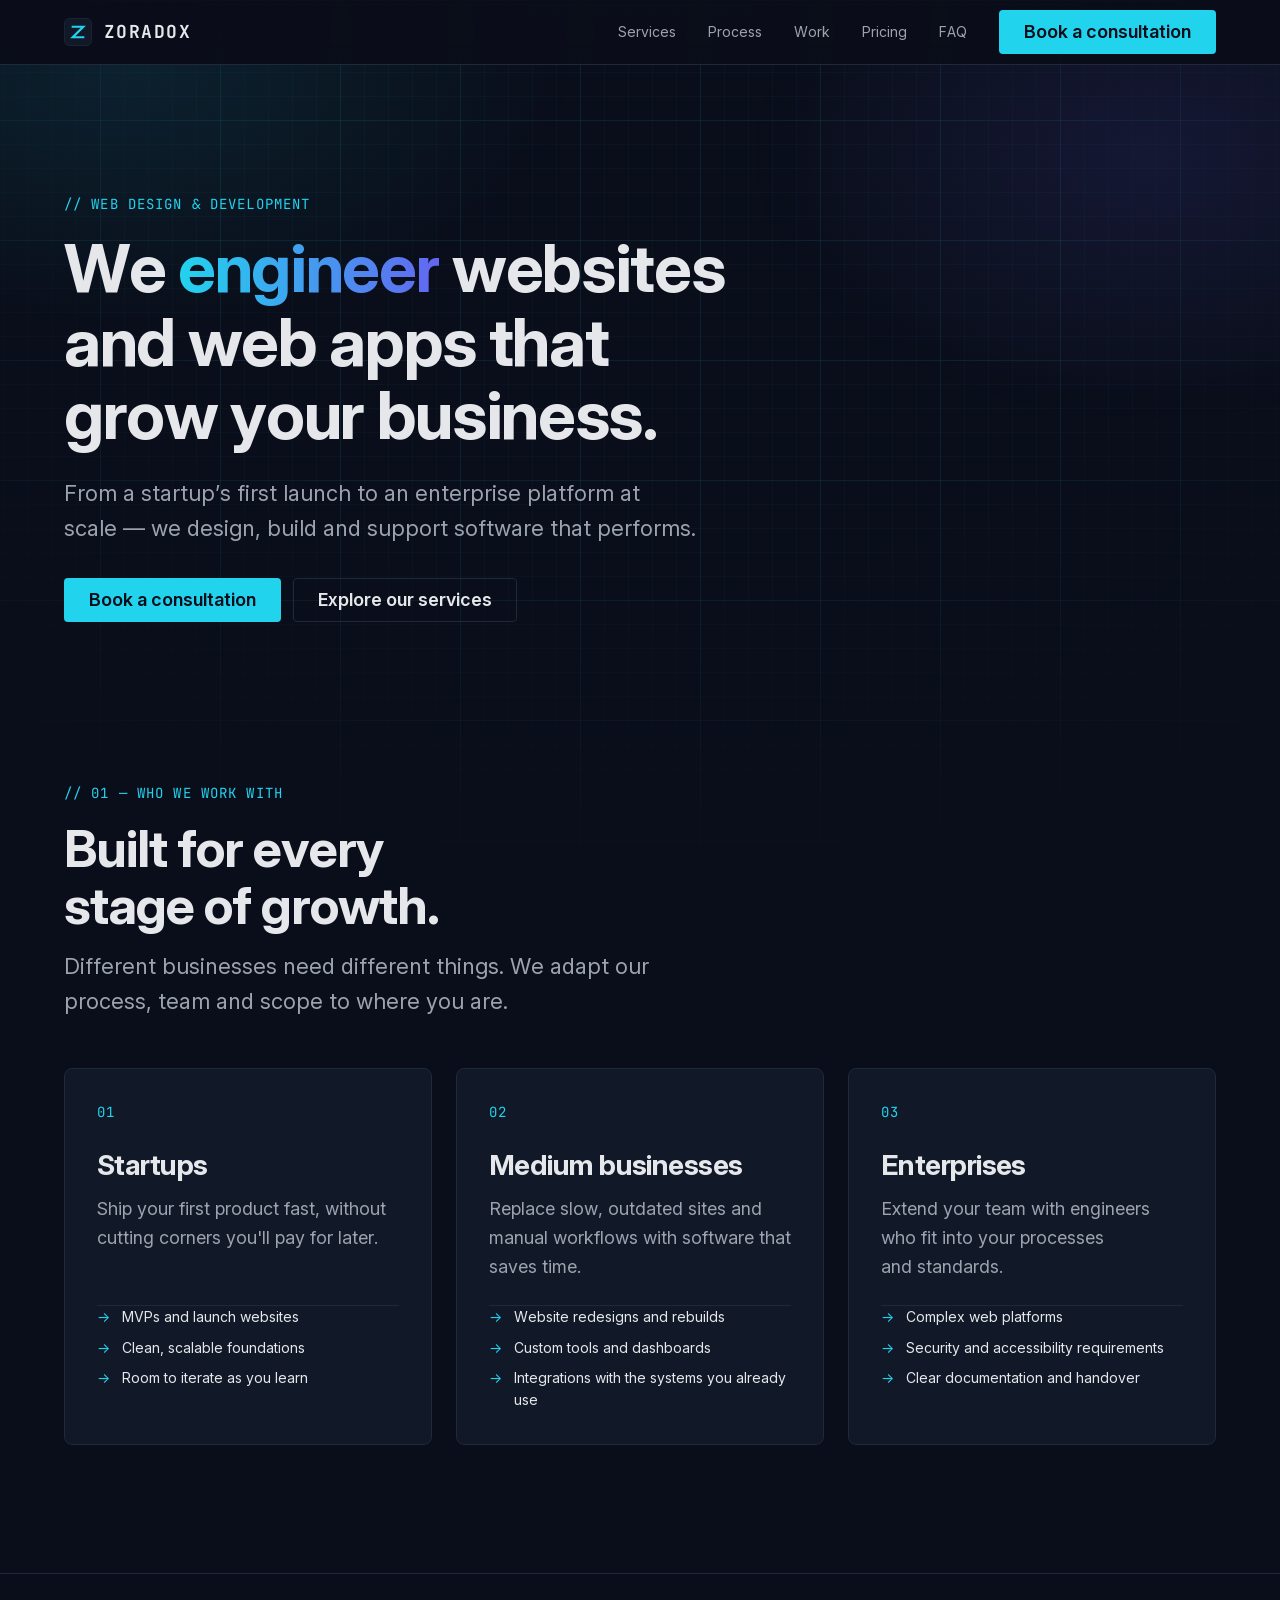
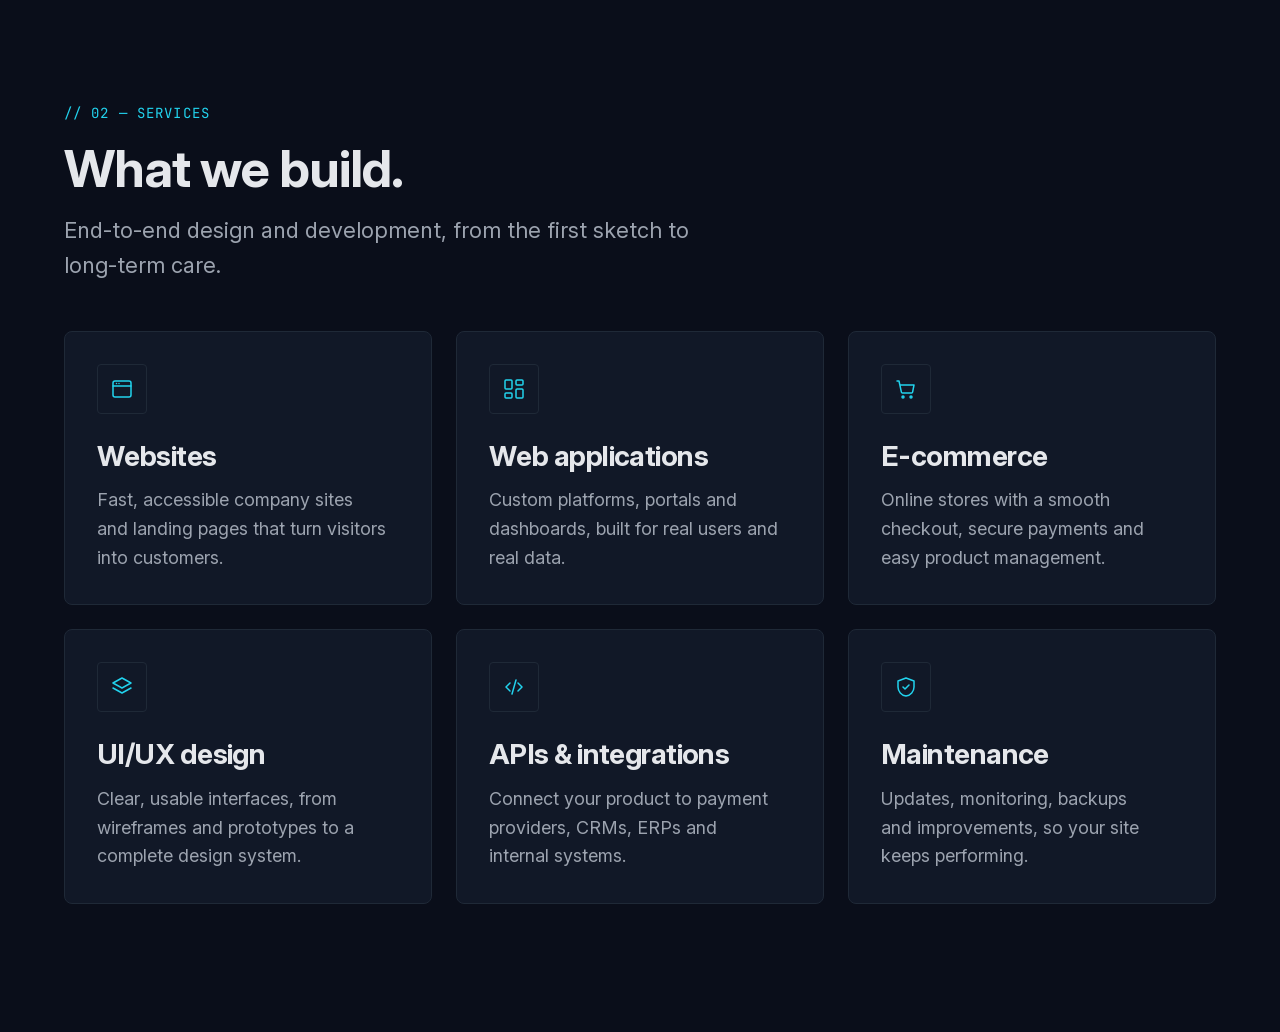
==== site/index.html @ b79f0b43 "Add audiences and services sections with scroll reveal" ====
<!doctype html>
<html lang="en">
<head>
  <meta charset="utf-8">
  <meta name="viewport" content="width=device-width, initial-scale=1">

  <title>ZORADOX — Websites &amp; Web Applications for Startups, SMBs and Enterprises</title>
  <meta name="description" content="ZORADOX designs and builds fast, reliable websites and web applications for startups, medium-sized businesses and enterprises. Book a free consultation.">
  <link rel="canonical" href="https://zoradox.com/">
  <meta name="robots" content="index, follow">
  <meta name="theme-color" content="#0A0E1A">
  <meta name="color-scheme" content="dark">

  <!-- Flag JS support before first paint, so JS-only styles apply without a flash -->
  <script>document.documentElement.classList.add("js");</script>

  <!-- Fonts: preload only the main text face -->
  <link rel="preload" href="assets/fonts/inter-var.woff2" as="font" type="font/woff2" crossorigin>

  <link rel="stylesheet" href="css/styles.css">

  <!-- Favicons -->
  <link rel="icon" href="assets/icons/favicon.ico" sizes="32x32">
  <link rel="icon" href="assets/icons/favicon.svg" type="image/svg+xml">
  <link rel="apple-touch-icon" href="assets/icons/apple-touch-icon.png">

  <!-- Open Graph -->
  <meta property="og:type" content="website">
  <meta property="og:site_name" content="ZORADOX">
  <meta property="og:title" content="ZORADOX — Websites &amp; Web Applications">
  <meta property="og:description" content="We design and build fast, reliable websites and web applications for startups, medium-sized businesses and enterprises.">
  <meta property="og:url" content="https://zoradox.com/">
  <meta property="og:image" content="https://zoradox.com/assets/img/og-image.png">
  <meta property="og:image:width" content="1200">
  <meta property="og:image:height" content="630">
  <meta property="og:image:alt" content="ZORADOX — websites and web applications, engineered.">
  <meta property="og:locale" content="en_US">

  <!-- Twitter / X card -->
  <meta name="twitter:card" content="summary_large_image">
  <meta name="twitter:site" content="@[TWITTER_HANDLE]">
  <meta name="twitter:title" content="ZORADOX — Websites &amp; Web Applications">
  <meta name="twitter:description" content="We design and build fast, reliable websites and web applications for startups, medium-sized businesses and enterprises.">
  <meta name="twitter:image" content="https://zoradox.com/assets/img/og-image.png">
  <meta name="twitter:image:alt" content="ZORADOX — websites and web applications, engineered.">

  <!-- Structured data -->
  <script type="application/ld+json">
  {
    "@context": "https://schema.org",
    "@graph": [
      {
        "@type": "Organization",
        "@id": "https://zoradox.com/#organization",
        "name": "ZORADOX",
        "url": "https://zoradox.com/",
        "logo": "https://zoradox.com/assets/icons/logo-512.png",
        "email": "[CONTACT_EMAIL]",
        "sameAs": [
          "[LINKEDIN_URL]",
          "[GITHUB_URL]",
          "[TWITTER_URL]"
        ]
      },
      {
        "@type": "ProfessionalService",
        "@id": "https://zoradox.com/#service",
        "name": "ZORADOX",
        "url": "https://zoradox.com/",
        "image": "https://zoradox.com/assets/img/og-image.png",
        "description": "Design and development of websites and web applications for startups, medium-sized businesses and enterprises.",
        "email": "[CONTACT_EMAIL]",
        "telephone": "[PHONE_NUMBER]",
        "address": {
          "@type": "PostalAddress",
          "streetAddress": "[STREET_ADDRESS]",
          "addressLocality": "[CITY]",
          "postalCode": "[POSTAL_CODE]",
          "addressCountry": "[COUNTRY_CODE]"
        },
        "areaServed": "[AREA_SERVED]",
        "parentOrganization": { "@id": "https://zoradox.com/#organization" }
      }
    ]
  }
  </script>

  <script type="module" src="js/main.js"></script>
</head>
<body>
  <a class="skip-link" href="#main">Skip to content</a>

  <!-- ===== HEADER ===== -->
  <header class="header" id="header">
    <div class="container header__inner">
      <a class="header__logo" href="/">
        <svg class="header__logo-mark" width="28" height="28" viewBox="0 0 32 32" aria-hidden="true" focusable="false">
          <rect x="0.5" y="0.5" width="31" height="31" rx="6"/>
          <path d="M10 10h12L10 22h12" fill="none" stroke-width="2.5" stroke-linecap="square"/>
        </svg>
        ZORADOX
      </a>

      <button class="header__toggle" type="button" aria-expanded="false" aria-controls="header-nav">
        <span class="header__toggle-icon" aria-hidden="true"></span>
        <span class="visually-hidden">Menu</span>
      </button>

      <nav class="header__nav" id="header-nav" aria-label="Main">
        <ul class="header__list" role="list">
          <li><a class="header__link" href="#services">Services</a></li>
          <li><a class="header__link" href="#process">Process</a></li>
          <li><a class="header__link" href="#work">Work</a></li>
          <li><a class="header__link" href="#pricing">Pricing</a></li>
          <li><a class="header__link" href="#faq">FAQ</a></li>
        </ul>
        <a class="btn btn--primary header__cta" href="#contact">Book a consultation</a>
      </nav>
    </div>
  </header>

  <main id="main" tabindex="-1">
    <!-- ===== HERO ===== -->
    <section class="hero" id="hero" aria-labelledby="hero-title">
      <div class="container">
        <div class="hero__content">
          <p class="section-label"><span aria-hidden="true">// </span>Web design &amp; development</p>
          <h1 class="hero__title" id="hero-title">
            We <span class="hero__highlight">engineer</span> websites and web apps that grow your business.
          </h1>
          <p class="hero__subline">
            From a startup’s first launch to an enterprise platform at scale&nbsp;— we design,
            build and support software that performs.
          </p>
          <div class="hero__actions">
            <a class="btn btn--primary" href="#contact">Book a consultation</a>
            <a class="btn btn--ghost" href="#services">Explore our services</a>
          </div>
        </div>
      </div>
    </section>

    <!-- ===== AUDIENCES ===== -->
    <section class="audiences section" id="audiences" aria-labelledby="audiences-title">
      <div class="container">
        <header class="section-header" data-reveal>
          <p class="section-label"><span aria-hidden="true">// </span>01 — Who we work with</p>
          <h2 class="section-header__title" id="audiences-title">Built for every stage of growth.</h2>
          <p class="section-header__intro">
            Different businesses need different things. We adapt our process, team and scope
            to where you are.
          </p>
        </header>

        <div class="audiences__grid">
          <article class="audiences__card" data-reveal>
            <p class="audiences__index" aria-hidden="true">01</p>
            <h3 class="audiences__title">Startups</h3>
            <p class="audiences__text">
              Ship your first product fast, without cutting corners you'll pay for later.
            </p>
            <ul class="audiences__list" role="list">
              <li>MVPs and launch websites</li>
              <li>Clean, scalable foundations</li>
              <li>Room to iterate as you learn</li>
            </ul>
          </article>

          <article class="audiences__card" data-reveal>
            <p class="audiences__index" aria-hidden="true">02</p>
            <h3 class="audiences__title">Medium businesses</h3>
            <p class="audiences__text">
              Replace slow, outdated sites and manual workflows with software that saves time.
            </p>
            <ul class="audiences__list" role="list">
              <li>Website redesigns and rebuilds</li>
              <li>Custom tools and dashboards</li>
              <li>Integrations with the systems you already use</li>
            </ul>
          </article>

          <article class="audiences__card" data-reveal>
            <p class="audiences__index" aria-hidden="true">03</p>
            <h3 class="audiences__title">Enterprises</h3>
            <p class="audiences__text">
              Extend your team with engineers who fit into your processes and standards.
            </p>
            <ul class="audiences__list" role="list">
              <li>Complex web platforms</li>
              <li>Security and accessibility requirements</li>
              <li>Clear documentation and handover</li>
            </ul>
          </article>
        </div>
      </div>
    </section>

    <!-- ===== SERVICES ===== -->
    <section class="services section" id="services" aria-labelledby="services-title">
      <div class="container">
        <header class="section-header" data-reveal>
          <p class="section-label"><span aria-hidden="true">// </span>02 — Services</p>
          <h2 class="section-header__title" id="services-title">What we build.</h2>
          <p class="section-header__intro">
            End-to-end design and development, from the first sketch to long‑term care.
          </p>
        </header>

        <ul class="services__grid" role="list">
          <li class="services__card" data-reveal>
            <svg class="services__icon" width="24" height="24" viewBox="0 0 24 24" fill="none" stroke="currentColor" stroke-width="1.5" stroke-linecap="round" stroke-linejoin="round" aria-hidden="true" focusable="false">
              <rect x="3" y="4" width="18" height="16" rx="2"/><path d="M3 9h18M6.5 6.5h.01M9 6.5h.01"/>
            </svg>
            <h3 class="services__title">Websites</h3>
            <p class="services__text">
              Fast, accessible company sites and landing pages that turn visitors into customers.
            </p>
          </li>

          <li class="services__card" data-reveal>
            <svg class="services__icon" width="24" height="24" viewBox="0 0 24 24" fill="none" stroke="currentColor" stroke-width="1.5" stroke-linecap="round" stroke-linejoin="round" aria-hidden="true" focusable="false">
              <rect x="3" y="3" width="7" height="9" rx="1"/><rect x="14" y="3" width="7" height="5" rx="1"/><rect x="14" y="12" width="7" height="9" rx="1"/><rect x="3" y="16" width="7" height="5" rx="1"/>
            </svg>
            <h3 class="services__title">Web applications</h3>
            <p class="services__text">
              Custom platforms, portals and dashboards, built for real users and real data.
            </p>
          </li>

          <li class="services__card" data-reveal>
            <svg class="services__icon" width="24" height="24" viewBox="0 0 24 24" fill="none" stroke="currentColor" stroke-width="1.5" stroke-linecap="round" stroke-linejoin="round" aria-hidden="true" focusable="false">
              <path d="M3 4h2l2.4 11.2a1 1 0 0 0 1 .8h9.2a1 1 0 0 0 1-.8L20 8H6"/><circle cx="9" cy="20" r="1"/><circle cx="17" cy="20" r="1"/>
            </svg>
            <h3 class="services__title">E-commerce</h3>
            <p class="services__text">
              Online stores with a smooth checkout, secure payments and easy product management.
            </p>
          </li>

          <li class="services__card" data-reveal>
            <svg class="services__icon" width="24" height="24" viewBox="0 0 24 24" fill="none" stroke="currentColor" stroke-width="1.5" stroke-linecap="round" stroke-linejoin="round" aria-hidden="true" focusable="false">
              <path d="M12 3 3 8l9 5 9-5-9-5Z"/><path d="m3 13 9 5 9-5"/>
            </svg>
            <h3 class="services__title">UI/UX design</h3>
            <p class="services__text">
              Clear, usable interfaces, from wireframes and prototypes to a complete design system.
            </p>
          </li>

          <li class="services__card" data-reveal>
            <svg class="services__icon" width="24" height="24" viewBox="0 0 24 24" fill="none" stroke="currentColor" stroke-width="1.5" stroke-linecap="round" stroke-linejoin="round" aria-hidden="true" focusable="false">
              <path d="m8 8-4 4 4 4M16 8l4 4-4 4M14 5l-4 14"/>
            </svg>
            <h3 class="services__title">APIs &amp; integrations</h3>
            <p class="services__text">
              Connect your product to payment providers, CRMs, ERPs and internal systems.
            </p>
          </li>

          <li class="services__card" data-reveal>
            <svg class="services__icon" width="24" height="24" viewBox="0 0 24 24" fill="none" stroke="currentColor" stroke-width="1.5" stroke-linecap="round" stroke-linejoin="round" aria-hidden="true" focusable="false">
              <path d="M12 3 4 6v6c0 4.5 3.4 8.2 8 9 4.6-.8 8-4.5 8-9V6l-8-3Z"/><path d="m9 12 2 2 4-4"/>
            </svg>
            <h3 class="services__title">Maintenance</h3>
            <p class="services__text">
              Updates, monitoring, backups and improvements, so your site keeps performing.
            </p>
          </li>
        </ul>
      </div>
    </section>

    <!-- ===== PROCESS ===== -->
    <!-- ===== STACK ===== -->
    <!-- ===== WORK ===== -->
    <!-- ===== PRICING ===== -->
    <!-- ===== FAQ ===== -->
    <!-- ===== CONTACT ===== -->
  </main>

  <!-- ===== FOOTER ===== -->
</body>
</html>
---- site/css/styles.css ----
/* =========================================================
   ZORADOX — styles.css
   Order: fonts → tokens → reset/base → layout utilities
          → shared components → one block per section
   ========================================================= */

/* ===== FONTS ===== */

@font-face {
  font-family: "Inter";
  src: url("../assets/fonts/inter-var.woff2") format("woff2");
  font-weight: 100 900;
  font-style: normal;
  font-display: swap;
}

@font-face {
  font-family: "JetBrains Mono";
  src: url("../assets/fonts/jetbrains-mono-var.woff2") format("woff2");
  font-weight: 100 800;
  font-style: normal;
  font-display: swap;
}

/* Metric-matched fallback: Arial resized to Inter's proportions,
   so the swap to Inter causes no visible layout shift. */
@font-face {
  font-family: "Inter Fallback";
  src: local("Arial");
  size-adjust: 107.12%;
  ascent-override: 90.44%;
  descent-override: 22.52%;
  line-gap-override: 0%;
}

/* ===== TOKENS ===== */

:root {
  /* Color */
  --color-bg:        #0A0E1A;
  --color-surface:   #111827;
  --color-border:    #1F2937;
  --color-text:      #E5E7EB;
  --color-muted:     #9CA3AF;
  --color-accent:    #22D3EE;   /* electric cyan */
  --color-accent-2:  #6366F1;   /* indigo, for gradients only */
  --color-on-accent: #0A0E1A;   /* text on accent backgrounds */
  --color-bg-glass:  rgb(10 14 26 / 0.8);   /* --color-bg, translucent */

  --color-grid-minor: rgb(34 211 238 / 0.035);
  --color-grid-major: rgb(34 211 238 / 0.07);

  /* Typography */
  --font-sans: "Inter", "Inter Fallback", system-ui, -apple-system, "Segoe UI", sans-serif;
  --font-mono: "JetBrains Mono", ui-monospace, "SFMono-Regular", monospace;

  /* Fluid type scale: min @ 360px viewport → max @ 1280px viewport */
  --step--1: clamp(0.8125rem, 0.78rem + 0.15vw, 0.875rem);
  --step-0:  clamp(1rem, 0.96rem + 0.2vw, 1.125rem);
  --step-1:  clamp(1.125rem, 1.05rem + 0.4vw, 1.375rem);
  --step-2:  clamp(1.375rem, 1.23rem + 0.65vw, 1.75rem);
  --step-3:  clamp(1.75rem, 1.5rem + 1.1vw, 2.5rem);
  --step-4:  clamp(2.125rem, 1.7rem + 1.9vw, 3.5rem);
  --step-5:  clamp(2.5rem, 1.85rem + 2.9vw, 4.5rem);

  --leading-tight: 1.1;
  --leading-snug:  1.3;
  --leading-body:  1.6;
  --tracking-mono: 0.08em;

  /* Spacing (4px base) */
  --space-1:  0.25rem;
  --space-2:  0.5rem;
  --space-3:  0.75rem;
  --space-4:  1rem;
  --space-5:  1.5rem;
  --space-6:  2rem;
  --space-7:  3rem;
  --space-8:  4rem;
  --space-9:  6rem;
  --space-10: 8rem;

  --section-space: clamp(var(--space-8), 10vw, var(--space-10));

  /* Layout */
  --container-max: 72rem;   /* 1152px */
  --container-pad: clamp(var(--space-4), 4vw, var(--space-6));
  --header-height: 4rem;
  --z-header: 50;

  /* Shape */
  --radius-sm: 4px;
  --radius-md: 8px;
  --radius-lg: 12px;
  --border: 1px solid var(--color-border);

  /* Blueprint grid */
  --grid-minor: 24px;
  --grid-major: 120px;      /* every 5th line */

  /* Focus */
  --focus-ring: 2px solid var(--color-accent);
  --focus-offset: 3px;

  /* Motion */
  --duration-fast: 150ms;
  --duration-base: 250ms;
  --duration-slow: 600ms;
  --ease-out: cubic-bezier(0.22, 1, 0.36, 1);
}

@media (prefers-reduced-motion: reduce) {
  :root {
    --duration-fast: 0ms;
    --duration-base: 0ms;
    --duration-slow: 0ms;
  }
}

/* ===== RESET ===== */

*,
*::before,
*::after {
  box-sizing: border-box;
}

* {
  margin: 0;
}

html {
  -webkit-text-size-adjust: 100%;
  text-size-adjust: 100%;
  scroll-behavior: smooth;
  scroll-padding-top: calc(var(--header-height) + var(--space-4));
}

img,
picture,
svg,
video {
  display: block;
  max-width: 100%;
  height: auto;
}

input,
button,
textarea,
select {
  font: inherit;
  color: inherit;
}

button {
  cursor: pointer;
}

textarea {
  resize: vertical;
}

p,
h1, h2, h3, h4 {
  overflow-wrap: break-word;
}

ul[role="list"],
ol[role="list"] {
  list-style: none;
  padding: 0;
}

/* ===== BASE ===== */

body {
  min-height: 100vh;
  min-height: 100dvh;
  background-color: var(--color-bg);
  color: var(--color-text);
  font-family: var(--font-sans);
  font-size: var(--step-0);
  line-height: var(--leading-body);
  -webkit-font-smoothing: antialiased;
  -moz-osx-font-smoothing: grayscale;
}

/* Blueprint grid: two layers of 1px lines (minor + major),
   faded toward the edges with a radial mask. Fixed pseudo-element
   so it stays put while content scrolls, with no repaint cost. */
body::before {
  content: "";
  position: fixed;
  inset: 0;
  z-index: -1;
  pointer-events: none;
  background-image:
    linear-gradient(var(--color-grid-major) 1px, transparent 1px),
    linear-gradient(90deg, var(--color-grid-major) 1px, transparent 1px),
    linear-gradient(var(--color-grid-minor) 1px, transparent 1px),
    linear-gradient(90deg, var(--color-grid-minor) 1px, transparent 1px);
  background-size:
    var(--grid-major) var(--grid-major),
    var(--grid-major) var(--grid-major),
    var(--grid-minor) var(--grid-minor),
    var(--grid-minor) var(--grid-minor);
  background-position: center top;
  mask-image: radial-gradient(ellipse 80% 70% at 50% 30%, #000 40%, transparent 100%);
}

h1, h2, h3, h4 {
  font-weight: 700;
  line-height: var(--leading-tight);
  letter-spacing: -0.02em;
  text-wrap: balance;
}

h1 { font-size: var(--step-5); }
h2 { font-size: var(--step-4); }
h3 { font-size: var(--step-2); line-height: var(--leading-snug); }
h4 { font-size: var(--step-1); line-height: var(--leading-snug); }

p {
  text-wrap: pretty;
}

a {
  color: var(--color-accent);
  text-decoration-thickness: 1px;
  text-underline-offset: 0.2em;
  transition: color var(--duration-fast) var(--ease-out);
}

a:hover {
  color: var(--color-text);
}

code,
kbd,
pre {
  font-family: var(--font-mono);
  font-size: 0.9em;
}

::selection {
  background-color: var(--color-accent);
  color: var(--color-on-accent);
}

/* ===== FOCUS ===== */

:focus-visible {
  outline: var(--focus-ring);
  outline-offset: var(--focus-offset);
  border-radius: var(--radius-sm);
}

/* Programmatic focus targets (e.g. <main> after skip link) need no ring */
[tabindex="-1"]:focus {
  outline: none;
}

/* ===== LAYOUT UTILITIES ===== */

.container {
  width: 100%;
  max-width: calc(var(--container-max) + 2 * var(--container-pad));
  margin-inline: auto;
  padding-inline: var(--container-pad);
}

.section {
  padding-block: var(--section-space);
}

.section + .section {
  border-top: var(--border);
}

.stack > * + * {
  margin-top: var(--space-4);
}

.visually-hidden {
  position: absolute !important;
  width: 1px;
  height: 1px;
  padding: 0;
  margin: -1px;
  overflow: hidden;
  clip: rect(0 0 0 0);
  white-space: nowrap;
  border: 0;
}

/* ===== SHARED COMPONENTS ===== */

/* Skip link: hidden until focused by keyboard */
.skip-link {
  position: absolute;
  top: var(--space-3);
  left: var(--space-3);
  z-index: 100;
  padding: var(--space-2) var(--space-4);
  background-color: var(--color-accent);
  color: var(--color-on-accent);
  font-weight: 600;
  text-decoration: none;
  border-radius: var(--radius-sm);
  transform: translateY(-200%);
  transition: transform var(--duration-fast) var(--ease-out);
}

.skip-link:focus-visible {
  transform: translateY(0);
}

/* Section label, e.g. "// 01 — SERVICES" */
.section-label {
  display: block;
  margin-bottom: var(--space-4);
  font-family: var(--font-mono);
  font-size: var(--step--1);
  letter-spacing: var(--tracking-mono);
  text-transform: uppercase;
  color: var(--color-accent);
}

/* Buttons */
.btn {
  display: inline-flex;
  align-items: center;
  justify-content: center;
  gap: var(--space-2);
  min-height: 2.75rem;          /* 44px touch target */
  padding: var(--space-3) var(--space-5);
  border: 1px solid transparent;
  border-radius: var(--radius-sm);
  font-weight: 600;
  font-size: var(--step-0);
  line-height: 1;
  text-decoration: none;
  transition:
    background-color var(--duration-fast) var(--ease-out),
    border-color var(--duration-fast) var(--ease-out),
    color var(--duration-fast) var(--ease-out);
}

.btn--primary {
  background-color: var(--color-accent);
  color: var(--color-on-accent);
}

.btn--primary:hover {
  background-color: var(--color-text);
  color: var(--color-on-accent);
}

.btn--ghost {
  border-color: var(--color-border);
  color: var(--color-text);
}

.btn--ghost:hover {
  border-color: var(--color-accent);
  color: var(--color-accent);
}

/* Section header: label + h2 + intro, used at the top of each section */
.section-header {
  max-width: 42rem;
  margin-bottom: var(--space-7);
}

.section-header__title {
  margin-bottom: var(--space-4);
}

.section-header__intro {
  font-size: var(--step-1);
  color: var(--color-muted);
}

/* ===== SCROLL REVEAL =====
   Hidden state applies only once reveal.js has run (.reveal-ready)
   and only when the user hasn't asked for reduced motion. */

@media (prefers-reduced-motion: no-preference) {
  .reveal-ready [data-reveal] {
    opacity: 0;
    transform: translateY(1.5rem);
    transition:
      opacity var(--duration-slow) var(--ease-out),
      transform var(--duration-slow) var(--ease-out);
    transition-delay: calc(var(--reveal-index, 0) * 80ms);
  }

  .reveal-ready [data-reveal].is-visible {
    opacity: 1;
    transform: none;
  }
}

/* ===== REDUCED MOTION ===== */

@media (prefers-reduced-motion: reduce) {
  html {
    scroll-behavior: auto;
  }

  *,
  *::before,
  *::after {
    animation-duration: 0.01ms !important;
    animation-iteration-count: 1 !important;
    transition-duration: 0.01ms !important;
  }
}

/* ===== 404 PAGE ===== */

.not-found {
  display: grid;
  place-items: center;
  min-height: 100vh;
  min-height: 100dvh;
  padding-block: var(--space-8);
}

.not-found__inner {
  max-width: 36rem;
}

.not-found__title {
  margin-bottom: var(--space-4);
}

.not-found__text {
  margin-bottom: var(--space-6);
  color: var(--color-muted);
  font-size: var(--step-1);
}

/* ===== SECTIONS =====
   One block per section, in page order:
   HEADER → HERO → AUDIENCES → SERVICES → PROCESS → STACK
   → WORK → PRICING → FAQ → CONTACT → FOOTER */

/* ===== HEADER ===== */

.header {
  position: sticky;
  top: 0;
  z-index: var(--z-header);
  border-bottom: var(--border);
  background-color: var(--color-bg-glass);
  -webkit-backdrop-filter: blur(12px);
  backdrop-filter: blur(12px);
}

.header__inner {
  display: flex;
  flex-wrap: wrap;
  align-items: center;
  justify-content: space-between;
  column-gap: var(--space-6);
  min-height: var(--header-height);
}

.header__logo {
  display: inline-flex;
  align-items: center;
  gap: var(--space-3);
  font-family: var(--font-mono);
  font-weight: 700;
  letter-spacing: var(--tracking-mono);
  color: var(--color-text);
  text-decoration: none;
}

.header__logo:hover {
  color: var(--color-text);
}

.header__logo-mark rect {
  fill: var(--color-surface);
  stroke: var(--color-border);
}

.header__logo-mark path {
  stroke: var(--color-accent);
}

/* No-JS default: links shown in a wrapping row under the logo */
.header__nav {
  display: flex;
  flex-wrap: wrap;
  align-items: center;
  gap: var(--space-3) var(--space-5);
  width: 100%;
  padding-block: var(--space-3);
}

.header__list {
  display: flex;
  flex-wrap: wrap;
  column-gap: var(--space-5);
}

.header__link {
  display: inline-flex;
  align-items: center;
  min-height: 2.75rem;          /* 44px touch target */
  color: var(--color-muted);
  text-decoration: none;
}

.header__link:hover {
  color: var(--color-text);
}

.header__toggle {
  display: none;
}

/* Hamburger icon: one bar + two pseudo-element bars, morphs into an X */
.header__toggle-icon,
.header__toggle-icon::before,
.header__toggle-icon::after {
  display: block;
  width: 1.25rem;
  height: 2px;
  background-color: currentColor;
  transition: transform var(--duration-base) var(--ease-out),
              background-color var(--duration-fast) var(--ease-out);
}

.header__toggle-icon {
  position: relative;
}

.header__toggle-icon::before,
.header__toggle-icon::after {
  content: "";
  position: absolute;
  left: 0;
}

.header__toggle-icon::before { top: -0.375rem; }
.header__toggle-icon::after  { top: 0.375rem; }

.header__toggle[aria-expanded="true"] .header__toggle-icon {
  background-color: transparent;
}

.header__toggle[aria-expanded="true"] .header__toggle-icon::before {
  transform: translateY(0.375rem) rotate(45deg);
}

.header__toggle[aria-expanded="true"] .header__toggle-icon::after {
  transform: translateY(-0.375rem) rotate(-45deg);
}

@media (width < 60em) {
  /* Without JS the header grows to fit the links, so don't let it stick */
  :root:not(.js) .header {
    position: static;
  }

  :root:not(.js) .header__inner {
    padding-top: var(--space-3);
  }

  .js .header__toggle {
    display: inline-flex;
    align-items: center;
    justify-content: center;
    width: 2.75rem;
    height: 2.75rem;
    margin-right: calc(var(--space-3) * -1);
    padding: 0;
    border: 0;
    border-radius: var(--radius-sm);
    background: none;
    color: var(--color-text);
  }

  /* Dropdown panel. visibility (not display) lets it fade, and keeps
     closed links out of the tab order. */
  .js .header__nav {
    position: absolute;
    top: 100%;
    left: 0;
    right: 0;
    flex-direction: column;
    align-items: stretch;
    gap: var(--space-5);
    padding: var(--space-3) var(--container-pad) var(--space-6);
    border-bottom: var(--border);
    background-color: var(--color-bg);
    visibility: hidden;
    opacity: 0;
    transform: translateY(-0.5rem);
    transition:
      opacity var(--duration-base) var(--ease-out),
      transform var(--duration-base) var(--ease-out),
      visibility 0s linear var(--duration-base);
  }

  .js .header--open .header__nav {
    visibility: visible;
    opacity: 1;
    transform: none;
    transition-delay: 0s;
  }

  .js .header__list {
    flex-direction: column;
  }

  .js .header__link {
    width: 100%;
    min-height: 3.25rem;
    border-bottom: var(--border);
    font-size: var(--step-1);
  }
}

@media (width >= 60em) {
  .header__nav {
    flex-wrap: nowrap;
    gap: var(--space-6);
    width: auto;
    padding-block: 0;
  }

  .header__list {
    flex-wrap: nowrap;
    column-gap: var(--space-6);
  }

  .header__link {
    font-size: var(--step--1);
  }
}

/* ===== HERO ===== */

.hero {
  position: relative;
  isolation: isolate;
  padding-block: clamp(var(--space-8), 14vw, var(--space-10)) var(--space-6);
}

/* Soft cyan/indigo glow behind the headline */
.hero::before {
  content: "";
  position: absolute;
  inset: 0;
  z-index: -1;
  pointer-events: none;
  background:
    radial-gradient(40rem 24rem at 10% 0%,
      color-mix(in srgb, var(--color-accent) 10%, transparent), transparent 70%),
    radial-gradient(36rem 24rem at 90% 15%,
      color-mix(in srgb, var(--color-accent-2) 12%, transparent), transparent 70%);
}

.hero__content {
  max-width: 50rem;
}

.hero__title {
  max-width: 20ch;
  margin-bottom: var(--space-5);
}

.hero__highlight {
  background-image: linear-gradient(90deg, var(--color-accent), var(--color-accent-2));
  -webkit-background-clip: text;
  background-clip: text;
  color: transparent;
}

.hero__subline {
  max-width: 40rem;
  margin-bottom: var(--space-6);
  font-size: var(--step-1);
  color: var(--color-muted);
}

.hero__actions {
  display: flex;
  flex-wrap: wrap;
  gap: var(--space-3);
}

/* ===== AUDIENCES ===== */

.audiences__grid {
  display: grid;
  grid-template-columns: repeat(auto-fit, minmax(min(100%, 18rem), 1fr));
  gap: var(--space-5);
}

/* Subgrid: each card spans 4 rows (index, title, text, list) and shares
   them with its neighbours, so the same parts line up across cards. */
.audiences__card {
  display: grid;
  grid-row: span 4;
  grid-template-rows: subgrid;
  row-gap: 0;
  padding: var(--space-6);
  border: var(--border);
  border-radius: var(--radius-md);
  background-color: var(--color-surface);
}

.audiences__index {
  margin-bottom: var(--space-5);
  font-family: var(--font-mono);
  font-size: var(--step--1);
  letter-spacing: var(--tracking-mono);
  color: var(--color-accent);
}

.audiences__title {
  margin-bottom: var(--space-3);
}

.audiences__text {
  margin-bottom: var(--space-5);
  color: var(--color-muted);
}

.audiences__list {
  padding-top: var(--space-5);
  border-top: var(--border);
  font-size: var(--step--1);
}

.audiences__list li {
  display: flex;
  gap: var(--space-3);
}

.audiences__list li + li {
  margin-top: var(--space-2);
}

.audiences__list li::before {
  content: "→";
  color: var(--color-accent);
}

/* ===== SERVICES ===== */

.services__grid {
  display: grid;
  grid-template-columns: repeat(auto-fit, minmax(min(100%, 18rem), 1fr));
  gap: var(--space-5);
}

.services__card {
  padding: var(--space-6);
  border: var(--border);
  border-radius: var(--radius-md);
  background-color: var(--color-surface);
}

.services__icon {
  box-sizing: content-box;
  margin-bottom: var(--space-5);
  padding: var(--space-3);
  border: var(--border);
  border-radius: var(--radius-sm);
  color: var(--color-accent);
}

.services__title {
  margin-bottom: var(--space-3);
}

.services__text {
  color: var(--color-muted);
}
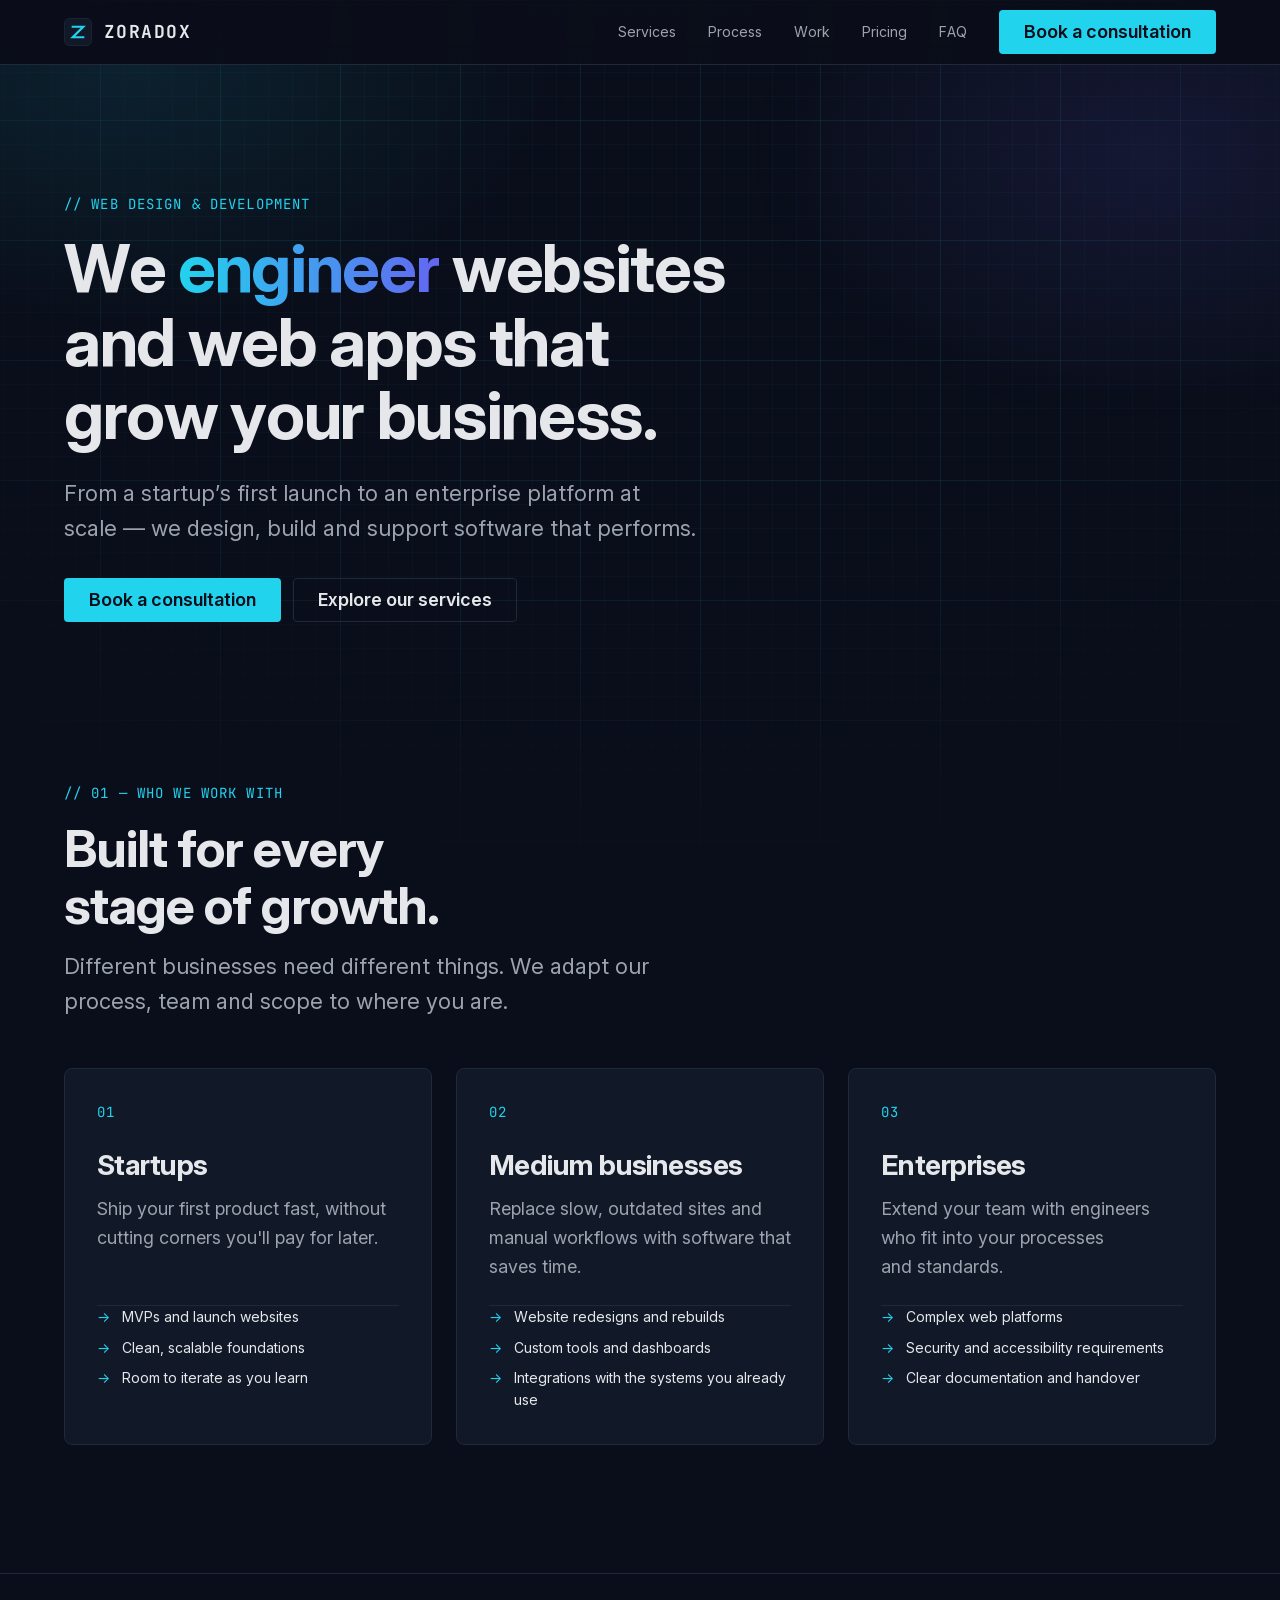
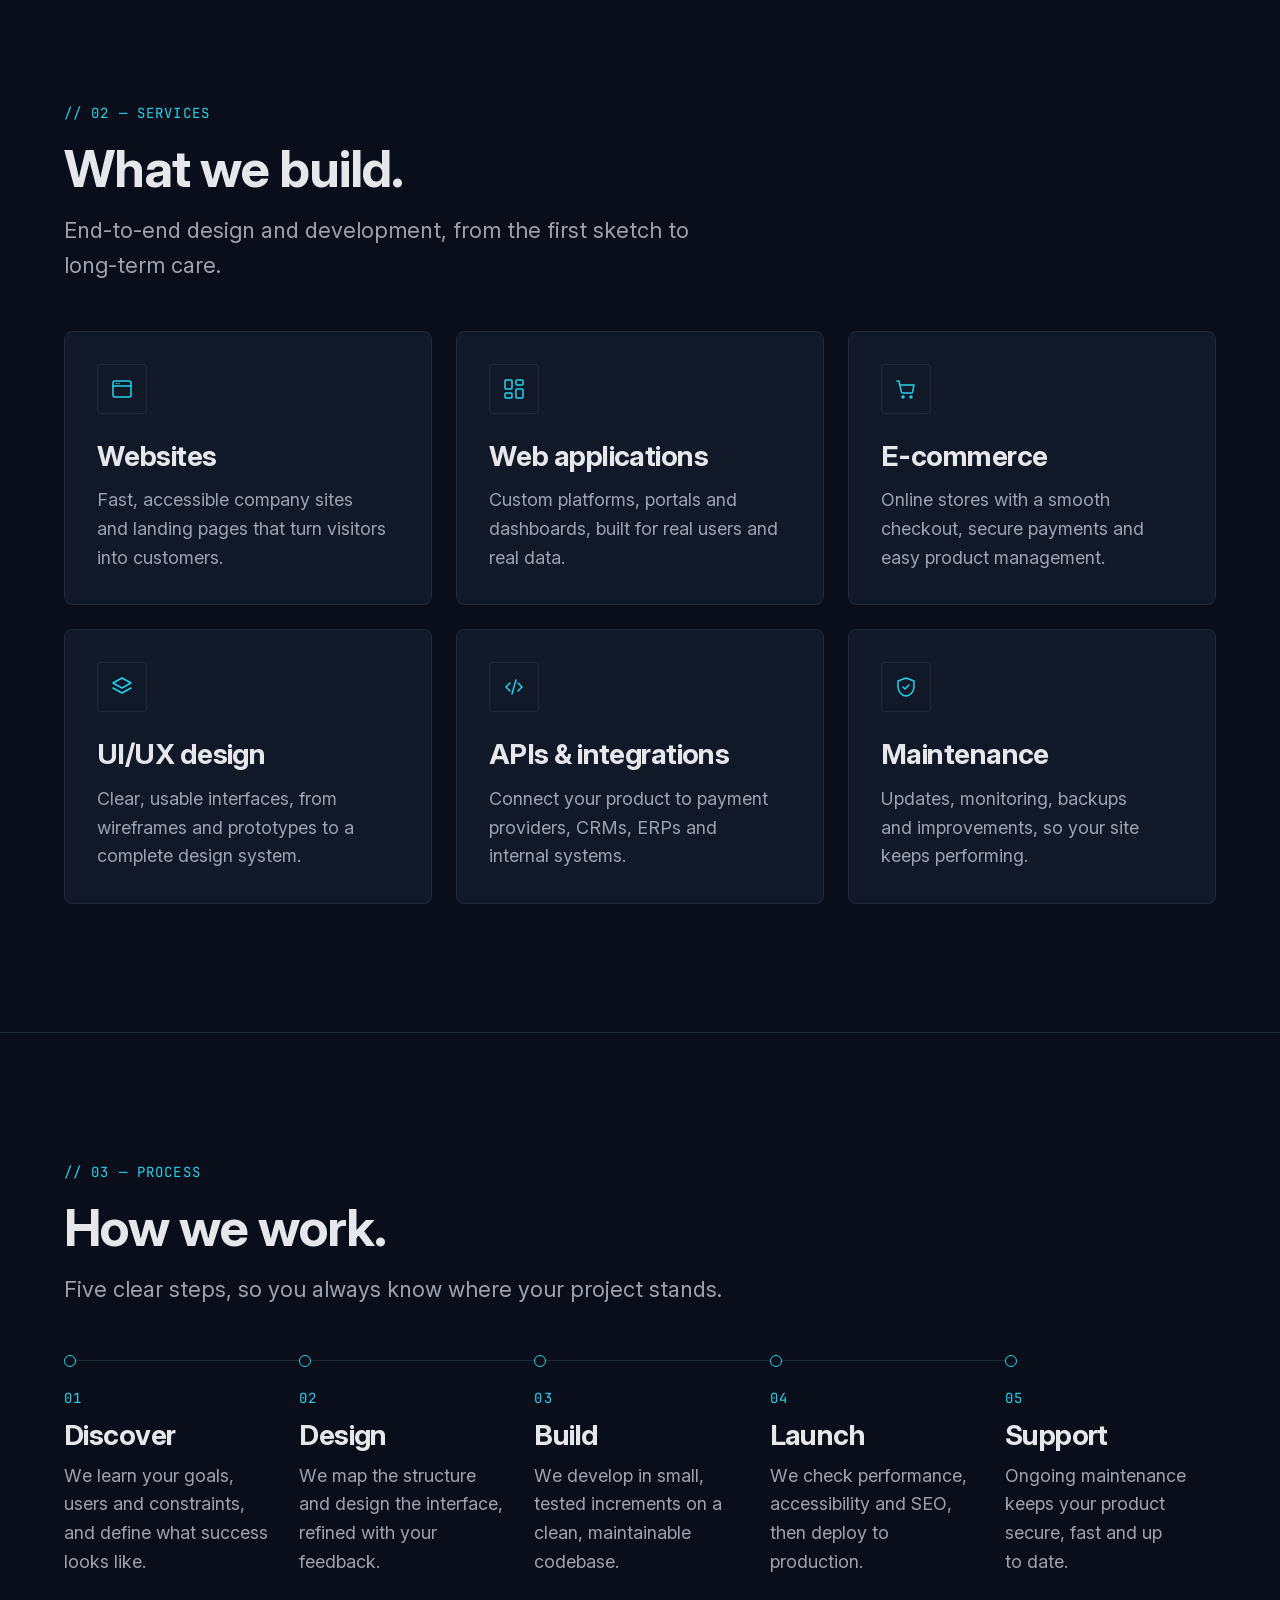
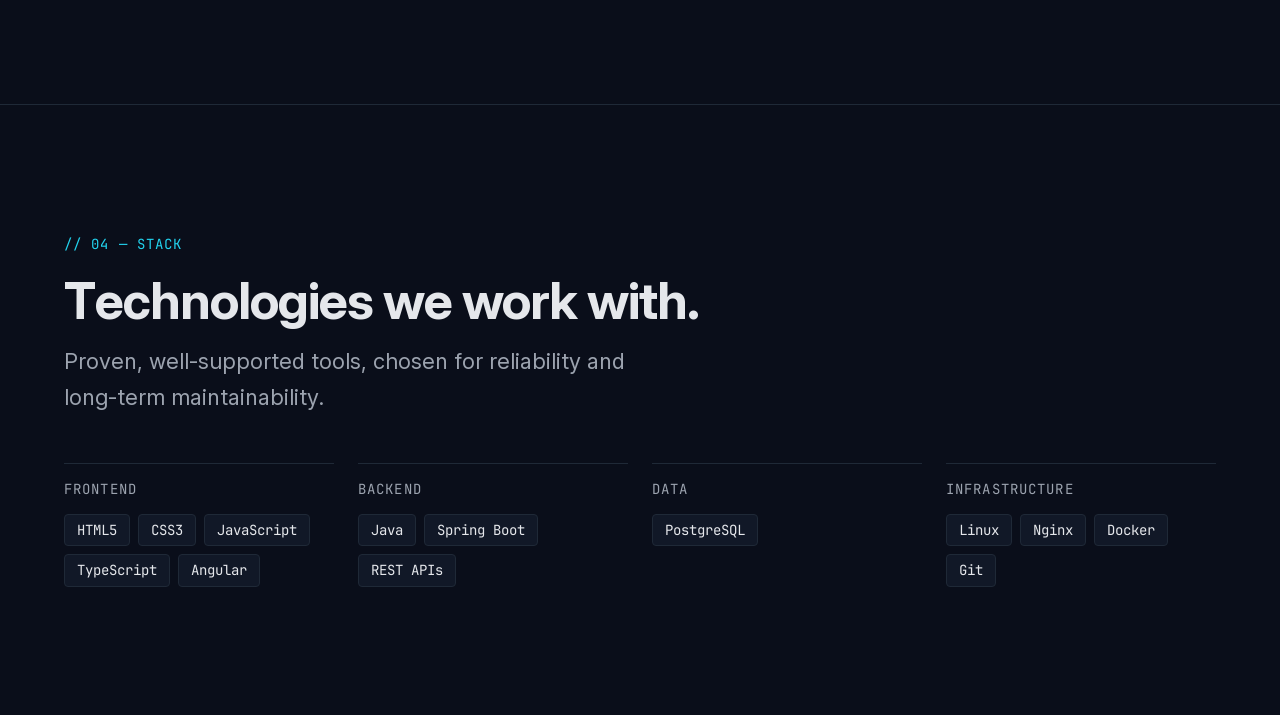
==== commit 3ed44b22: "Add process timeline and stack sections; add Firefox note to CLAUDE.md" ====
--- a/site/index.html
+++ b/site/index.html
@@ -271,7 +271,95 @@
     </section>
 
     <!-- ===== PROCESS ===== -->
+    <section class="process section" id="process" aria-labelledby="process-title">
+      <div class="container">
+        <header class="section-header" data-reveal>
+          <p class="section-label"><span aria-hidden="true">// </span>03 — Process</p>
+          <h2 class="section-header__title" id="process-title">How we work.</h2>
+          <p class="section-header__intro">
+            Five clear steps, so you always know where your project stands.
+          </p>
+        </header>
+
+        <ol class="process__steps" role="list">
+          <li class="process__step" data-reveal>
+            <p class="process__index" aria-hidden="true">01</p>
+            <h3 class="process__title">Discover</h3>
+            <p class="process__text">We learn your goals, users and constraints, and define what success looks like.</p>
+          </li>
+          <li class="process__step" data-reveal>
+            <p class="process__index" aria-hidden="true">02</p>
+            <h3 class="process__title">Design</h3>
+            <p class="process__text">We map the structure and design the interface, refined with your feedback.</p>
+          </li>
+          <li class="process__step" data-reveal>
+            <p class="process__index" aria-hidden="true">03</p>
+            <h3 class="process__title">Build</h3>
+            <p class="process__text">We develop in small, tested increments on a clean, maintainable codebase.</p>
+          </li>
+          <li class="process__step" data-reveal>
+            <p class="process__index" aria-hidden="true">04</p>
+            <h3 class="process__title">Launch</h3>
+            <p class="process__text">We check performance, accessibility and SEO, then deploy to production.</p>
+          </li>
+          <li class="process__step" data-reveal>
+            <p class="process__index" aria-hidden="true">05</p>
+            <h3 class="process__title">Support</h3>
+            <p class="process__text">Ongoing maintenance keeps your product secure, fast and up to date.</p>
+          </li>
+        </ol>
+      </div>
+    </section>
+
     <!-- ===== STACK ===== -->
+    <section class="stack section" id="stack" aria-labelledby="stack-title">
+      <div class="container">
+        <header class="section-header" data-reveal>
+          <p class="section-label"><span aria-hidden="true">// </span>04 — Stack</p>
+          <h2 class="section-header__title" id="stack-title">Technologies we work with.</h2>
+          <p class="section-header__intro">
+            Proven, well-supported tools, chosen for reliability and long&#8209;term maintainability.
+          </p>
+        </header>
+
+        <div class="stack__groups">
+          <div class="stack__group" data-reveal>
+            <h3 class="stack__category">Frontend</h3>
+            <ul class="stack__list" role="list">
+              <li class="stack__item">HTML5</li>
+              <li class="stack__item">CSS3</li>
+              <li class="stack__item">JavaScript</li>
+              <li class="stack__item">TypeScript</li>
+              <li class="stack__item">Angular</li>
+            </ul>
+          </div>
+          <div class="stack__group" data-reveal>
+            <h3 class="stack__category">Backend</h3>
+            <ul class="stack__list" role="list">
+              <li class="stack__item">Java</li>
+              <li class="stack__item">Spring Boot</li>
+              <li class="stack__item">REST APIs</li>
+            </ul>
+          </div>
+          <div class="stack__group" data-reveal>
+            <h3 class="stack__category">Data</h3>
+            <ul class="stack__list" role="list">
+              <li class="stack__item">PostgreSQL</li>
+            </ul>
+          </div>
+          <div class="stack__group" data-reveal>
+            <h3 class="stack__category">Infrastructure</h3>
+            <ul class="stack__list" role="list">
+              <li class="stack__item">Linux</li>
+              <li class="stack__item">Nginx</li>
+              <li class="stack__item">Docker</li>
+              <li class="stack__item">Git</li>
+            </ul>
+          </div>
+        </div>
+      </div>
+    </section>
+
     <!-- ===== WORK ===== -->
     <!-- ===== PRICING ===== -->
     <!-- ===== FAQ ===== -->
--- a/site/css/styles.css
+++ b/site/css/styles.css
@@ -785,3 +785,123 @@
 .services__text {
   color: var(--color-muted);
 }
+
+/* ===== PROCESS ===== */
+
+/* Timeline: each step draws its own dot (::before) and the line
+   segment to the next step (::after). Vertical on mobile. */
+.process__steps {
+  display: grid;
+  gap: var(--space-6);
+}
+
+.process__step {
+  position: relative;
+  padding-left: var(--space-7);
+}
+
+.process__step::before {
+  content: "";
+  position: absolute;
+  top: 0.25rem;
+  left: 0;
+  z-index: 1;
+  width: 0.75rem;
+  height: 0.75rem;
+  border: 1px solid var(--color-accent);
+  border-radius: 50%;
+  background-color: var(--color-bg);
+}
+
+.process__step::after {
+  content: "";
+  position: absolute;
+  top: 1rem;
+  bottom: calc(-1 * var(--space-6) - 0.25rem);
+  left: calc(0.375rem - 0.5px);
+  width: 1px;
+  background-color: var(--color-border);
+}
+
+.process__step:last-child::after {
+  display: none;
+}
+
+.process__index {
+  margin-bottom: var(--space-2);
+  font-family: var(--font-mono);
+  font-size: var(--step--1);
+  letter-spacing: var(--tracking-mono);
+  color: var(--color-accent);
+}
+
+.process__title {
+  margin-bottom: var(--space-2);
+}
+
+.process__text {
+  color: var(--color-muted);
+}
+
+@media (width >= 64em) {
+  .process__steps {
+    grid-template-columns: repeat(5, 1fr);
+    gap: var(--space-5);
+  }
+
+  .process__step {
+    padding-top: var(--space-6);
+    padding-left: 0;
+  }
+
+  .process__step::before {
+    top: 0;
+  }
+
+  .process__step::after {
+    top: calc(0.375rem - 0.5px);
+    right: calc(-1 * var(--space-5));
+    bottom: auto;
+    left: 0.75rem;
+    width: auto;
+    height: 1px;
+  }
+}
+
+/* ===== STACK ===== */
+
+.stack__groups {
+  display: grid;
+  grid-template-columns: repeat(auto-fit, minmax(min(100%, 14rem), 1fr));
+  gap: var(--space-6) var(--space-5);
+}
+
+.stack__group {
+  padding-top: var(--space-4);
+  border-top: var(--border);
+}
+
+.stack__category {
+  margin-bottom: var(--space-4);
+  font-family: var(--font-mono);
+  font-size: var(--step--1);
+  font-weight: 400;
+  letter-spacing: var(--tracking-mono);
+  text-transform: uppercase;
+  color: var(--color-muted);
+}
+
+.stack__list {
+  display: flex;
+  flex-wrap: wrap;
+  gap: var(--space-2);
+}
+
+.stack__item {
+  padding: var(--space-1) var(--space-3);
+  border: var(--border);
+  border-radius: var(--radius-sm);
+  background-color: var(--color-surface);
+  font-family: var(--font-mono);
+  font-size: var(--step--1);
+}
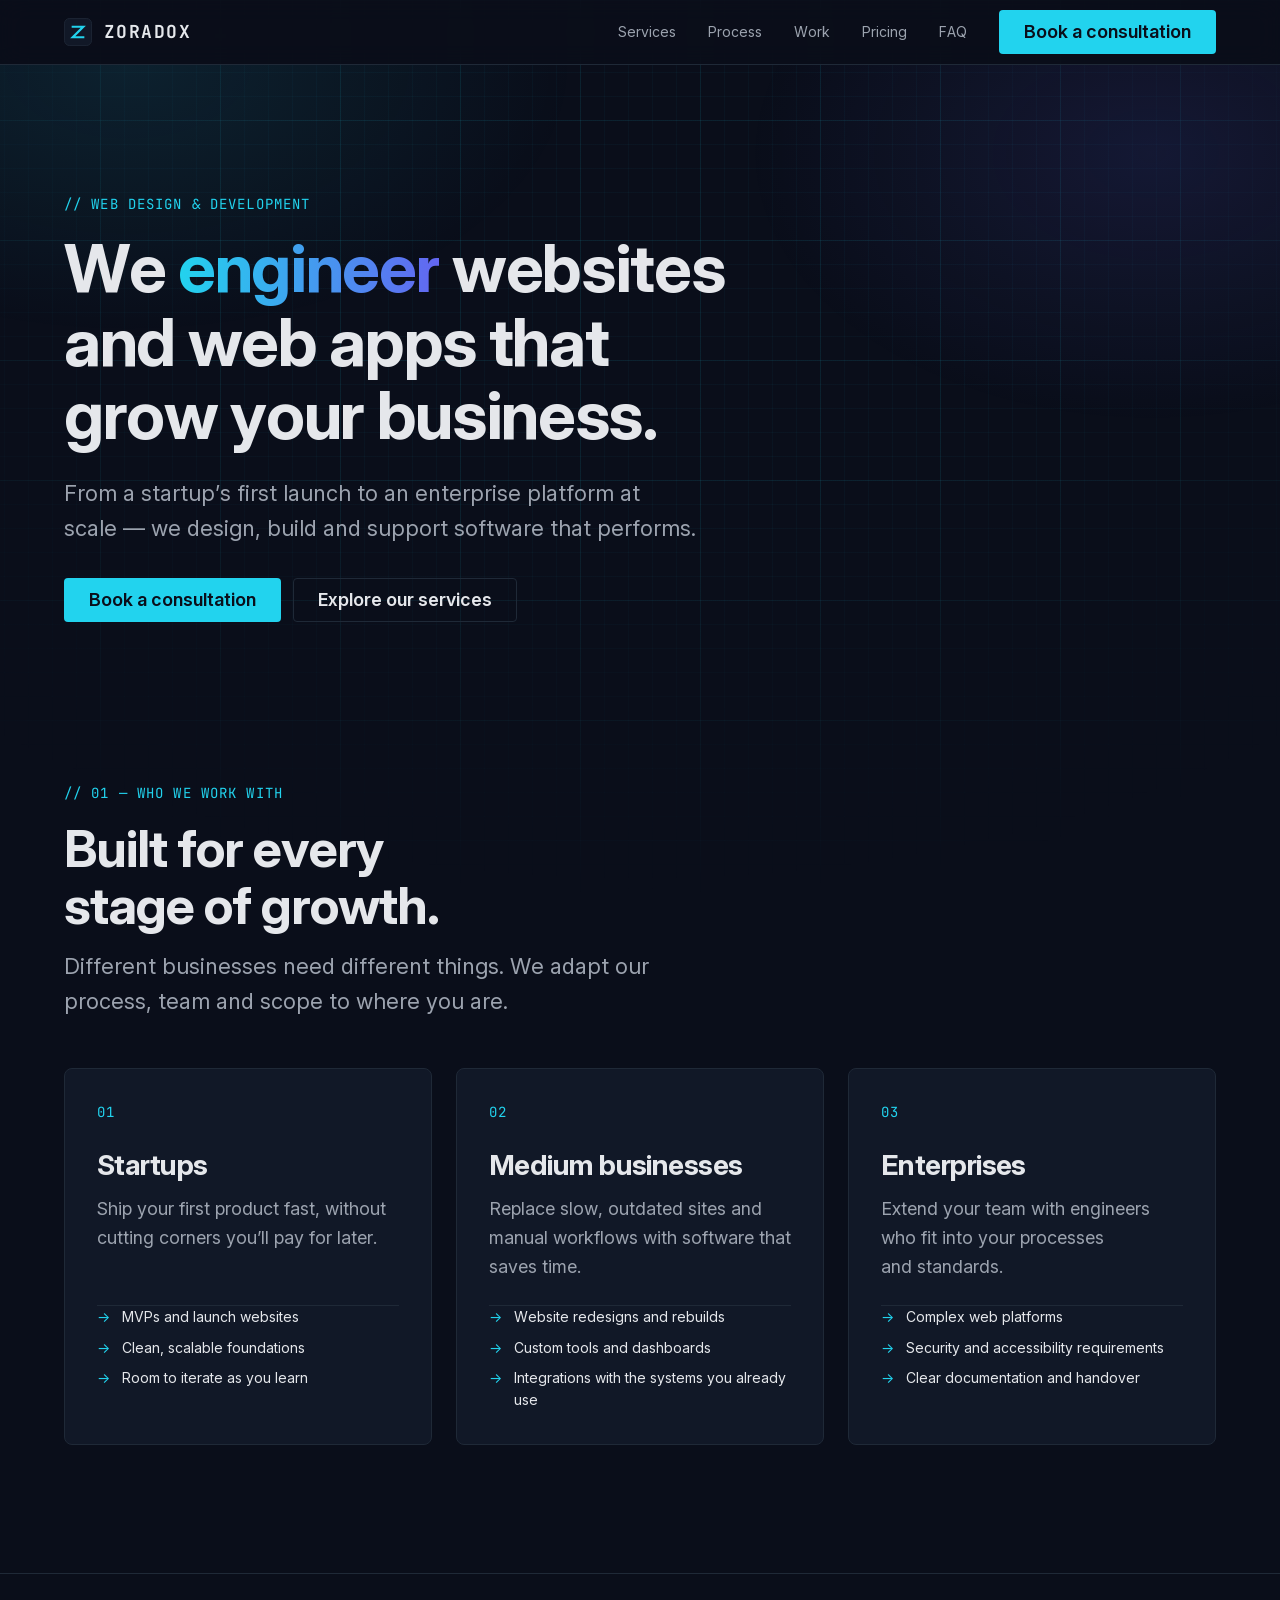
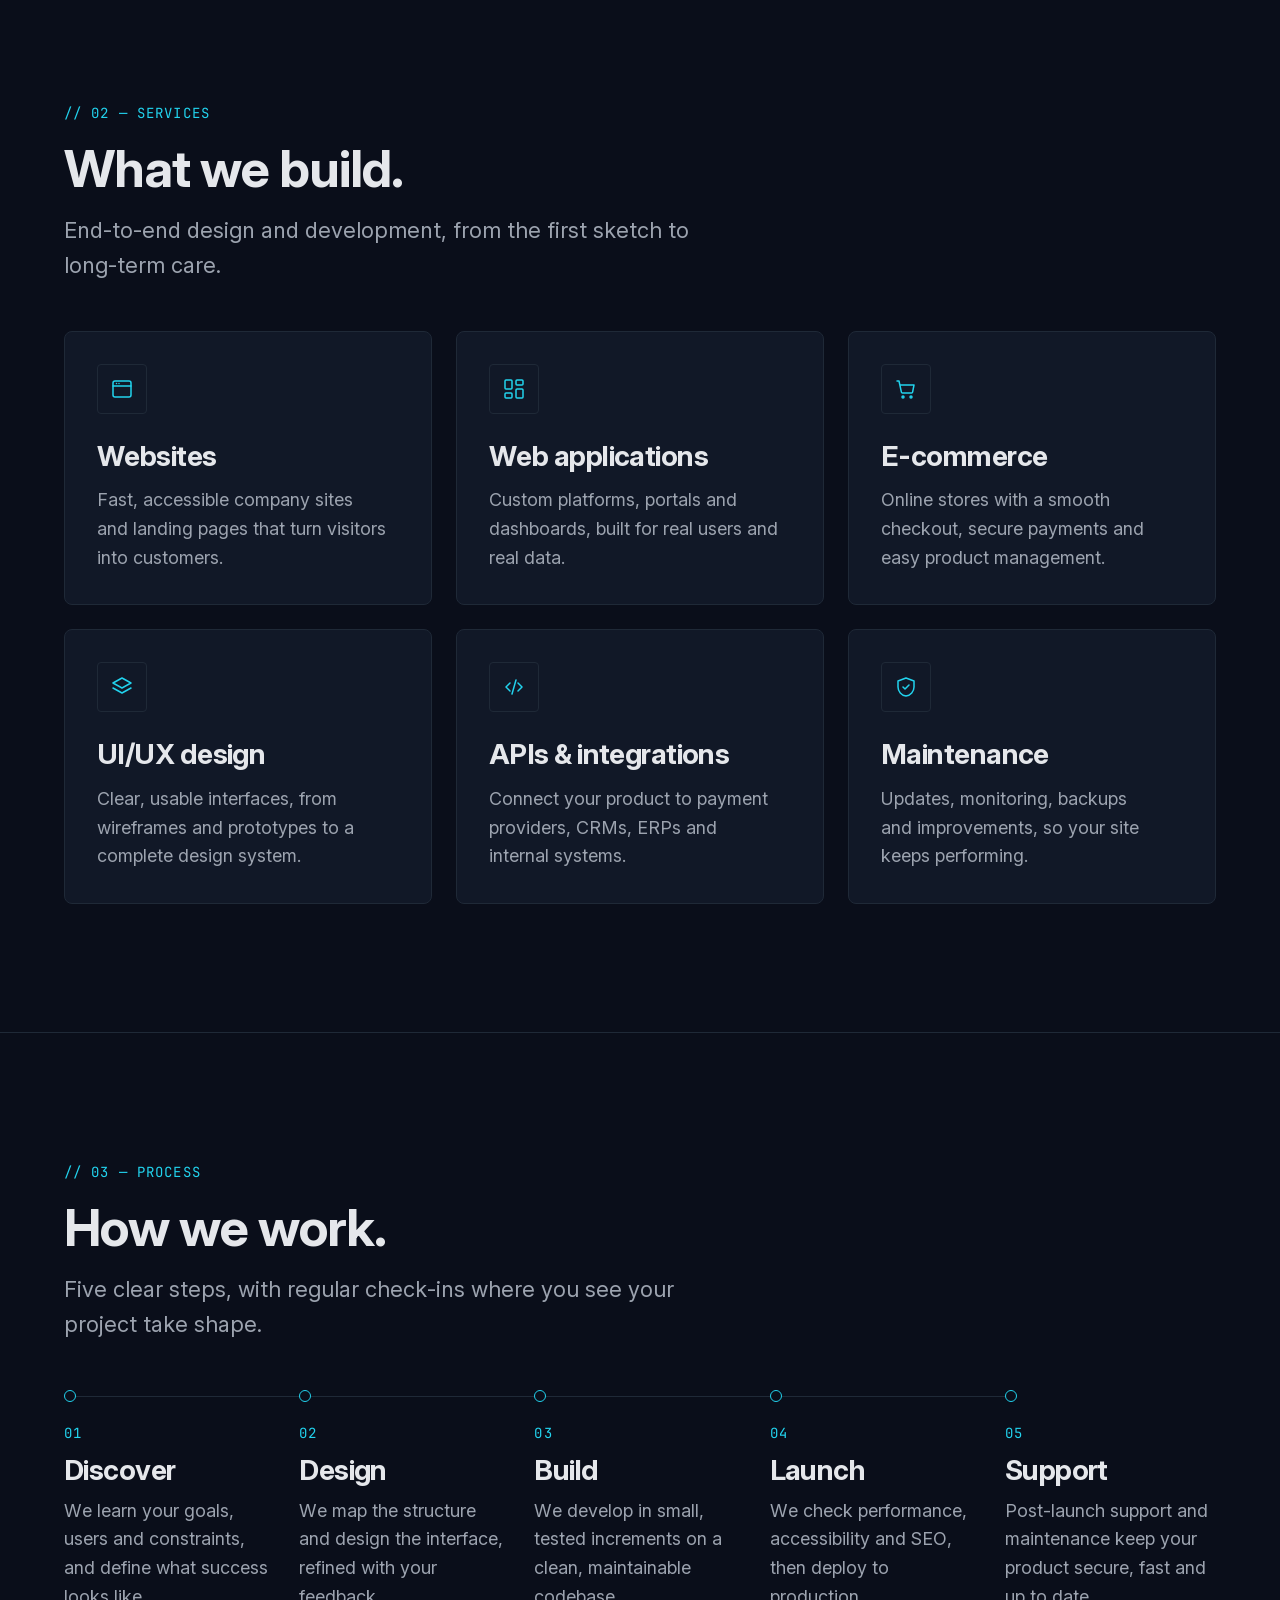
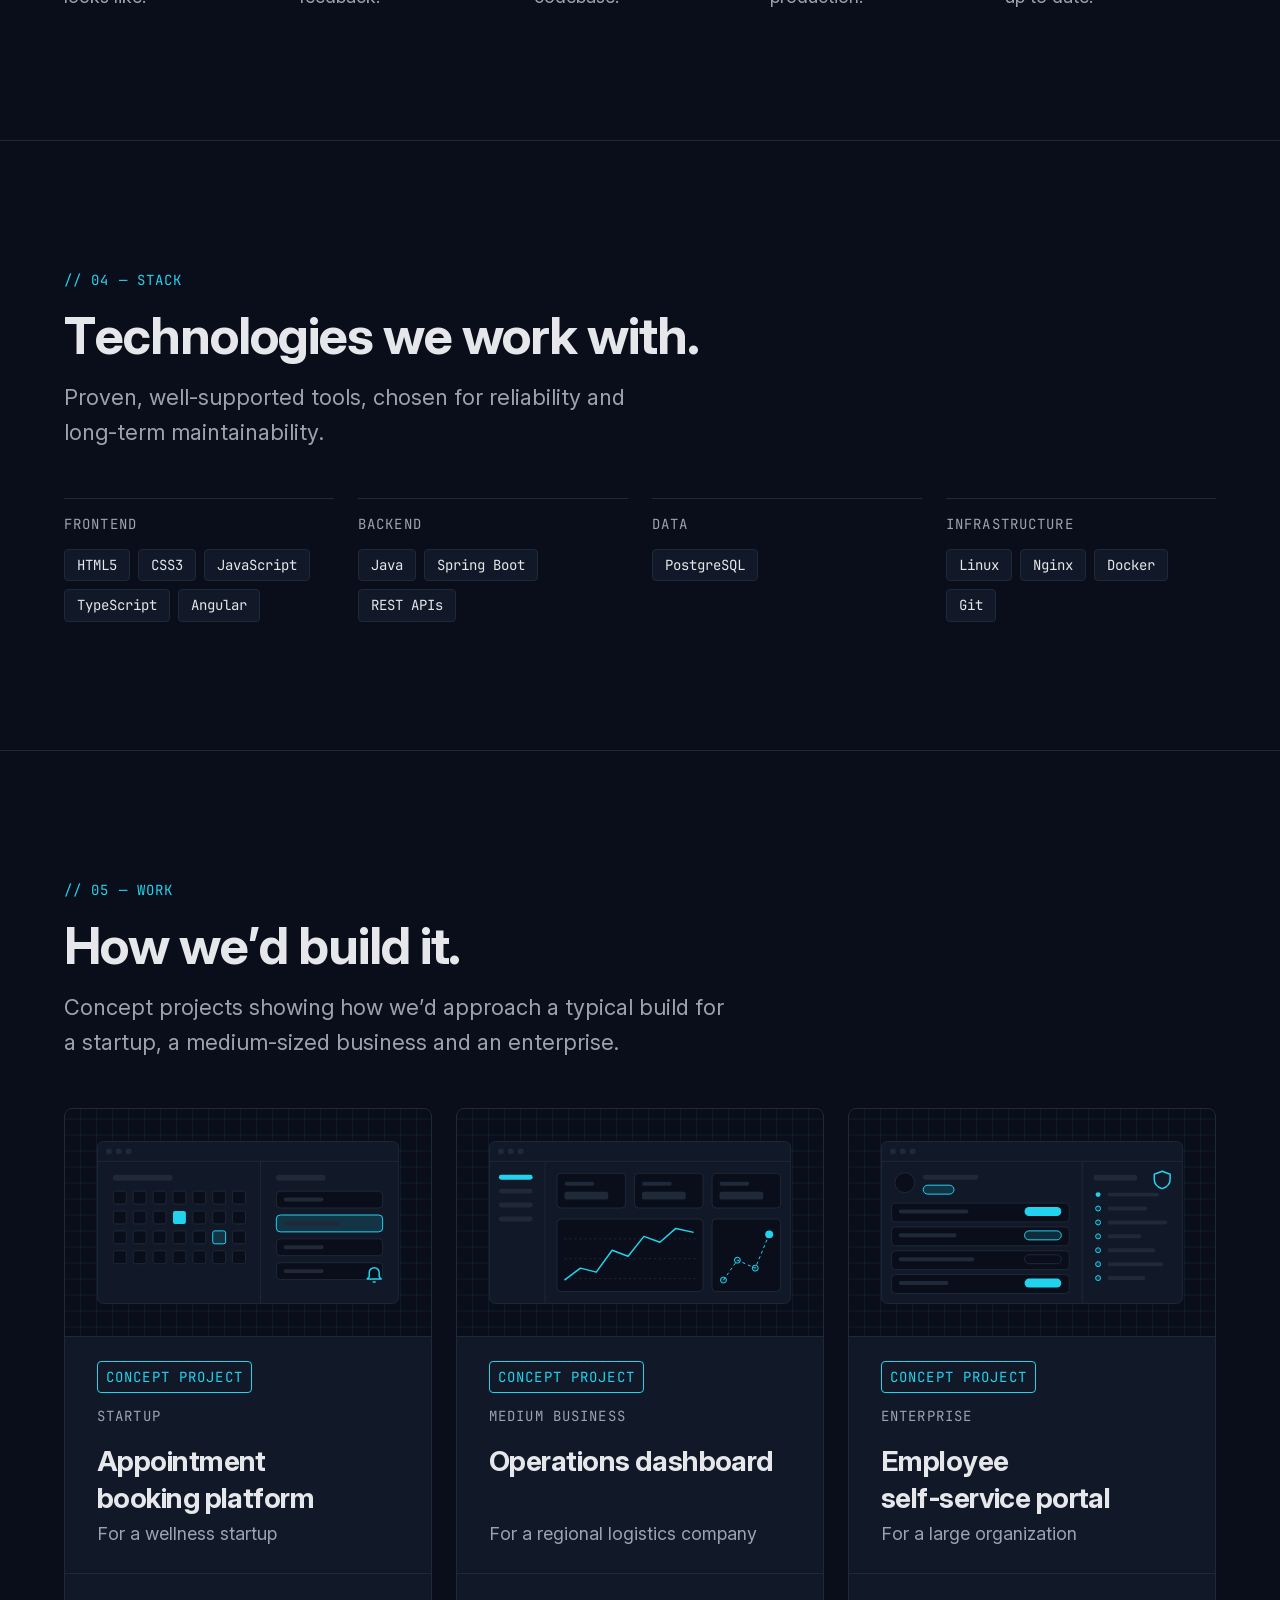
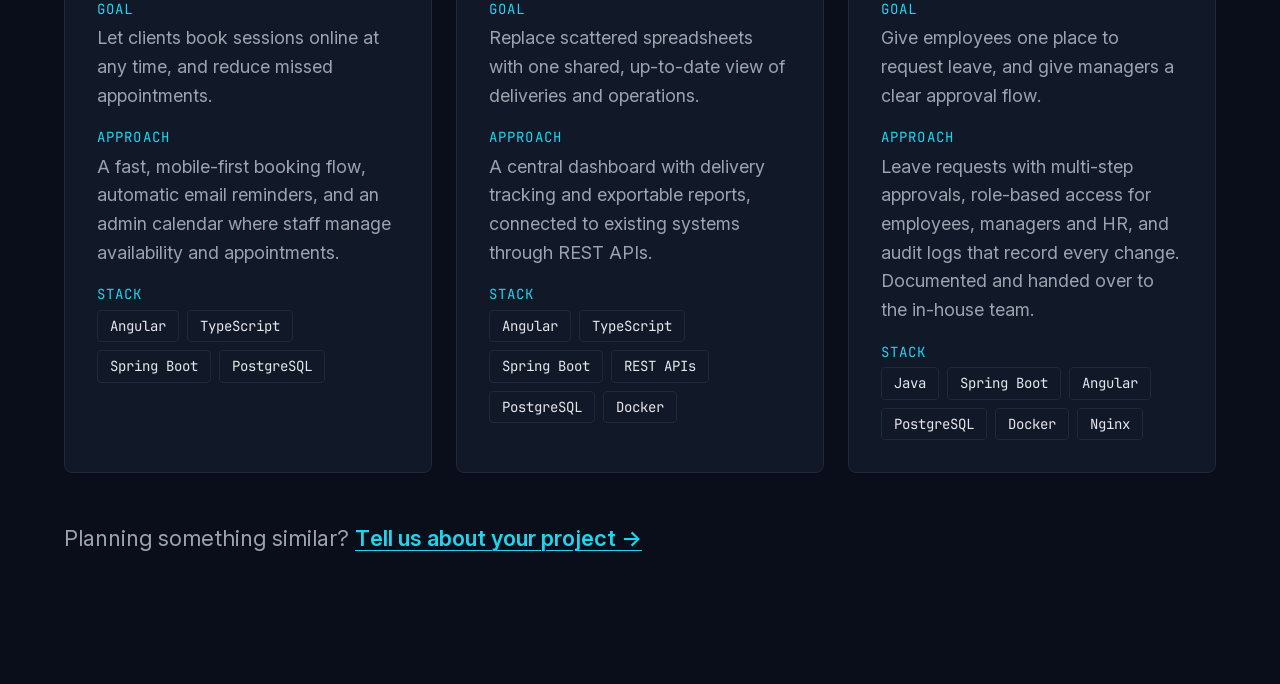
==== commit 700c53bb: "Add work section with concept projects; refine process copy and content rules" ====
--- a/site/index.html
+++ b/site/index.html
@@ -157,7 +157,7 @@
             <p class="audiences__index" aria-hidden="true">01</p>
             <h3 class="audiences__title">Startups</h3>
             <p class="audiences__text">
-              Ship your first product fast, without cutting corners you'll pay for later.
+              Ship your first product fast, without cutting corners you’ll pay for later.
             </p>
             <ul class="audiences__list" role="list">
               <li>MVPs and launch websites</li>
@@ -277,7 +277,7 @@
           <p class="section-label"><span aria-hidden="true">// </span>03 — Process</p>
           <h2 class="section-header__title" id="process-title">How we work.</h2>
           <p class="section-header__intro">
-            Five clear steps, so you always know where your project stands.
+            Five clear steps, with regular check-ins where you see your project take shape.
           </p>
         </header>
 
@@ -305,7 +305,7 @@
           <li class="process__step" data-reveal>
             <p class="process__index" aria-hidden="true">05</p>
             <h3 class="process__title">Support</h3>
-            <p class="process__text">Ongoing maintenance keeps your product secure, fast and up to date.</p>
+            <p class="process__text">Post-launch support and maintenance keep your product secure, fast and up to date.</p>
           </li>
         </ol>
       </div>
@@ -326,34 +326,34 @@
           <div class="stack__group" data-reveal>
             <h3 class="stack__category">Frontend</h3>
             <ul class="stack__list" role="list">
-              <li class="stack__item">HTML5</li>
-              <li class="stack__item">CSS3</li>
-              <li class="stack__item">JavaScript</li>
-              <li class="stack__item">TypeScript</li>
-              <li class="stack__item">Angular</li>
+              <li class="tag">HTML5</li>
+              <li class="tag">CSS3</li>
+              <li class="tag">JavaScript</li>
+              <li class="tag">TypeScript</li>
+              <li class="tag">Angular</li>
             </ul>
           </div>
           <div class="stack__group" data-reveal>
             <h3 class="stack__category">Backend</h3>
             <ul class="stack__list" role="list">
-              <li class="stack__item">Java</li>
-              <li class="stack__item">Spring Boot</li>
-              <li class="stack__item">REST APIs</li>
+              <li class="tag">Java</li>
+              <li class="tag">Spring Boot</li>
+              <li class="tag">REST APIs</li>
             </ul>
           </div>
           <div class="stack__group" data-reveal>
             <h3 class="stack__category">Data</h3>
             <ul class="stack__list" role="list">
-              <li class="stack__item">PostgreSQL</li>
+              <li class="tag">PostgreSQL</li>
             </ul>
           </div>
           <div class="stack__group" data-reveal>
             <h3 class="stack__category">Infrastructure</h3>
             <ul class="stack__list" role="list">
-              <li class="stack__item">Linux</li>
-              <li class="stack__item">Nginx</li>
-              <li class="stack__item">Docker</li>
-              <li class="stack__item">Git</li>
+              <li class="tag">Linux</li>
+              <li class="tag">Nginx</li>
+              <li class="tag">Docker</li>
+              <li class="tag">Git</li>
             </ul>
           </div>
         </div>
@@ -361,6 +361,226 @@
     </section>
 
     <!-- ===== WORK ===== -->
+    <section class="work section" id="work" aria-labelledby="work-title">
+      <div class="container">
+        <header class="section-header" data-reveal>
+          <p class="section-label"><span aria-hidden="true">// </span>05 — Work</p>
+          <h2 class="section-header__title" id="work-title">How we’d build it.</h2>
+          <p class="section-header__intro">
+            Concept projects showing how we’d approach a typical build for a startup,
+            a medium-sized business and an enterprise.
+          </p>
+        </header>
+
+        <div class="work__grid">
+          <article class="work__card" aria-labelledby="work-booking-title" data-reveal>
+            <div class="work__visual">
+            <svg class="work__ill" width="320" height="180" viewBox="0 0 320 180" aria-hidden="true" focusable="false">
+              <rect class="work__ill-frame" x="8.5" y="8.5" width="303" height="163" rx="6"/>
+              <path class="work__ill-line" d="M8.5 28.5h303"/>
+              <circle class="work__ill-muted" cx="20" cy="18.5" r="3"/>
+              <circle class="work__ill-muted" cx="30" cy="18.5" r="3"/>
+              <circle class="work__ill-muted" cx="40" cy="18.5" r="3"/>
+              <rect class="work__ill-muted" x="24" y="42" width="60" height="6" rx="3"/>
+              <rect class="work__ill-cell" x="24.5" y="58.5" width="13" height="13" rx="2"/>
+              <rect class="work__ill-cell" x="44.5" y="58.5" width="13" height="13" rx="2"/>
+              <rect class="work__ill-cell" x="64.5" y="58.5" width="13" height="13" rx="2"/>
+              <rect class="work__ill-cell" x="84.5" y="58.5" width="13" height="13" rx="2"/>
+              <rect class="work__ill-cell" x="104.5" y="58.5" width="13" height="13" rx="2"/>
+              <rect class="work__ill-cell" x="124.5" y="58.5" width="13" height="13" rx="2"/>
+              <rect class="work__ill-cell" x="144.5" y="58.5" width="13" height="13" rx="2"/>
+              <rect class="work__ill-cell" x="24.5" y="78.5" width="13" height="13" rx="2"/>
+              <rect class="work__ill-cell" x="44.5" y="78.5" width="13" height="13" rx="2"/>
+              <rect class="work__ill-cell" x="64.5" y="78.5" width="13" height="13" rx="2"/>
+              <rect class="work__ill-accent" x="84.5" y="78.5" width="13" height="13" rx="2"/>
+              <rect class="work__ill-cell" x="104.5" y="78.5" width="13" height="13" rx="2"/>
+              <rect class="work__ill-cell" x="124.5" y="78.5" width="13" height="13" rx="2"/>
+              <rect class="work__ill-cell" x="144.5" y="78.5" width="13" height="13" rx="2"/>
+              <rect class="work__ill-cell" x="24.5" y="98.5" width="13" height="13" rx="2"/>
+              <rect class="work__ill-cell" x="44.5" y="98.5" width="13" height="13" rx="2"/>
+              <rect class="work__ill-cell" x="64.5" y="98.5" width="13" height="13" rx="2"/>
+              <rect class="work__ill-cell" x="84.5" y="98.5" width="13" height="13" rx="2"/>
+              <rect class="work__ill-cell" x="104.5" y="98.5" width="13" height="13" rx="2"/>
+              <rect class="work__ill-soft" x="124.5" y="98.5" width="13" height="13" rx="2"/>
+              <rect class="work__ill-cell" x="144.5" y="98.5" width="13" height="13" rx="2"/>
+              <rect class="work__ill-cell" x="24.5" y="118.5" width="13" height="13" rx="2"/>
+              <rect class="work__ill-cell" x="44.5" y="118.5" width="13" height="13" rx="2"/>
+              <rect class="work__ill-cell" x="64.5" y="118.5" width="13" height="13" rx="2"/>
+              <rect class="work__ill-cell" x="84.5" y="118.5" width="13" height="13" rx="2"/>
+              <rect class="work__ill-cell" x="104.5" y="118.5" width="13" height="13" rx="2"/>
+              <rect class="work__ill-cell" x="124.5" y="118.5" width="13" height="13" rx="2"/>
+              <rect class="work__ill-cell" x="144.5" y="118.5" width="13" height="13" rx="2"/>
+              <path class="work__ill-line" d="M172.5 28.5v143"/>
+              <rect class="work__ill-muted" x="188" y="42" width="50" height="6" rx="3"/>
+              <rect class="work__ill-cell" x="188.5" y="58.5" width="107" height="17" rx="4"/>
+              <rect class="work__ill-muted" x="196" y="65" width="40" height="4" rx="2"/>
+              <rect class="work__ill-soft" x="188.5" y="82.5" width="107" height="17" rx="4"/>
+              <rect class="work__ill-muted" x="196" y="89" width="56" height="4" rx="2"/>
+              <rect class="work__ill-cell" x="188.5" y="106.5" width="107" height="17" rx="4"/>
+              <rect class="work__ill-muted" x="196" y="113" width="40" height="4" rx="2"/>
+              <rect class="work__ill-cell" x="188.5" y="130.5" width="107" height="17" rx="4"/>
+              <rect class="work__ill-muted" x="196" y="137" width="40" height="4" rx="2"/>
+              <path class="work__ill-accent-line" d="M282 140.5a5 5 0 0 1 10 0v4l2 2.5h-14l2-2.5zM285.5 150h3"/>
+            </svg>
+            </div>
+            <p class="work__meta">
+              <span class="work__badge">Concept project</span>
+              <span class="work__audience">Startup</span>
+            </p>
+            <h3 class="work__title" id="work-booking-title">Appointment booking platform</h3>
+            <p class="work__context">For a wellness startup</p>
+            <dl class="work__details">
+              <dt>Goal</dt>
+              <dd>Let clients book sessions online at any time, and reduce missed appointments.</dd>
+              <dt>Approach</dt>
+              <dd>A fast, mobile-first booking flow, automatic email reminders, and an admin calendar where staff manage availability and appointments.</dd>
+              <dt>Stack</dt>
+              <dd>
+                <ul class="work__tags" role="list">
+                  <li class="tag">Angular</li>
+                  <li class="tag">TypeScript</li>
+                  <li class="tag">Spring Boot</li>
+                  <li class="tag">PostgreSQL</li>
+                </ul>
+              </dd>
+            </dl>
+          </article>
+
+          <article class="work__card" aria-labelledby="work-dashboard-title" data-reveal>
+            <div class="work__visual">
+            <svg class="work__ill" width="320" height="180" viewBox="0 0 320 180" aria-hidden="true" focusable="false">
+              <rect class="work__ill-frame" x="8.5" y="8.5" width="303" height="163" rx="6"/>
+              <path class="work__ill-line" d="M8.5 28.5h303"/>
+              <circle class="work__ill-muted" cx="20" cy="18.5" r="3"/>
+              <circle class="work__ill-muted" cx="30" cy="18.5" r="3"/>
+              <circle class="work__ill-muted" cx="40" cy="18.5" r="3"/>
+              <path class="work__ill-line" d="M64.5 28.5v143"/>
+              <rect class="work__ill-accent" x="18" y="42" width="34" height="5" rx="2.5"/>
+              <rect class="work__ill-muted" x="18" y="56" width="34" height="5" rx="2.5"/>
+              <rect class="work__ill-muted" x="18" y="70" width="34" height="5" rx="2.5"/>
+              <rect class="work__ill-muted" x="18" y="84" width="34" height="5" rx="2.5"/>
+              <rect class="work__ill-cell" x="76.5" y="40.5" width="69" height="35" rx="4"/>
+              <rect class="work__ill-muted" x="84" y="49" width="30" height="4" rx="2"/>
+              <rect class="work__ill-muted" x="84" y="59" width="44" height="8" rx="2"/>
+              <rect class="work__ill-cell" x="154.5" y="40.5" width="69" height="35" rx="4"/>
+              <rect class="work__ill-muted" x="162" y="49" width="30" height="4" rx="2"/>
+              <rect class="work__ill-muted" x="162" y="59" width="44" height="8" rx="2"/>
+              <rect class="work__ill-cell" x="232.5" y="40.5" width="69" height="35" rx="4"/>
+              <rect class="work__ill-muted" x="240" y="49" width="30" height="4" rx="2"/>
+              <rect class="work__ill-muted" x="240" y="59" width="44" height="8" rx="2"/>
+              <rect class="work__ill-cell" x="76.5" y="86.5" width="147" height="73" rx="4"/>
+              <path class="work__ill-grid" d="M84 106.5h132M84 126.5h132M84 146.5h132"/>
+              <polyline class="work__ill-accent-line" points="84,148 100,136 116,140 132,118 148,124 164,104 180,110 196,96 214,100"/>
+              <rect class="work__ill-cell" x="232.5" y="86.5" width="69" height="73" rx="4"/>
+              <path class="work__ill-route" d="M244 148 258 128 276 136 290 102"/>
+              <circle class="work__ill-soft" cx="244" cy="148" r="3"/>
+              <circle class="work__ill-soft" cx="258" cy="128" r="3"/>
+              <circle class="work__ill-soft" cx="276" cy="136" r="3"/>
+              <circle class="work__ill-accent" cx="290" cy="102" r="4"/>
+            </svg>
+            </div>
+            <p class="work__meta">
+              <span class="work__badge">Concept project</span>
+              <span class="work__audience">Medium business</span>
+            </p>
+            <h3 class="work__title" id="work-dashboard-title">Operations dashboard</h3>
+            <p class="work__context">For a regional logistics company</p>
+            <dl class="work__details">
+              <dt>Goal</dt>
+              <dd>Replace scattered spreadsheets with one shared, up-to-date view of deliveries and operations.</dd>
+              <dt>Approach</dt>
+              <dd>A central dashboard with delivery tracking and exportable reports, connected to existing systems through REST APIs.</dd>
+              <dt>Stack</dt>
+              <dd>
+                <ul class="work__tags" role="list">
+                  <li class="tag">Angular</li>
+                  <li class="tag">TypeScript</li>
+                  <li class="tag">Spring Boot</li>
+                  <li class="tag">REST APIs</li>
+                  <li class="tag">PostgreSQL</li>
+                  <li class="tag">Docker</li>
+                </ul>
+              </dd>
+            </dl>
+          </article>
+
+          <article class="work__card" aria-labelledby="work-portal-title" data-reveal>
+            <div class="work__visual">
+            <svg class="work__ill" width="320" height="180" viewBox="0 0 320 180" aria-hidden="true" focusable="false">
+              <rect class="work__ill-frame" x="8.5" y="8.5" width="303" height="163" rx="6"/>
+              <path class="work__ill-line" d="M8.5 28.5h303"/>
+              <circle class="work__ill-muted" cx="20" cy="18.5" r="3"/>
+              <circle class="work__ill-muted" cx="30" cy="18.5" r="3"/>
+              <circle class="work__ill-muted" cx="40" cy="18.5" r="3"/>
+              <circle class="work__ill-cell" cx="32" cy="50" r="10"/>
+              <rect class="work__ill-muted" x="50" y="42" width="56" height="5" rx="2.5"/>
+              <rect class="work__ill-soft" x="50.5" y="52.5" width="31" height="9" rx="4.5"/>
+              <rect class="work__ill-cell" x="18.5" y="70.5" width="179" height="19" rx="4"/>
+              <rect class="work__ill-muted" x="26" y="77" width="70" height="4" rx="2"/>
+              <rect class="work__ill-accent" x="152.5" y="74.5" width="37" height="9" rx="4.5"/>
+              <rect class="work__ill-cell" x="18.5" y="94.5" width="179" height="19" rx="4"/>
+              <rect class="work__ill-muted" x="26" y="101" width="58" height="4" rx="2"/>
+              <rect class="work__ill-soft" x="152.5" y="98.5" width="37" height="9" rx="4.5"/>
+              <rect class="work__ill-cell" x="18.5" y="118.5" width="179" height="19" rx="4"/>
+              <rect class="work__ill-muted" x="26" y="125" width="76" height="4" rx="2"/>
+              <rect class="work__ill-cell" x="152.5" y="122.5" width="37" height="9" rx="4.5"/>
+              <rect class="work__ill-cell" x="18.5" y="142.5" width="179" height="19" rx="4"/>
+              <rect class="work__ill-muted" x="26" y="149" width="50" height="4" rx="2"/>
+              <rect class="work__ill-accent" x="152.5" y="146.5" width="37" height="9" rx="4.5"/>
+              <path class="work__ill-line" d="M210.5 28.5v143"/>
+              <rect class="work__ill-muted" x="222" y="42" width="44" height="6" rx="3"/>
+              <path class="work__ill-accent-line" d="M291 38.5l8 3v5c0 4.5-3.4 8-8 9.5-4.6-1.5-8-5-8-9.5v-5z"/>
+              <path class="work__ill-grid" d="M226.5 62v86"/>
+              <circle class="work__ill-accent" cx="226.5" cy="62" r="2.5"/>
+              <rect class="work__ill-muted" x="236" y="60" width="52" height="4" rx="2"/>
+              <circle class="work__ill-soft" cx="226.5" cy="76" r="2.5"/>
+              <rect class="work__ill-muted" x="236" y="74" width="40" height="4" rx="2"/>
+              <circle class="work__ill-soft" cx="226.5" cy="90" r="2.5"/>
+              <rect class="work__ill-muted" x="236" y="88" width="60" height="4" rx="2"/>
+              <circle class="work__ill-soft" cx="226.5" cy="104" r="2.5"/>
+              <rect class="work__ill-muted" x="236" y="102" width="34" height="4" rx="2"/>
+              <circle class="work__ill-soft" cx="226.5" cy="118" r="2.5"/>
+              <rect class="work__ill-muted" x="236" y="116" width="48" height="4" rx="2"/>
+              <circle class="work__ill-soft" cx="226.5" cy="132" r="2.5"/>
+              <rect class="work__ill-muted" x="236" y="130" width="56" height="4" rx="2"/>
+              <circle class="work__ill-soft" cx="226.5" cy="146" r="2.5"/>
+              <rect class="work__ill-muted" x="236" y="144" width="38" height="4" rx="2"/>
+            </svg>
+            </div>
+            <p class="work__meta">
+              <span class="work__badge">Concept project</span>
+              <span class="work__audience">Enterprise</span>
+            </p>
+            <h3 class="work__title" id="work-portal-title">Employee self&#8209;service portal</h3>
+            <p class="work__context">For a large organization</p>
+            <dl class="work__details">
+              <dt>Goal</dt>
+              <dd>Give employees one place to request leave, and give managers a clear approval flow.</dd>
+              <dt>Approach</dt>
+              <dd>Leave requests with multi-step approvals, role-based access for employees, managers and HR, and audit logs that record every change. Documented and handed over to the in-house team.</dd>
+              <dt>Stack</dt>
+              <dd>
+                <ul class="work__tags" role="list">
+                  <li class="tag">Java</li>
+                  <li class="tag">Spring Boot</li>
+                  <li class="tag">Angular</li>
+                  <li class="tag">PostgreSQL</li>
+                  <li class="tag">Docker</li>
+                  <li class="tag">Nginx</li>
+                </ul>
+              </dd>
+            </dl>
+          </article>
+        </div>
+
+        <p class="work__cta" data-reveal>
+          Planning something similar?
+          <a class="work__cta-link" href="#contact">Tell us about your project<span aria-hidden="true"> →</span></a>
+        </p>
+      </div>
+    </section>
+
+
     <!-- ===== PRICING ===== -->
     <!-- ===== FAQ ===== -->
     <!-- ===== CONTACT ===== -->
--- a/site/css/styles.css
+++ b/site/css/styles.css
@@ -382,6 +382,16 @@
   color: var(--color-muted);
 }
 
+/* Tag: small mono label for technologies (stack, work) */
+.tag {
+  padding: var(--space-1) var(--space-3);
+  border: var(--border);
+  border-radius: var(--radius-sm);
+  background-color: var(--color-surface);
+  font-family: var(--font-mono);
+  font-size: var(--step--1);
+}
+
 /* ===== SCROLL REVEAL =====
    Hidden state applies only once reveal.js has run (.reveal-ready)
    and only when the user hasn't asked for reduced motion. */
@@ -897,11 +907,130 @@
   gap: var(--space-2);
 }
 
-.stack__item {
-  padding: var(--space-1) var(--space-3);
+/* ===== WORK ===== */
+
+.work__grid {
+  display: grid;
+  grid-template-columns: repeat(auto-fit, minmax(min(100%, 20rem), 1fr));
+  gap: var(--space-5);
+}
+
+/* Subgrid again: visual, meta, title, context and details line up across cards */
+.work__card {
+  display: grid;
+  grid-row: span 5;
+  grid-template-rows: subgrid;
+  row-gap: 0;
+  overflow: hidden;
   border: var(--border);
-  border-radius: var(--radius-sm);
+  border-radius: var(--radius-md);
   background-color: var(--color-surface);
+}
+
+.work__card > :not(.work__visual) {
+  padding-inline: var(--space-6);
+}
+
+/* Illustration panel: its own finer blueprint grid */
+.work__visual {
+  display: grid;
+  place-items: center;
+  padding: var(--space-5);
+  border-bottom: var(--border);
+  background-color: var(--color-bg);
+  background-image:
+    linear-gradient(var(--color-grid-major) 1px, transparent 1px),
+    linear-gradient(90deg, var(--color-grid-major) 1px, transparent 1px);
+  background-size: 16px 16px;
+  background-position: center;
+}
+
+.work__ill {
+  width: 100%;
+}
+
+/* SVG shapes take their colors from the tokens */
+.work__ill-frame  { fill: var(--color-surface); stroke: var(--color-border); }
+.work__ill-line   { fill: none; stroke: var(--color-border); }
+.work__ill-grid   { fill: none; stroke: var(--color-border); stroke-dasharray: 2 3; }
+.work__ill-cell   { fill: var(--color-bg); stroke: var(--color-border); }
+.work__ill-muted  { fill: var(--color-border); }
+.work__ill-accent { fill: var(--color-accent); }
+.work__ill-soft   { fill: color-mix(in srgb, var(--color-accent) 15%, transparent); stroke: var(--color-accent); }
+.work__ill-accent-line { fill: none; stroke: var(--color-accent); stroke-width: 1.5; stroke-linejoin: round; }
+.work__ill-route  { fill: none; stroke: var(--color-accent); stroke-dasharray: 3 3; }
+
+.work__meta {
+  display: flex;
+  flex-direction: column;
+  align-items: flex-start;
+  gap: var(--space-3);
+  padding-top: var(--space-5);
+  margin-bottom: var(--space-4);
   font-family: var(--font-mono);
   font-size: var(--step--1);
-}
+  letter-spacing: var(--tracking-mono);
+  text-transform: uppercase;
+}
+
+.work__badge {
+  padding: var(--space-1) var(--space-2);
+  border: 1px solid var(--color-accent);
+  border-radius: var(--radius-sm);
+  color: var(--color-accent);
+}
+
+.work__audience {
+  color: var(--color-muted);
+}
+
+.work__title {
+  margin-bottom: var(--space-1);
+}
+
+.work__context {
+  margin-bottom: var(--space-5);
+  color: var(--color-muted);
+}
+
+.work__details {
+  padding-top: var(--space-5);
+  padding-bottom: var(--space-6);
+  border-top: var(--border);
+}
+
+.work__details dt {
+  margin-bottom: var(--space-1);
+  font-family: var(--font-mono);
+  font-size: var(--step--1);
+  letter-spacing: var(--tracking-mono);
+  text-transform: uppercase;
+  color: var(--color-accent);
+}
+
+.work__details dd {
+  margin: 0 0 var(--space-4);
+  color: var(--color-muted);
+}
+
+.work__details dd:last-child {
+  margin-bottom: 0;
+}
+
+.work__tags {
+  display: flex;
+  flex-wrap: wrap;
+  gap: var(--space-2);
+  padding-top: var(--space-1);
+  color: var(--color-text);
+}
+
+.work__cta {
+  margin-top: var(--space-7);
+  font-size: var(--step-1);
+  color: var(--color-muted);
+}
+
+.work__cta-link {
+  font-weight: 600;
+}
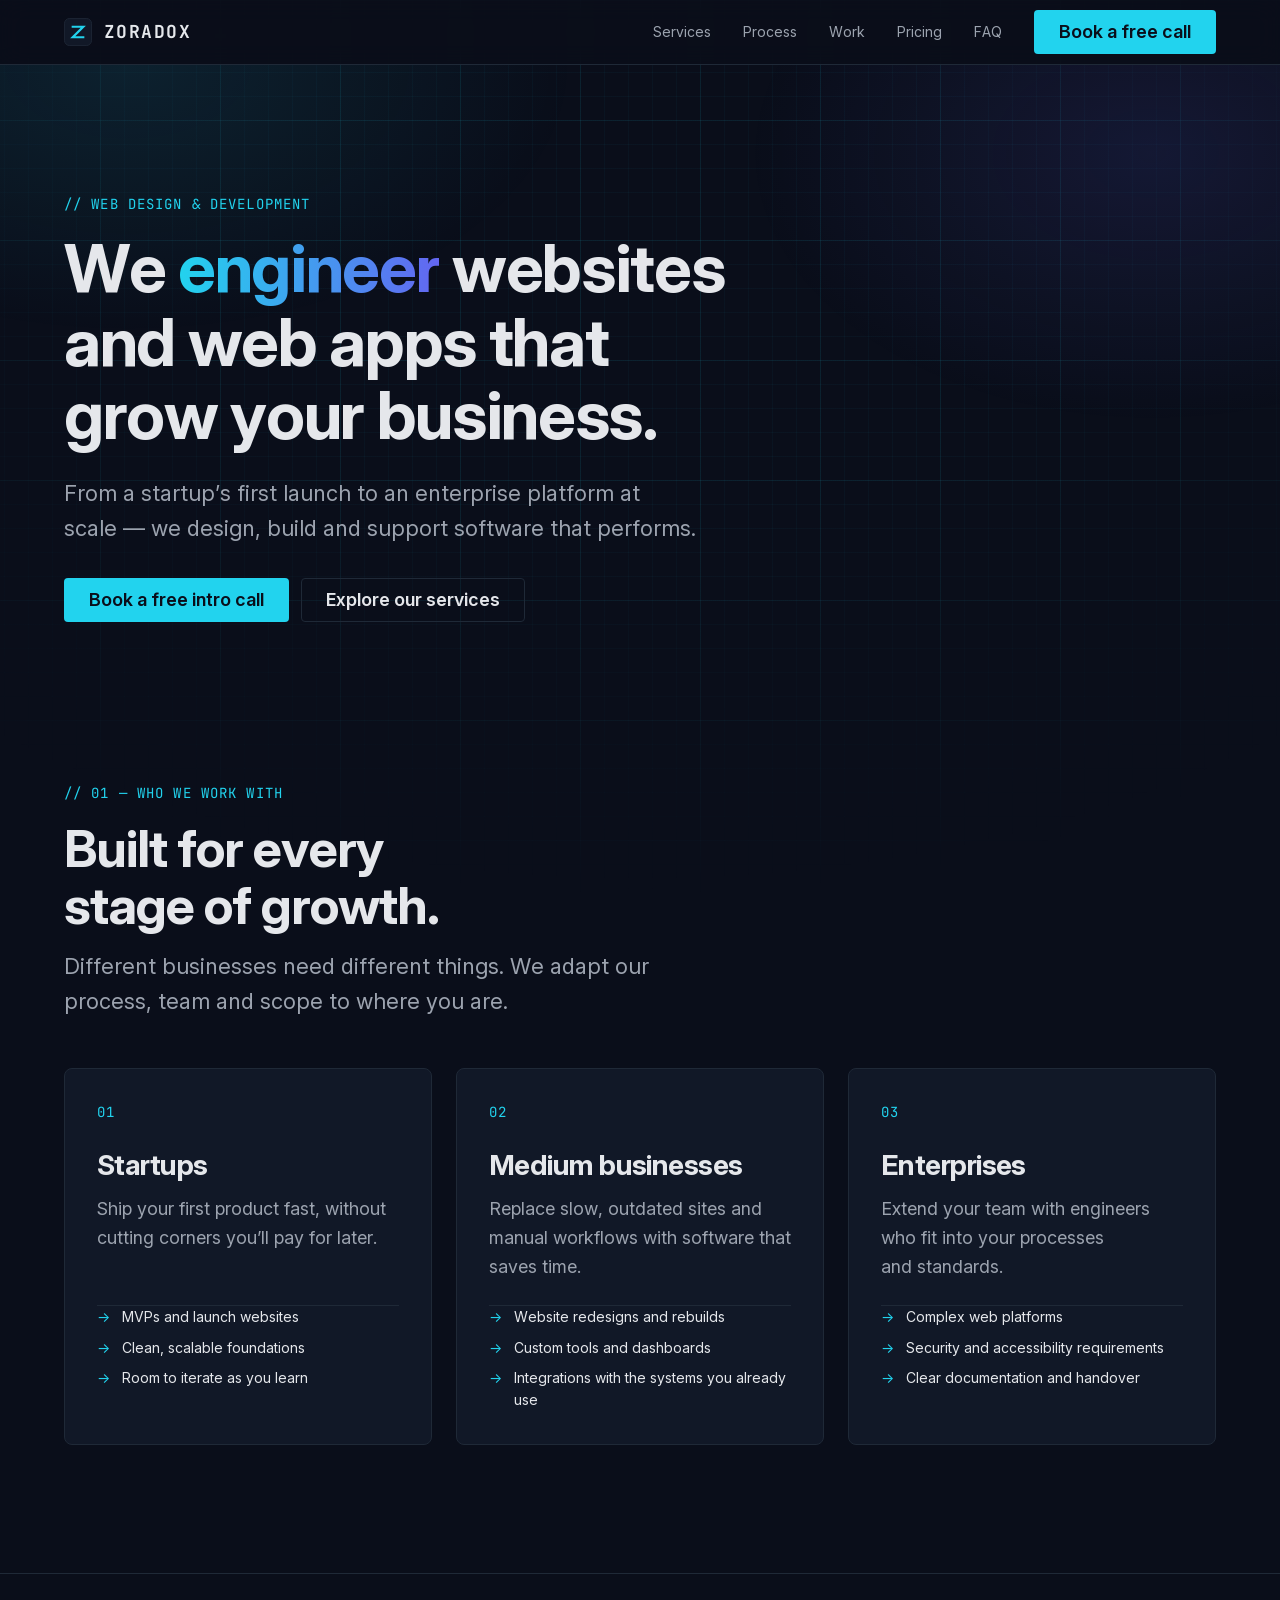
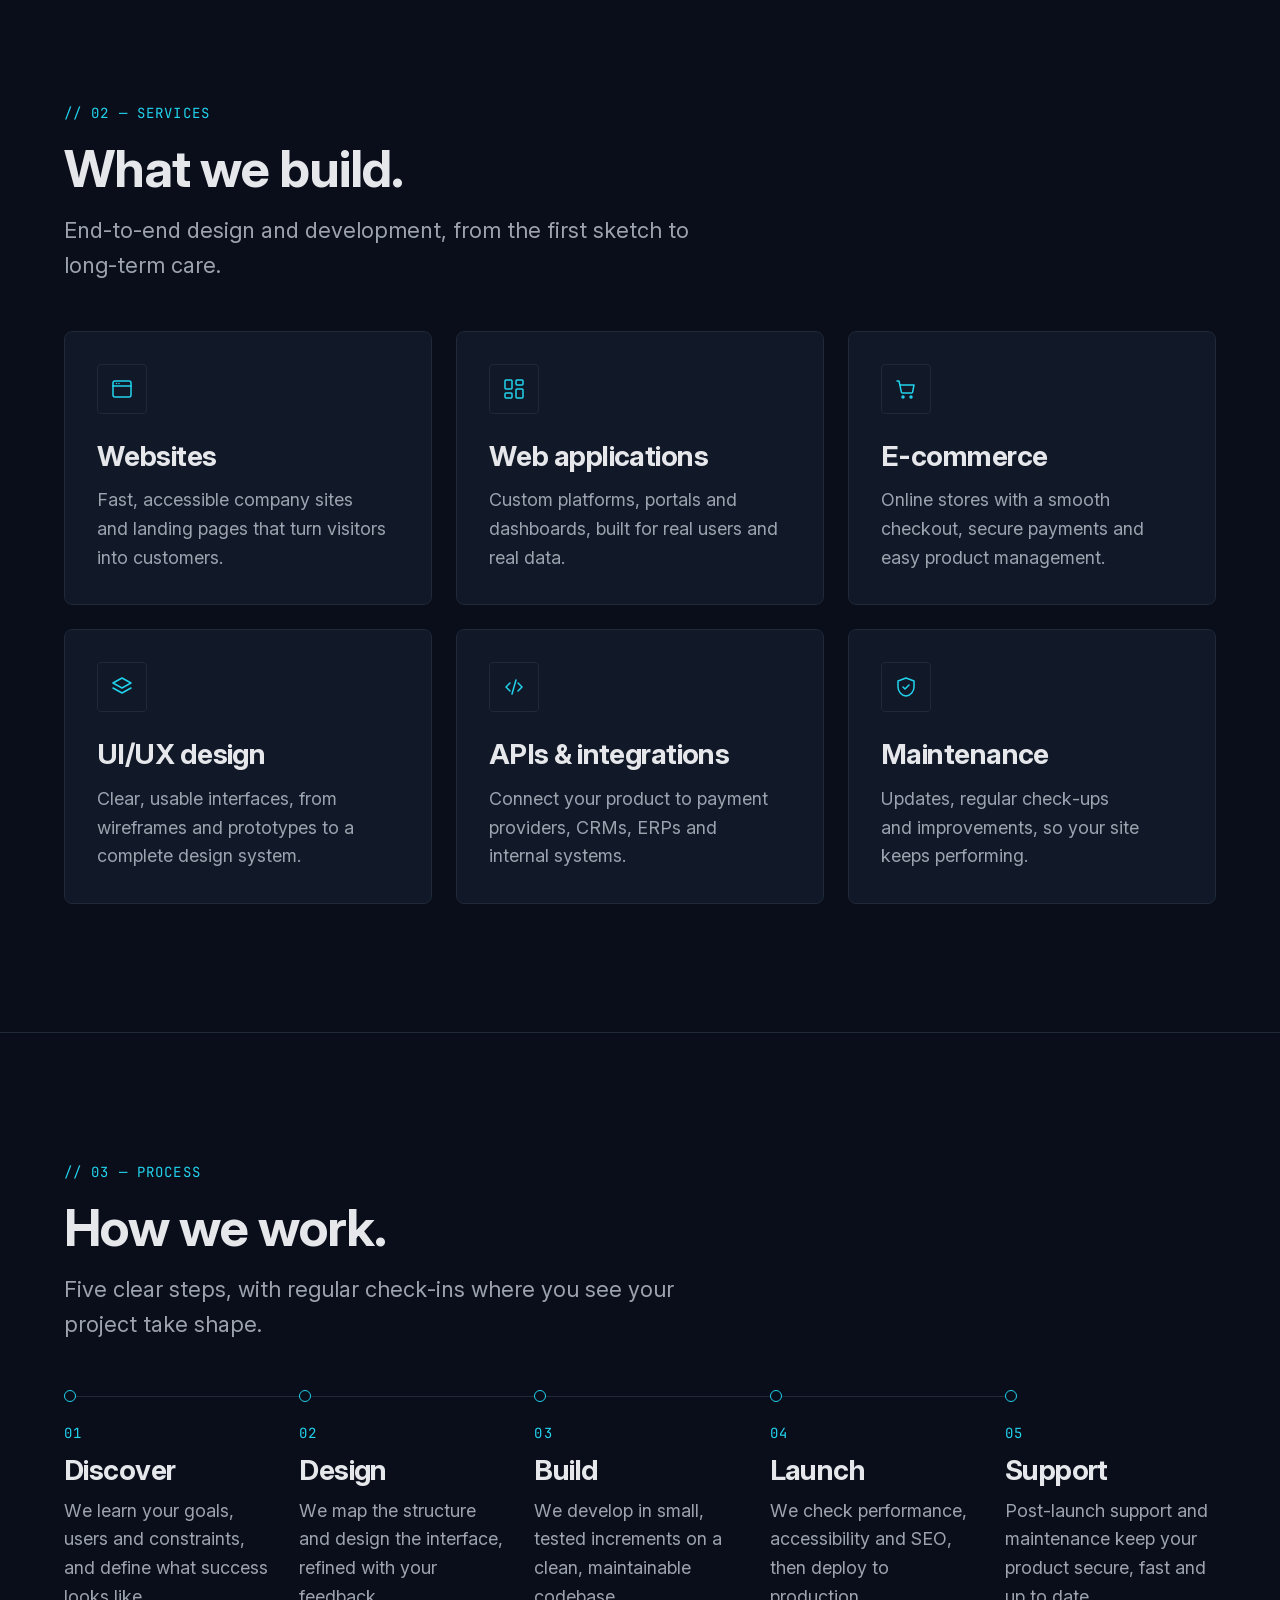
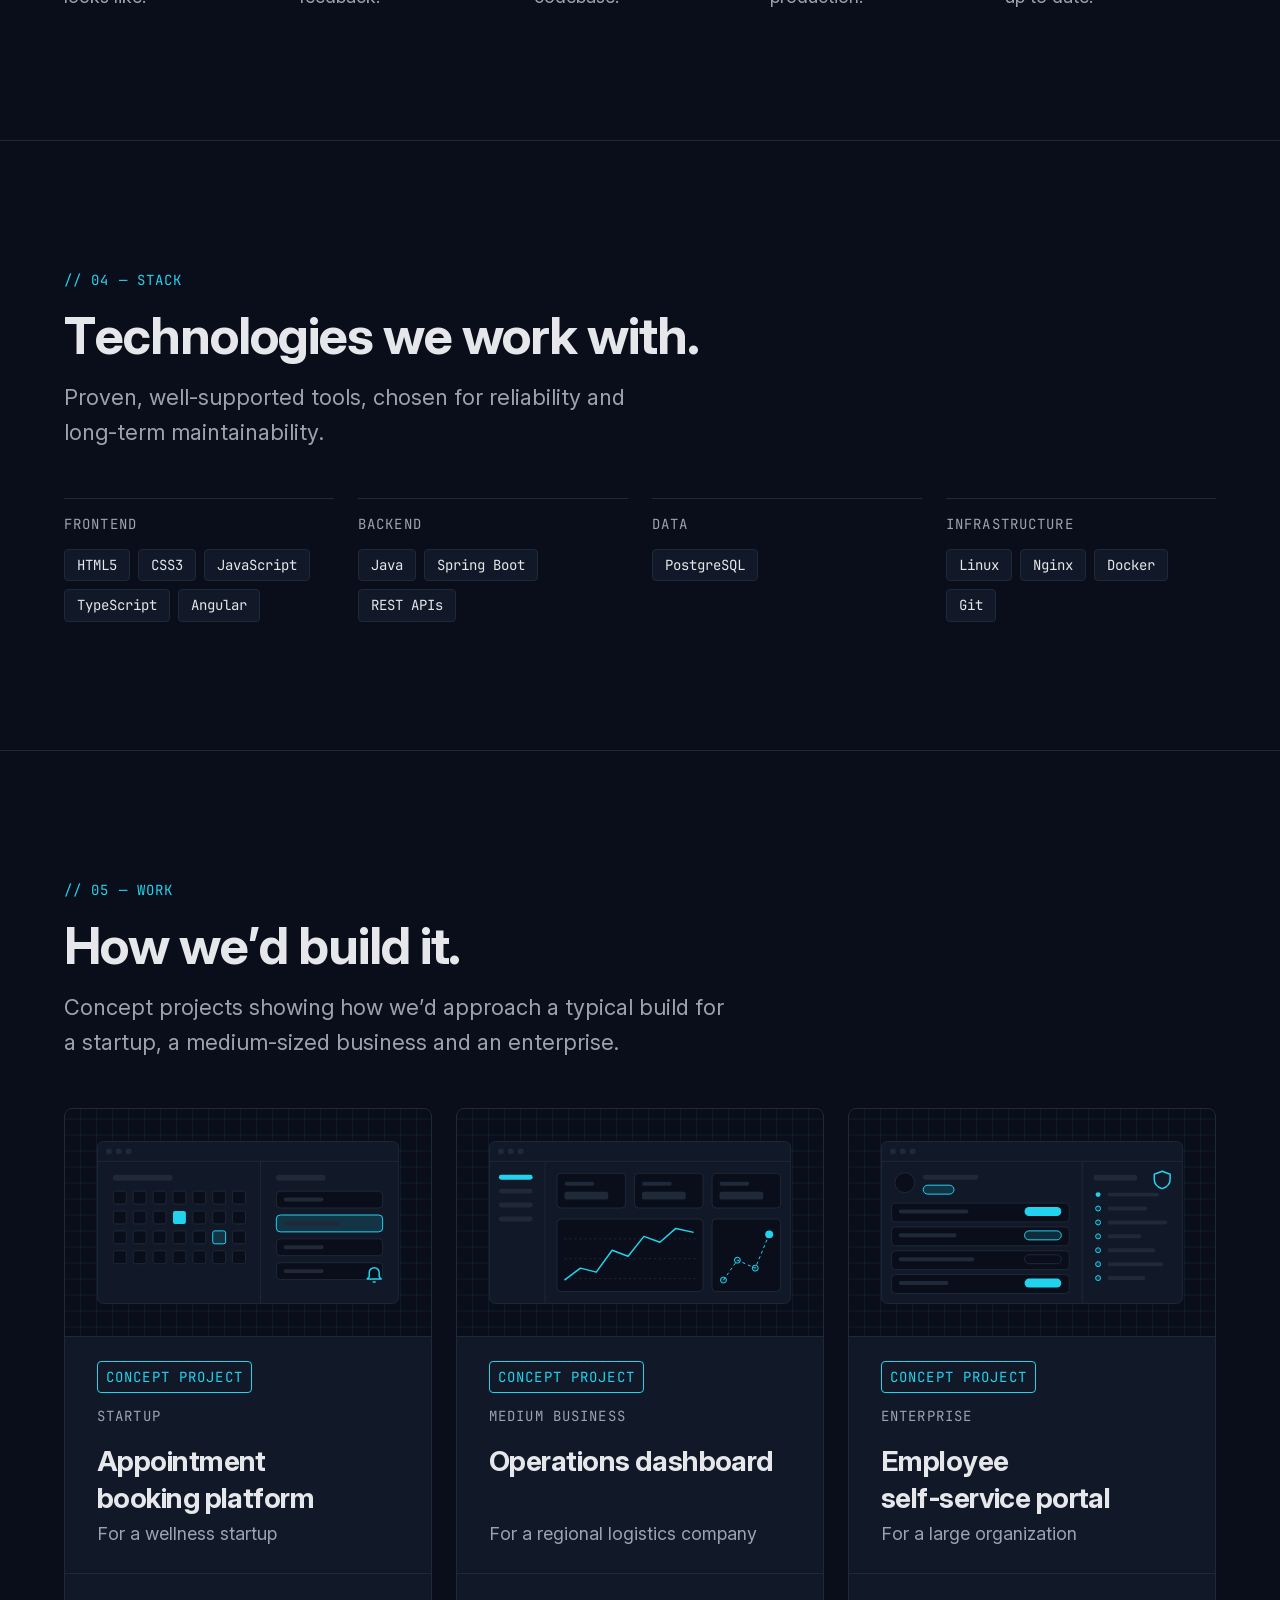
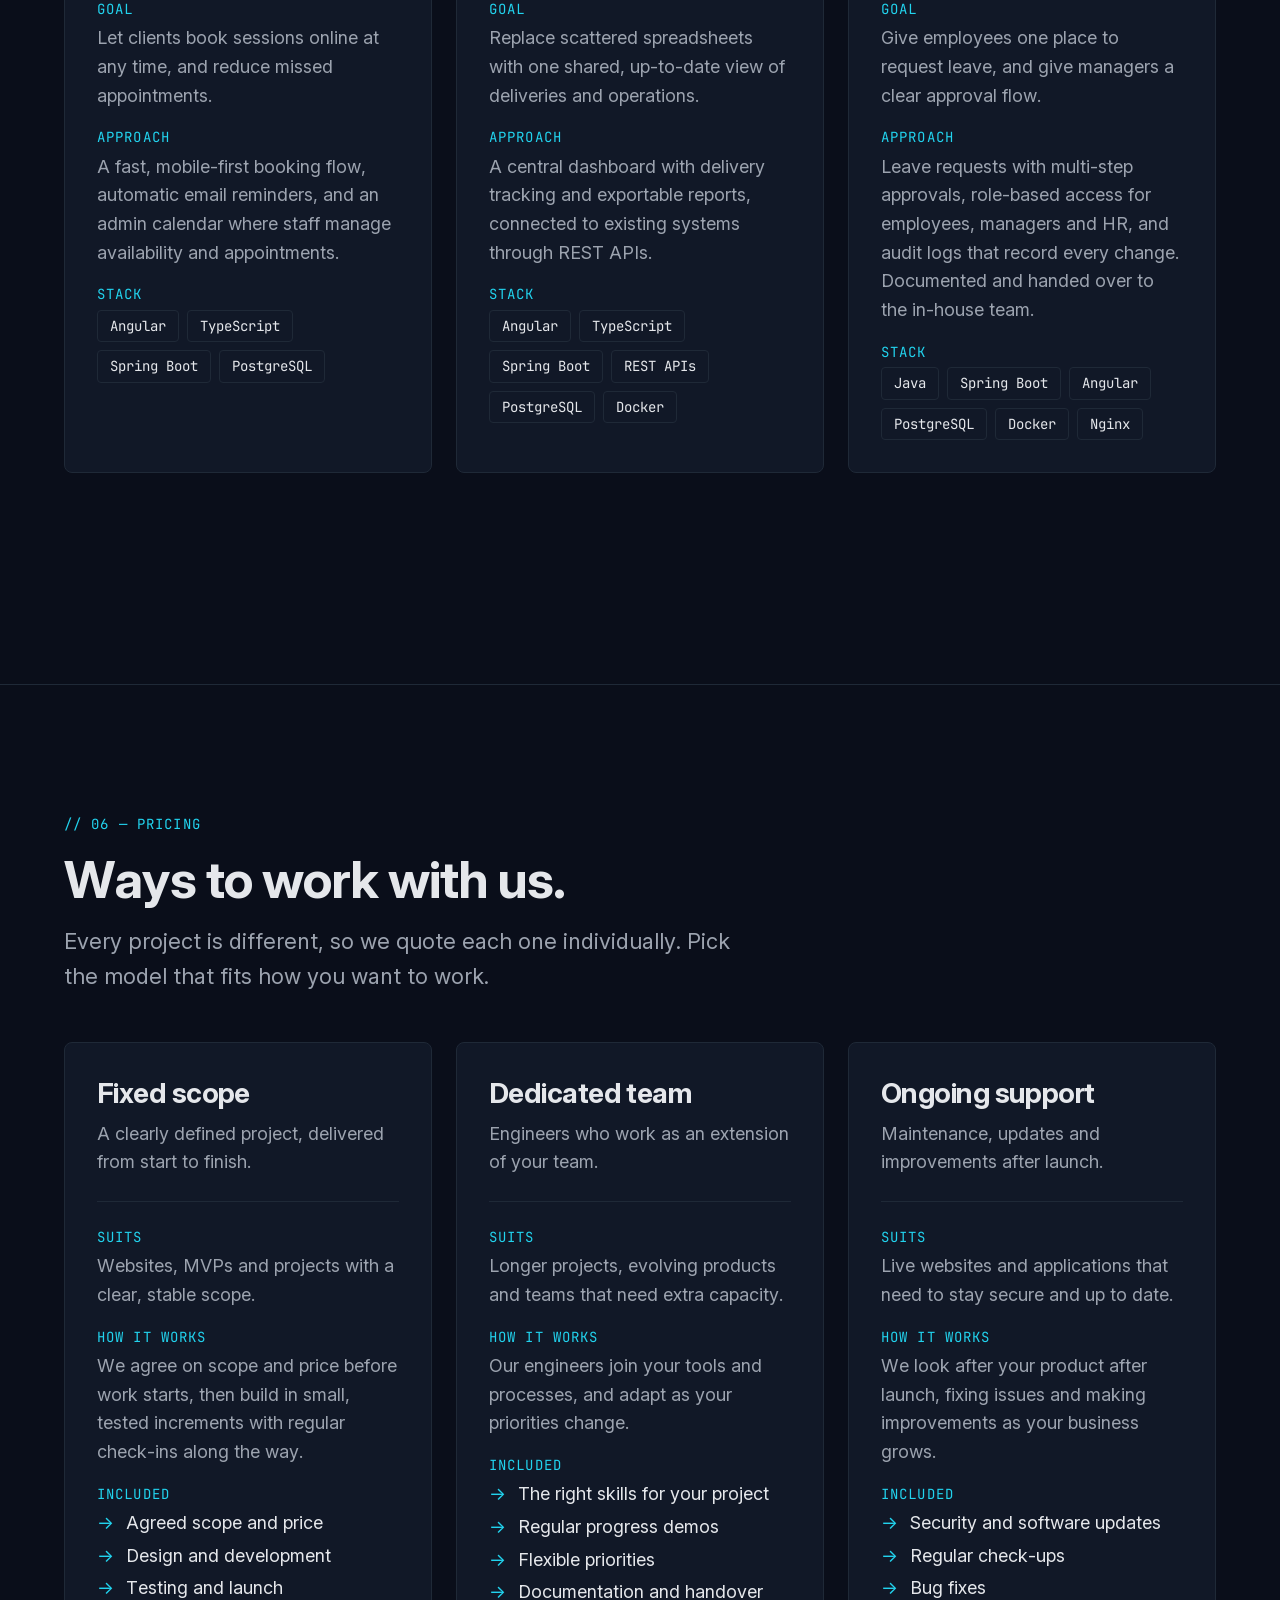
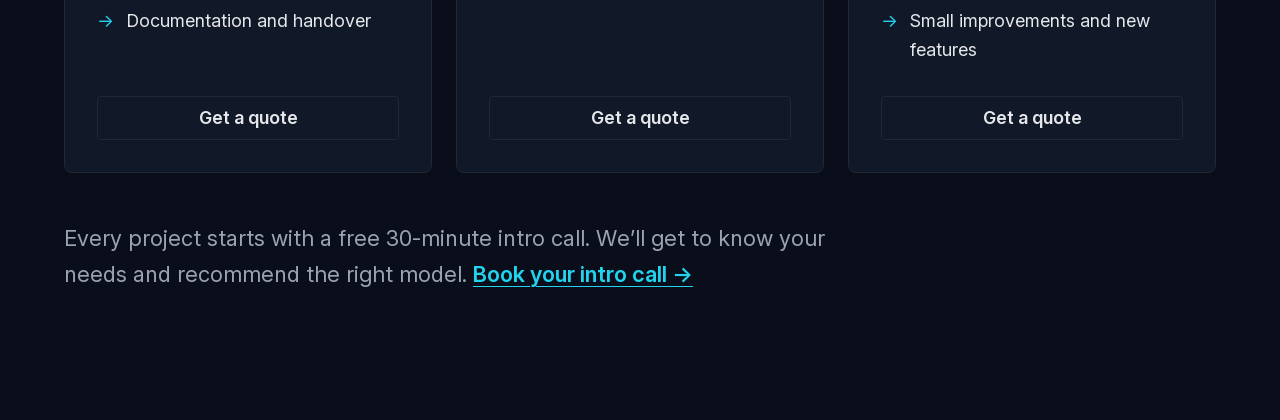
==== commit 256e2b00: "Add pricing section; switch CTAs to free intro call" ====
--- a/site/index.html
+++ b/site/index.html
@@ -5,7 +5,7 @@
   <meta name="viewport" content="width=device-width, initial-scale=1">
 
   <title>ZORADOX — Websites &amp; Web Applications for Startups, SMBs and Enterprises</title>
-  <meta name="description" content="ZORADOX designs and builds fast, reliable websites and web applications for startups, medium-sized businesses and enterprises. Book a free consultation.">
+  <meta name="description" content="ZORADOX designs and builds fast, reliable websites and web applications for startups, medium-sized businesses and enterprises. Book a free intro call.">
   <link rel="canonical" href="https://zoradox.com/">
   <meta name="robots" content="index, follow">
   <meta name="theme-color" content="#0A0E1A">
@@ -28,7 +28,7 @@
   <meta property="og:type" content="website">
   <meta property="og:site_name" content="ZORADOX">
   <meta property="og:title" content="ZORADOX — Websites &amp; Web Applications">
-  <meta property="og:description" content="We design and build fast, reliable websites and web applications for startups, medium-sized businesses and enterprises.">
+  <meta property="og:description" content="We design and build fast, reliable websites and web applications for startups, medium-sized businesses and enterprises. Book a free intro call.">
   <meta property="og:url" content="https://zoradox.com/">
   <meta property="og:image" content="https://zoradox.com/assets/img/og-image.png">
   <meta property="og:image:width" content="1200">
@@ -40,7 +40,7 @@
   <meta name="twitter:card" content="summary_large_image">
   <meta name="twitter:site" content="@[TWITTER_HANDLE]">
   <meta name="twitter:title" content="ZORADOX — Websites &amp; Web Applications">
-  <meta name="twitter:description" content="We design and build fast, reliable websites and web applications for startups, medium-sized businesses and enterprises.">
+  <meta name="twitter:description" content="We design and build fast, reliable websites and web applications for startups, medium-sized businesses and enterprises. Book a free intro call.">
   <meta name="twitter:image" content="https://zoradox.com/assets/img/og-image.png">
   <meta name="twitter:image:alt" content="ZORADOX — websites and web applications, engineered.">
 
@@ -114,7 +114,7 @@
           <li><a class="header__link" href="#pricing">Pricing</a></li>
           <li><a class="header__link" href="#faq">FAQ</a></li>
         </ul>
-        <a class="btn btn--primary header__cta" href="#contact">Book a consultation</a>
+        <a class="btn btn--primary header__cta" href="#contact">Book a free call</a>
       </nav>
     </div>
   </header>
@@ -133,7 +133,7 @@
             build and support software that performs.
           </p>
           <div class="hero__actions">
-            <a class="btn btn--primary" href="#contact">Book a consultation</a>
+            <a class="btn btn--primary" href="#contact">Book a free intro call</a>
             <a class="btn btn--ghost" href="#services">Explore our services</a>
           </div>
         </div>
@@ -263,7 +263,7 @@
             </svg>
             <h3 class="services__title">Maintenance</h3>
             <p class="services__text">
-              Updates, monitoring, backups and improvements, so your site keeps performing.
+              Updates, regular check-ups and improvements, so your site keeps performing.
             </p>
           </li>
         </ul>
@@ -582,6 +582,91 @@
 
 
     <!-- ===== PRICING ===== -->
+    <section class="pricing section" id="pricing" aria-labelledby="pricing-title">
+      <div class="container">
+        <header class="section-header" data-reveal>
+          <p class="section-label"><span aria-hidden="true">// </span>06 — Pricing</p>
+          <h2 class="section-header__title" id="pricing-title">Ways to work with us.</h2>
+          <p class="section-header__intro">
+            Every project is different, so we quote each one individually. Pick the model
+            that fits how you want to work.
+          </p>
+        </header>
+
+        <div class="pricing__grid">
+          <article class="pricing__card" aria-labelledby="pricing-fixed-title" data-reveal>
+            <h3 class="pricing__title" id="pricing-fixed-title">Fixed scope</h3>
+            <p class="pricing__summary">A clearly defined project, delivered from start to finish.</p>
+            <dl class="pricing__details">
+              <dt>Suits</dt>
+              <dd>Websites, MVPs and projects with a clear, stable scope.</dd>
+              <dt>How it works</dt>
+              <dd>We agree on scope and price before work starts, then build in small, tested increments with regular check-ins along the way.</dd>
+              <dt>Included</dt>
+              <dd>
+                <ul class="pricing__list" role="list">
+                  <li>Agreed scope and price</li>
+                  <li>Design and development</li>
+                  <li>Testing and launch</li>
+                  <li>Documentation and handover</li>
+                </ul>
+              </dd>
+            </dl>
+            <a class="btn btn--ghost pricing__cta" href="#contact">Get a quote<span class="visually-hidden"> for fixed scope</span></a>
+          </article>
+
+          <article class="pricing__card" aria-labelledby="pricing-team-title" data-reveal>
+            <h3 class="pricing__title" id="pricing-team-title">Dedicated team</h3>
+            <p class="pricing__summary">Engineers who work as an extension of your team.</p>
+            <dl class="pricing__details">
+              <dt>Suits</dt>
+              <dd>Longer projects, evolving products and teams that need extra capacity.</dd>
+              <dt>How it works</dt>
+              <dd>Our engineers join your tools and processes, and adapt as your priorities change.</dd>
+              <dt>Included</dt>
+              <dd>
+                <ul class="pricing__list" role="list">
+                  <li>The right skills for your project</li>
+                  <li>Regular progress demos</li>
+                  <li>Flexible priorities</li>
+                  <li>Documentation and handover</li>
+                </ul>
+              </dd>
+            </dl>
+            <a class="btn btn--ghost pricing__cta" href="#contact">Get a quote<span class="visually-hidden"> for dedicated team</span></a>
+          </article>
+
+          <article class="pricing__card" aria-labelledby="pricing-support-title" data-reveal>
+            <h3 class="pricing__title" id="pricing-support-title">Ongoing support</h3>
+            <p class="pricing__summary">Maintenance, updates and improvements after launch.</p>
+            <dl class="pricing__details">
+              <dt>Suits</dt>
+              <dd>Live websites and applications that need to stay secure and up to date.</dd>
+              <dt>How it works</dt>
+              <dd>We look after your product after launch, fixing issues and making improvements as your business grows.</dd>
+              <dt>Included</dt>
+              <dd>
+                <ul class="pricing__list" role="list">
+                  <li>Security and software updates</li>
+                  <li>Regular check-ups</li>
+                  <li>Bug fixes</li>
+                  <li>Small improvements and new features</li>
+                </ul>
+              </dd>
+            </dl>
+            <a class="btn btn--ghost pricing__cta" href="#contact">Get a quote<span class="visually-hidden"> for ongoing support</span></a>
+          </article>
+        </div>
+
+        <p class="pricing__note" data-reveal>
+          Every project starts with a free 30&#8209;minute intro call. We’ll get to know your needs
+          and recommend the right model.
+          <a class="pricing__note-link" href="#contact">Book your intro call<span aria-hidden="true"> →</span></a>
+        </p>
+      </div>
+    </section>
+
+
     <!-- ===== FAQ ===== -->
     <!-- ===== CONTACT ===== -->
   </main>
--- a/site/css/styles.css
+++ b/site/css/styles.css
@@ -1034,3 +1034,84 @@
 .work__cta-link {
   font-weight: 600;
 }
+
+/* ===== PRICING ===== */
+
+.pricing__grid {
+  display: grid;
+  grid-template-columns: repeat(auto-fit, minmax(min(100%, 18rem), 1fr));
+  gap: var(--space-5);
+}
+
+/* Subgrid: title, summary, details and button line up across cards,
+   so the three buttons sit on one line */
+.pricing__card {
+  display: grid;
+  grid-row: span 4;
+  grid-template-rows: subgrid;
+  row-gap: 0;
+  padding: var(--space-6);
+  border: var(--border);
+  border-radius: var(--radius-md);
+  background-color: var(--color-surface);
+}
+
+.pricing__title {
+  margin-bottom: var(--space-2);
+}
+
+.pricing__summary {
+  margin-bottom: var(--space-5);
+  color: var(--color-muted);
+}
+
+.pricing__details {
+  padding-top: var(--space-5);
+  border-top: var(--border);
+}
+
+.pricing__details dt {
+  margin-bottom: var(--space-1);
+  font-family: var(--font-mono);
+  font-size: var(--step--1);
+  letter-spacing: var(--tracking-mono);
+  text-transform: uppercase;
+  color: var(--color-accent);
+}
+
+.pricing__details dd {
+  margin: 0 0 var(--space-4);
+  color: var(--color-muted);
+}
+
+.pricing__list li {
+  display: flex;
+  gap: var(--space-3);
+  color: var(--color-text);
+}
+
+.pricing__list li + li {
+  margin-top: var(--space-1);
+}
+
+.pricing__list li::before {
+  content: "→";
+  color: var(--color-accent);
+}
+
+.pricing__cta {
+  align-self: end;
+  margin-top: var(--space-4);
+}
+
+.pricing__note {
+  max-width: 48rem;
+  margin-top: var(--space-7);
+  font-size: var(--step-1);
+  color: var(--color-muted);
+}
+
+.pricing__note-link {
+  font-weight: 600;
+  white-space: nowrap;
+}
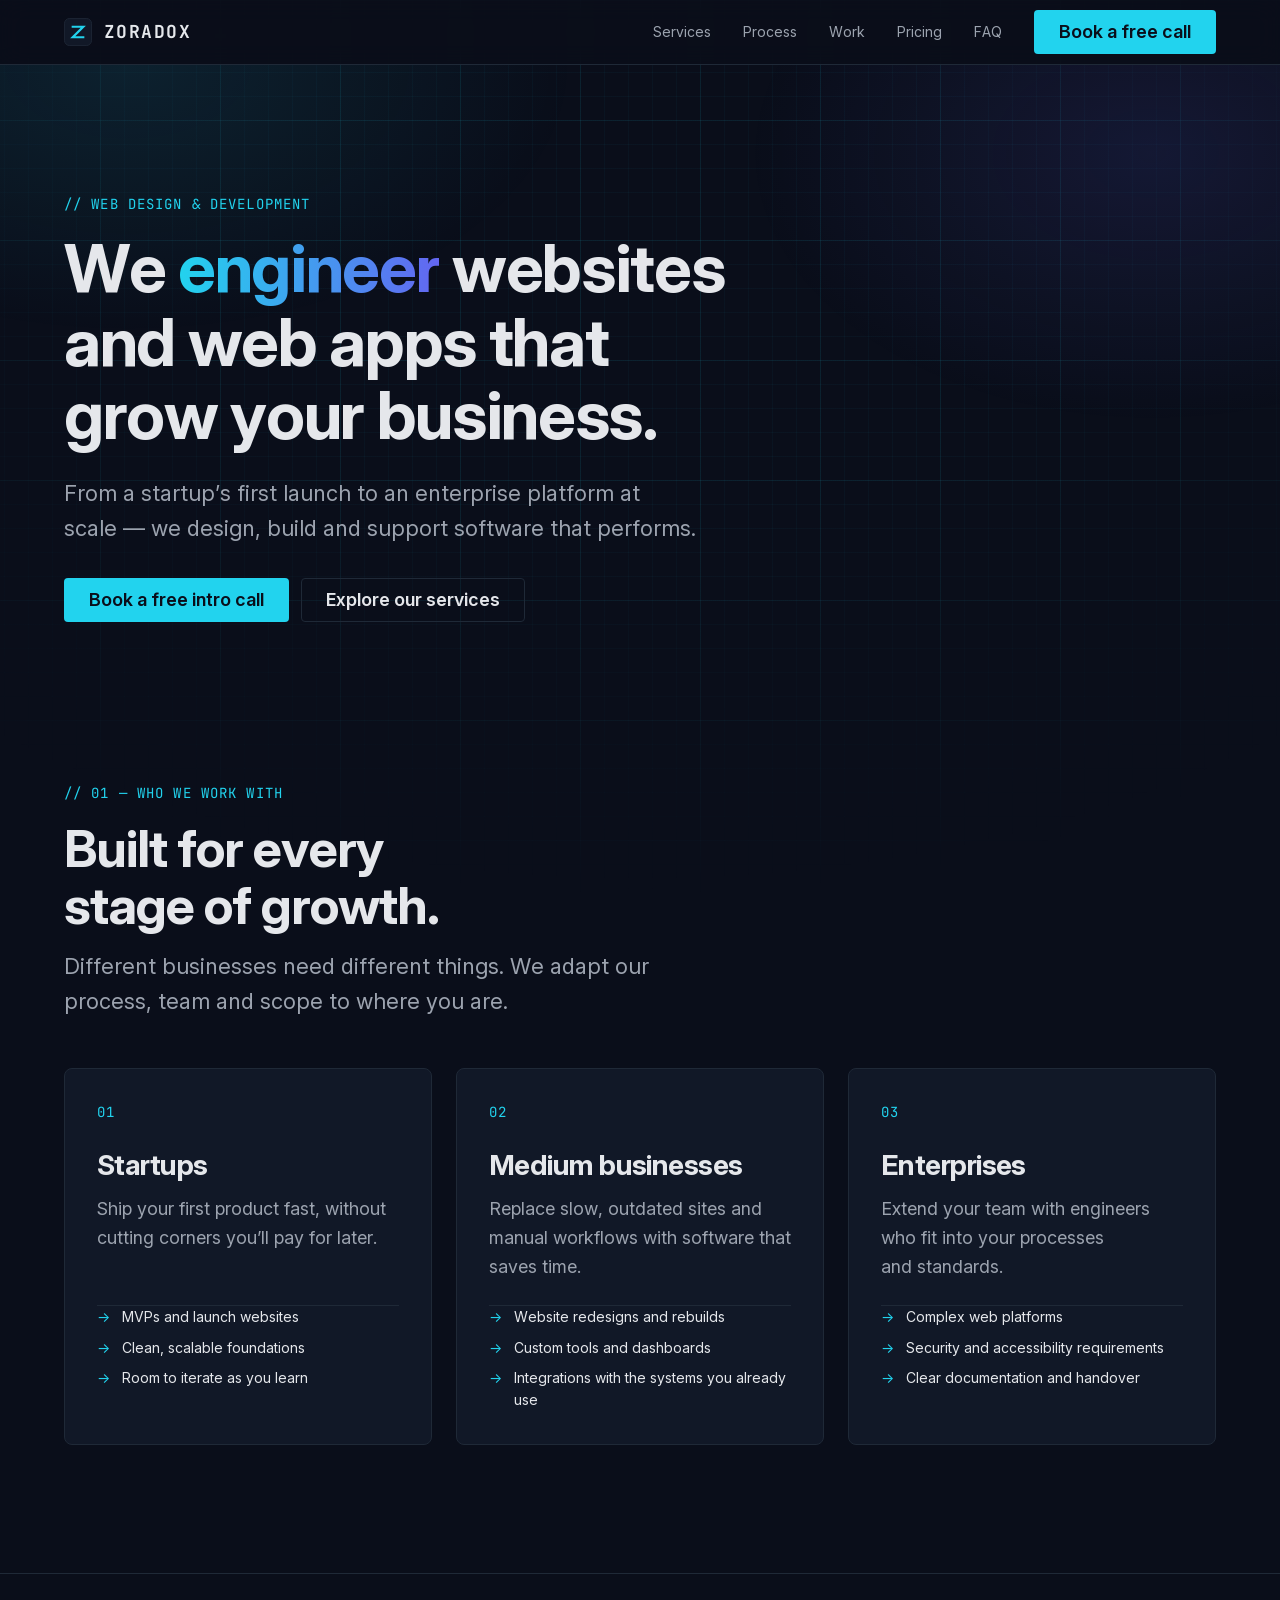
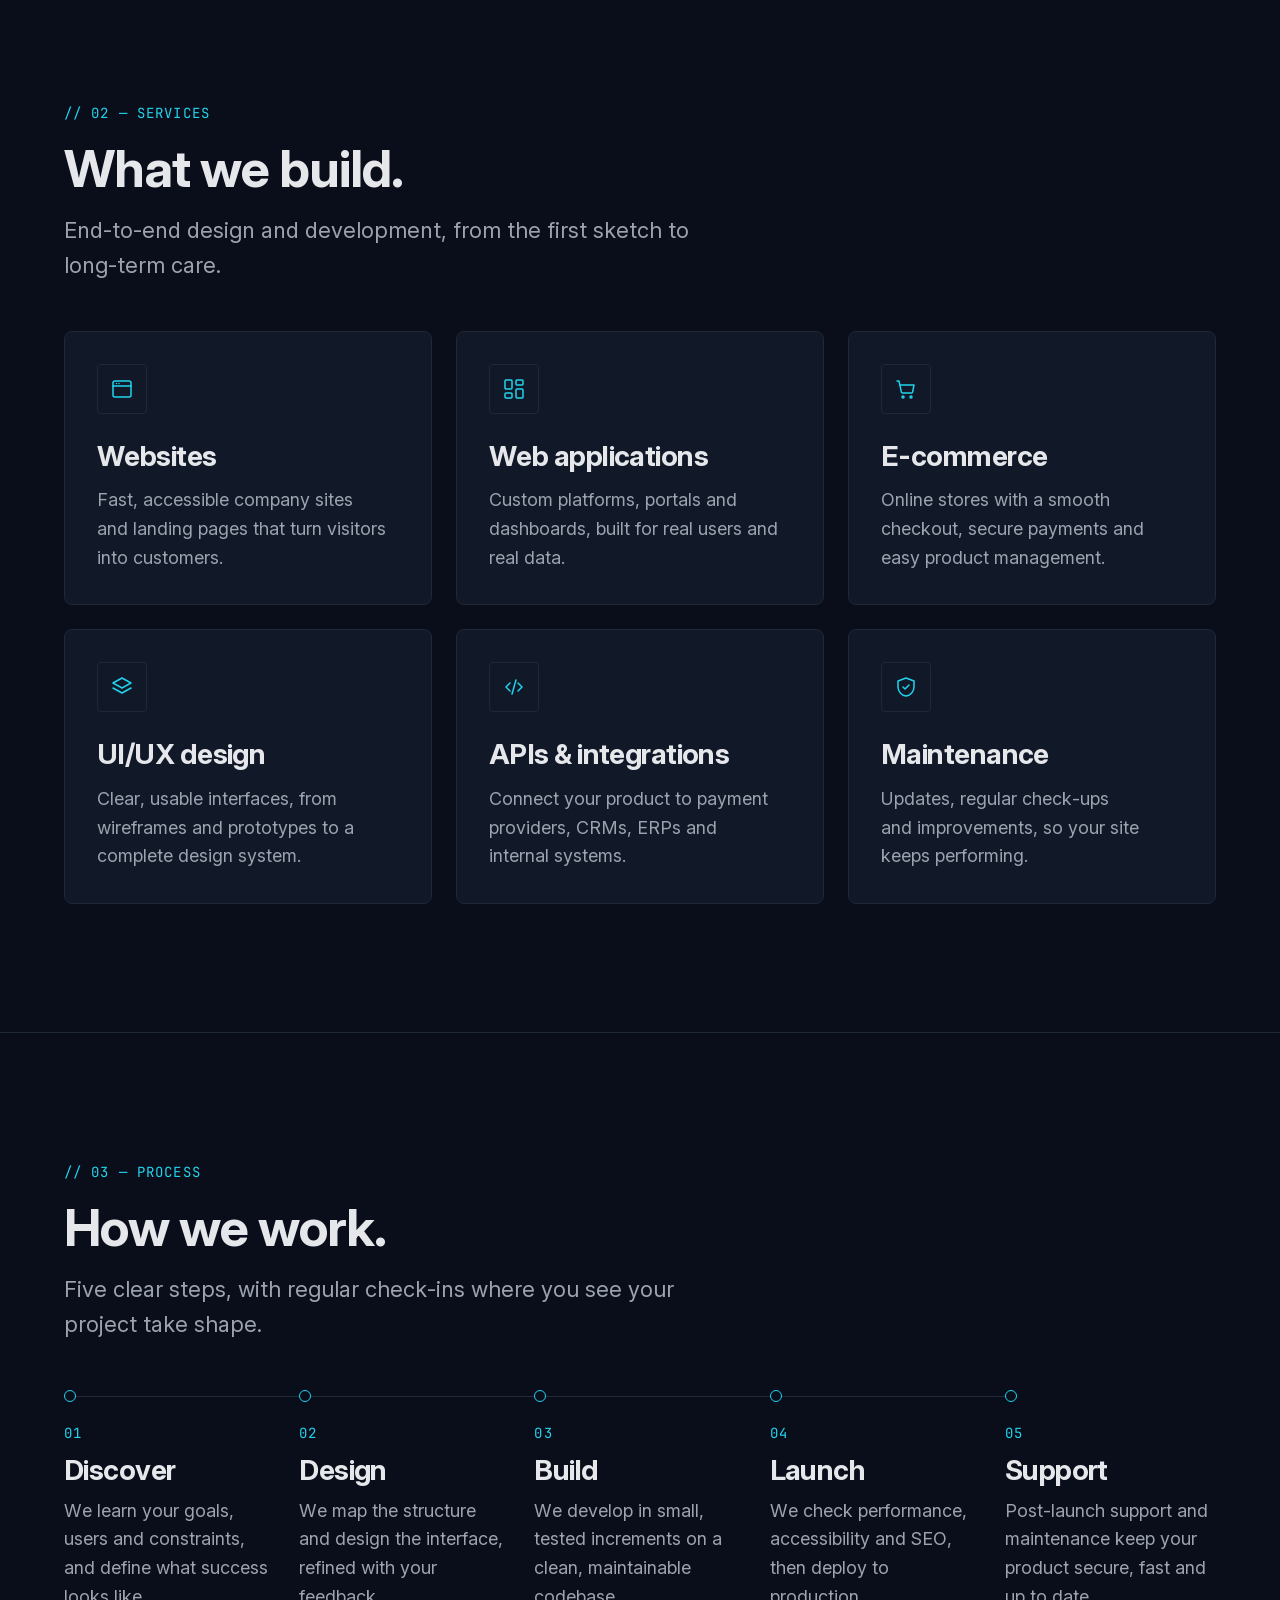
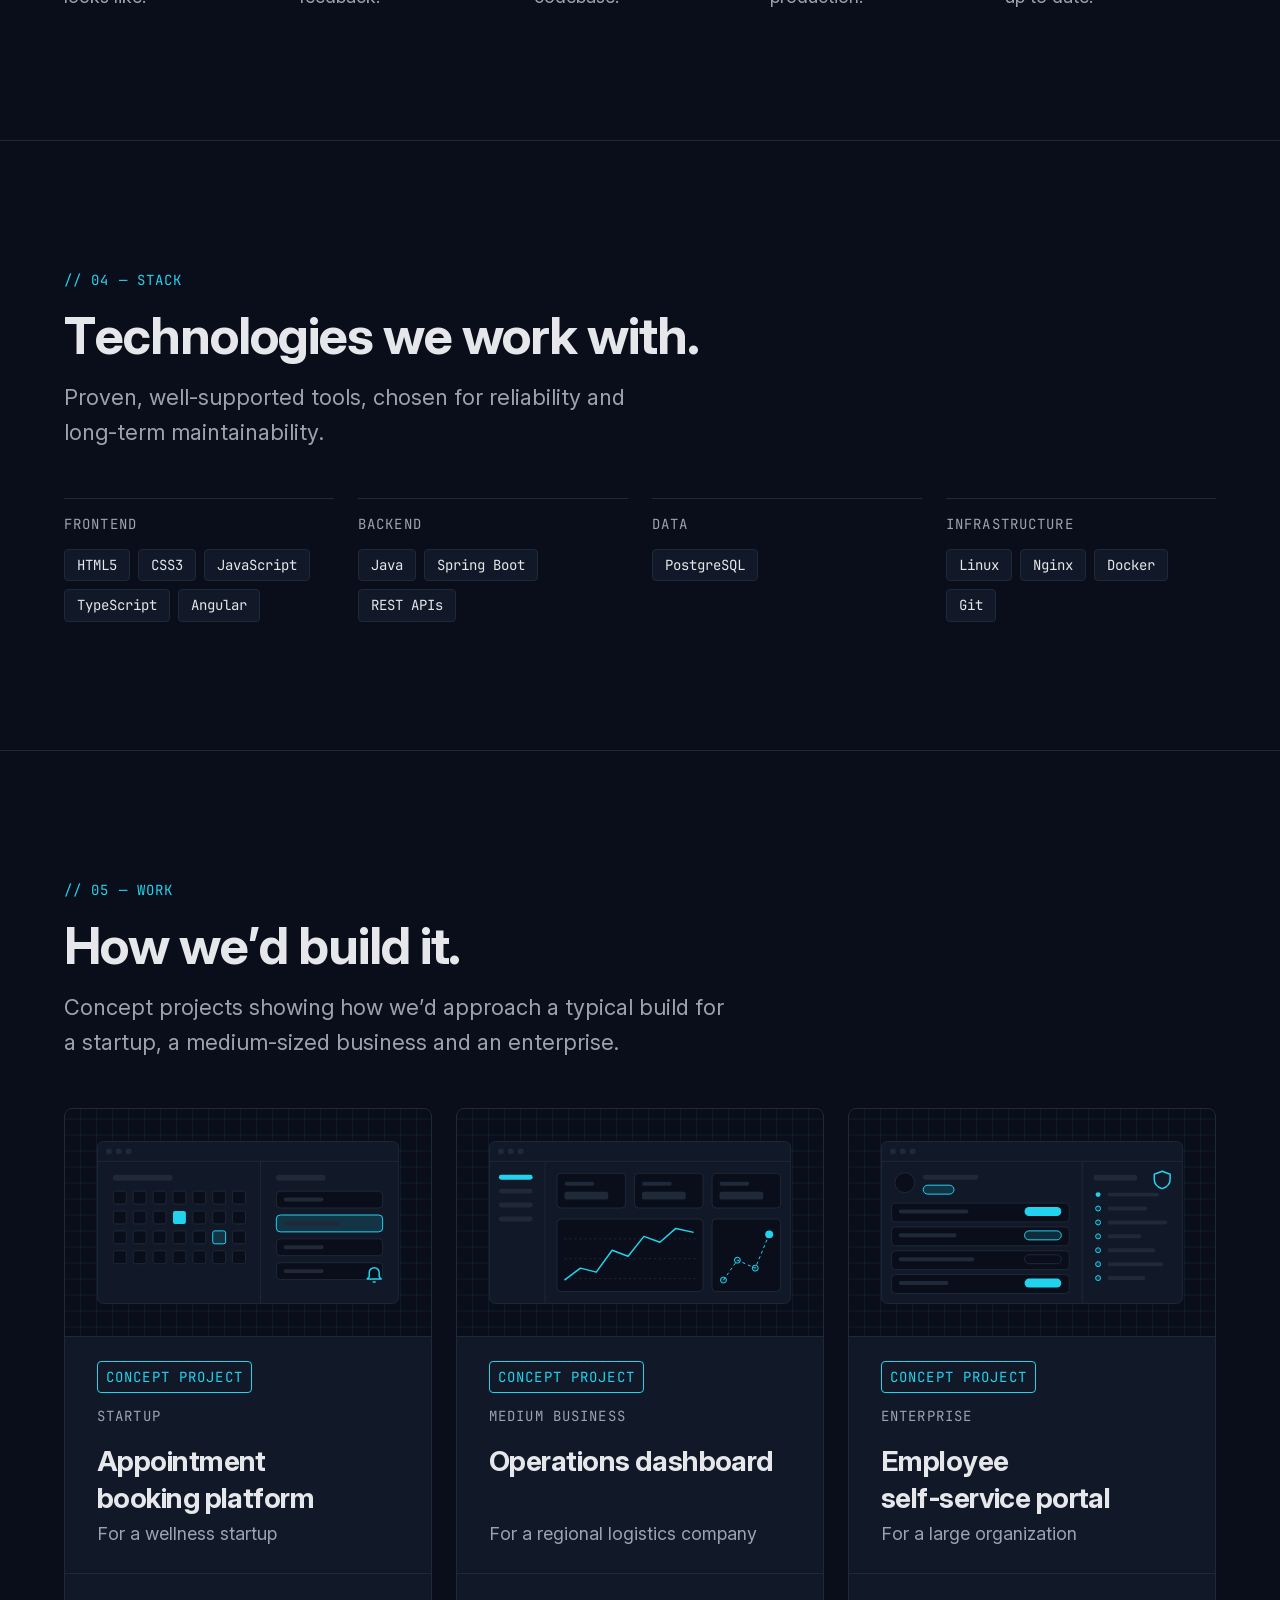
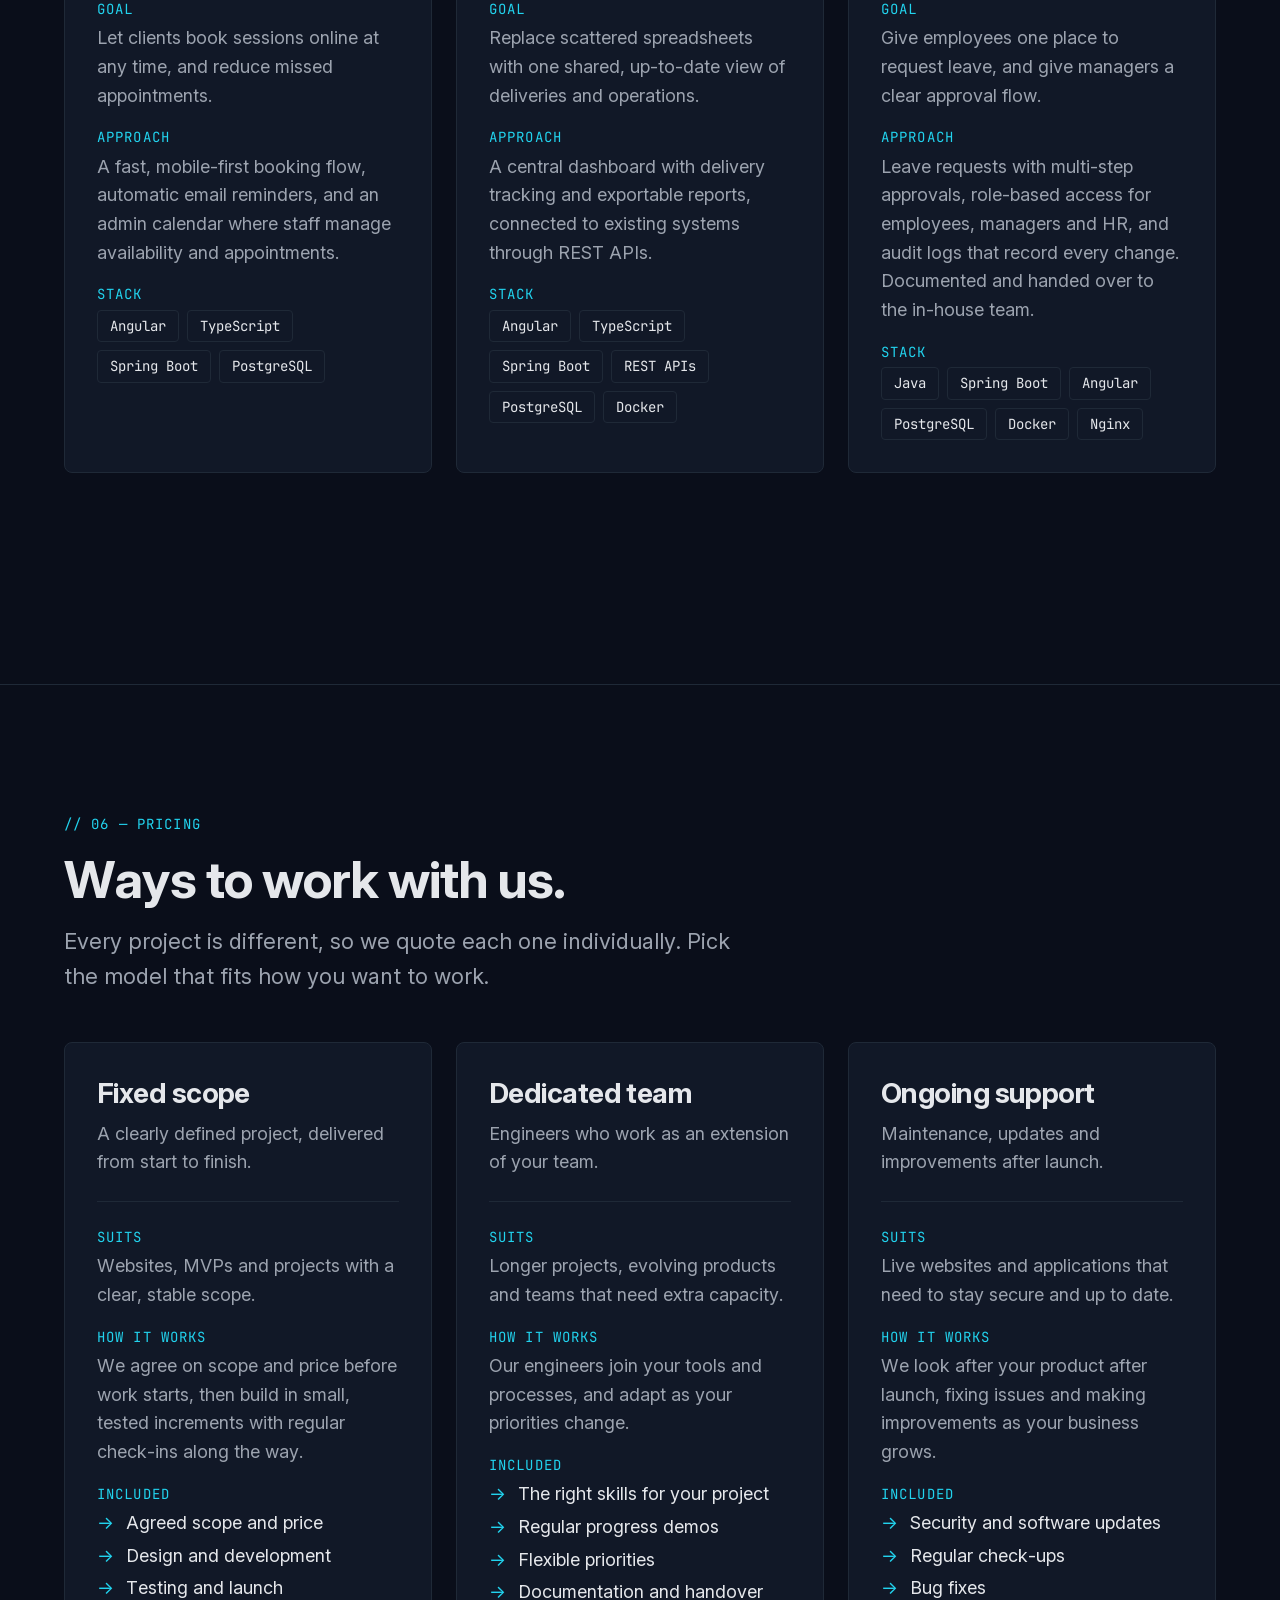
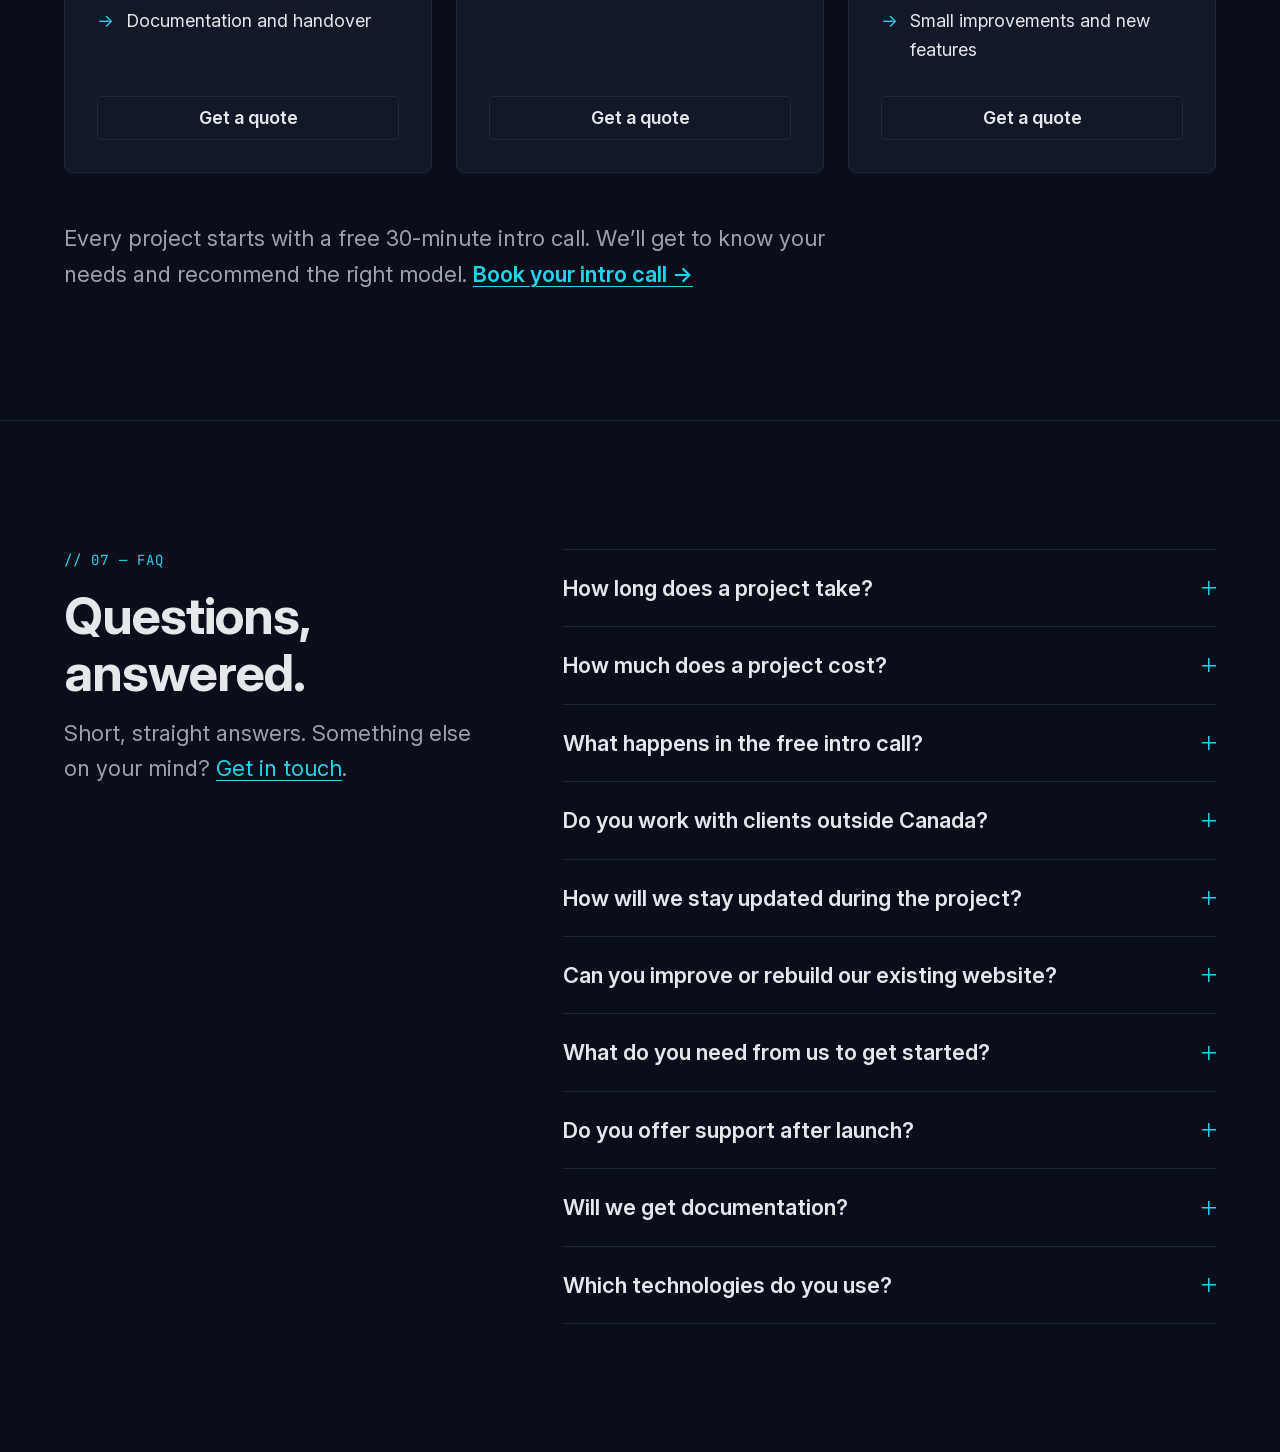
==== commit 6456fe58: "Add FAQ section; set areas served to Canada and worldwide" ====
--- a/site/index.html
+++ b/site/index.html
@@ -78,7 +78,10 @@
           "postalCode": "[POSTAL_CODE]",
           "addressCountry": "[COUNTRY_CODE]"
         },
-        "areaServed": "[AREA_SERVED]",
+        "areaServed": [
+          { "@type": "Country", "name": "Canada" },
+          "Worldwide"
+        ],
         "parentOrganization": { "@id": "https://zoradox.com/#organization" }
       }
     ]
@@ -668,6 +671,97 @@
 
 
     <!-- ===== FAQ ===== -->
+    <section class="faq section" id="faq" aria-labelledby="faq-title">
+      <div class="container faq__layout">
+        <header class="section-header faq__header" data-reveal>
+          <p class="section-label"><span aria-hidden="true">// </span>07 — FAQ</p>
+          <h2 class="section-header__title" id="faq-title">Questions, answered.</h2>
+          <p class="section-header__intro">
+            Short, straight answers. Something else on your mind?
+            <a href="#contact">Get in touch</a>.
+          </p>
+        </header>
+
+        <div class="faq__list" data-reveal>
+          <details class="faq__item">
+            <summary class="faq__question">How long does a project take?</summary>
+            <div class="faq__answer">
+              <p>It depends on the scope. A focused website takes less time than a complex web application. We agree on a realistic timeline together during planning, before development starts.</p>
+            </div>
+          </details>
+
+          <details class="faq__item">
+            <summary class="faq__question">How much does a project cost?</summary>
+            <div class="faq__answer">
+              <p>Every project is quoted individually, based on its scope and the way of working that suits you. The free intro call is the first step: once we understand your needs, we can prepare a quote.</p>
+            </div>
+          </details>
+
+          <details class="faq__item">
+            <summary class="faq__question">What happens in the free intro call?</summary>
+            <div class="faq__answer">
+              <p>In 30&nbsp;minutes, we learn about your goals and what you need, then recommend the way of working that fits your project. There’s no obligation.</p>
+            </div>
+          </details>
+
+          <details class="faq__item">
+            <summary class="faq__question">Do you work with clients outside Canada?</summary>
+            <div class="faq__answer">
+              <p>Yes. We work with clients across Canada and worldwide. We work remotely and arrange meeting times to suit your time zone.</p>
+            </div>
+          </details>
+
+          <details class="faq__item">
+            <summary class="faq__question">How will we stay updated during the project?</summary>
+            <div class="faq__answer">
+              <p>Through regular check-ins where you see your project take shape, so you can give feedback as we go.</p>
+            </div>
+          </details>
+
+          <details class="faq__item">
+            <summary class="faq__question">Can you improve or rebuild our existing website?</summary>
+            <div class="faq__answer">
+              <p>Yes. We start by reviewing what you have, then recommend whether it’s better to improve your current site or rebuild it.</p>
+            </div>
+          </details>
+
+          <details class="faq__item">
+            <summary class="faq__question">What do you need from us to get started?</summary>
+            <div class="faq__answer">
+              <ul class="faq__points" role="list">
+                <li>Your goals for the project</li>
+                <li>Any existing content or brand materials</li>
+                <li>Access to your current systems, if relevant</li>
+                <li>One point of contact for decisions and feedback</li>
+              </ul>
+            </div>
+          </details>
+
+          <details class="faq__item">
+            <summary class="faq__question">Do you offer support after launch?</summary>
+            <div class="faq__answer">
+              <p>Yes. We offer post-launch support once your project is live. For longer-term care, our <a href="#pricing">Ongoing support</a> model covers updates, regular check-ups and improvements.</p>
+            </div>
+          </details>
+
+          <details class="faq__item">
+            <summary class="faq__question">Will we get documentation?</summary>
+            <div class="faq__answer">
+              <p>Yes. We document what we build and hand it over properly, so your team can understand and maintain it.</p>
+            </div>
+          </details>
+
+          <details class="faq__item">
+            <summary class="faq__question">Which technologies do you use?</summary>
+            <div class="faq__answer">
+              <p>Proven, well-supported tools, chosen to suit each project. See <a href="#stack">the technologies we work with</a>.</p>
+            </div>
+          </details>
+        </div>
+      </div>
+    </section>
+
+
     <!-- ===== CONTACT ===== -->
   </main>
 
--- a/site/css/styles.css
+++ b/site/css/styles.css
@@ -1115,3 +1115,106 @@
   font-weight: 600;
   white-space: nowrap;
 }
+
+/* ===== FAQ ===== */
+
+.faq__layout {
+  display: grid;
+  gap: var(--space-6);
+}
+
+/* The grid gap spaces header and list, so drop the shared header margin */
+.faq__header {
+  margin-bottom: 0;
+}
+
+.faq__list {
+  border-top: var(--border);
+}
+
+.faq__item {
+  border-bottom: var(--border);
+}
+
+/* Remove the browser's default triangle; we draw our own +/− icon */
+.faq__question {
+  display: flex;
+  align-items: center;
+  justify-content: space-between;
+  gap: var(--space-5);
+  min-height: 2.75rem;
+  padding-block: var(--space-5);
+  font-size: var(--step-1);
+  font-weight: 600;
+  line-height: var(--leading-snug);
+  list-style: none;
+  cursor: pointer;
+  transition: color var(--duration-fast) var(--ease-out);
+}
+
+.faq__question::-webkit-details-marker {
+  display: none;
+}
+
+.faq__question:hover {
+  color: var(--color-accent);
+}
+
+/* Keep the focus ring inside the row, so it doesn't overlap the open answer */
+.faq__question:focus-visible {
+  outline-offset: 0;
+}
+
+/* Plus icon: two gradient bars. When open, the vertical bar shrinks
+   to zero height, leaving a minus. background-size is animatable. */
+.faq__question::after {
+  content: "";
+  flex-shrink: 0;
+  width: 0.875rem;
+  height: 0.875rem;
+  background-image:
+    linear-gradient(var(--color-accent), var(--color-accent)),
+    linear-gradient(var(--color-accent), var(--color-accent));
+  background-position: center;
+  background-repeat: no-repeat;
+  background-size: 100% 1.5px, 1.5px 100%;
+  transition: background-size var(--duration-base) var(--ease-out);
+}
+
+.faq__item[open] > .faq__question::after {
+  background-size: 100% 1.5px, 1.5px 0%;
+}
+
+.faq__answer {
+  max-width: 42rem;
+  padding-bottom: var(--space-5);
+  color: var(--color-muted);
+}
+
+.faq__points li {
+  display: flex;
+  gap: var(--space-3);
+}
+
+.faq__points li + li {
+  margin-top: var(--space-1);
+}
+
+.faq__points li::before {
+  content: "→";
+  color: var(--color-accent);
+}
+
+@media (width >= 64em) {
+  .faq__layout {
+    grid-template-columns: minmax(0, 2fr) minmax(0, 3fr);
+    gap: var(--space-8);
+    align-items: start;
+  }
+
+  /* Header stays in view while the questions scroll past */
+  .faq__header {
+    position: sticky;
+    top: calc(var(--header-height) + var(--space-6));
+  }
+}
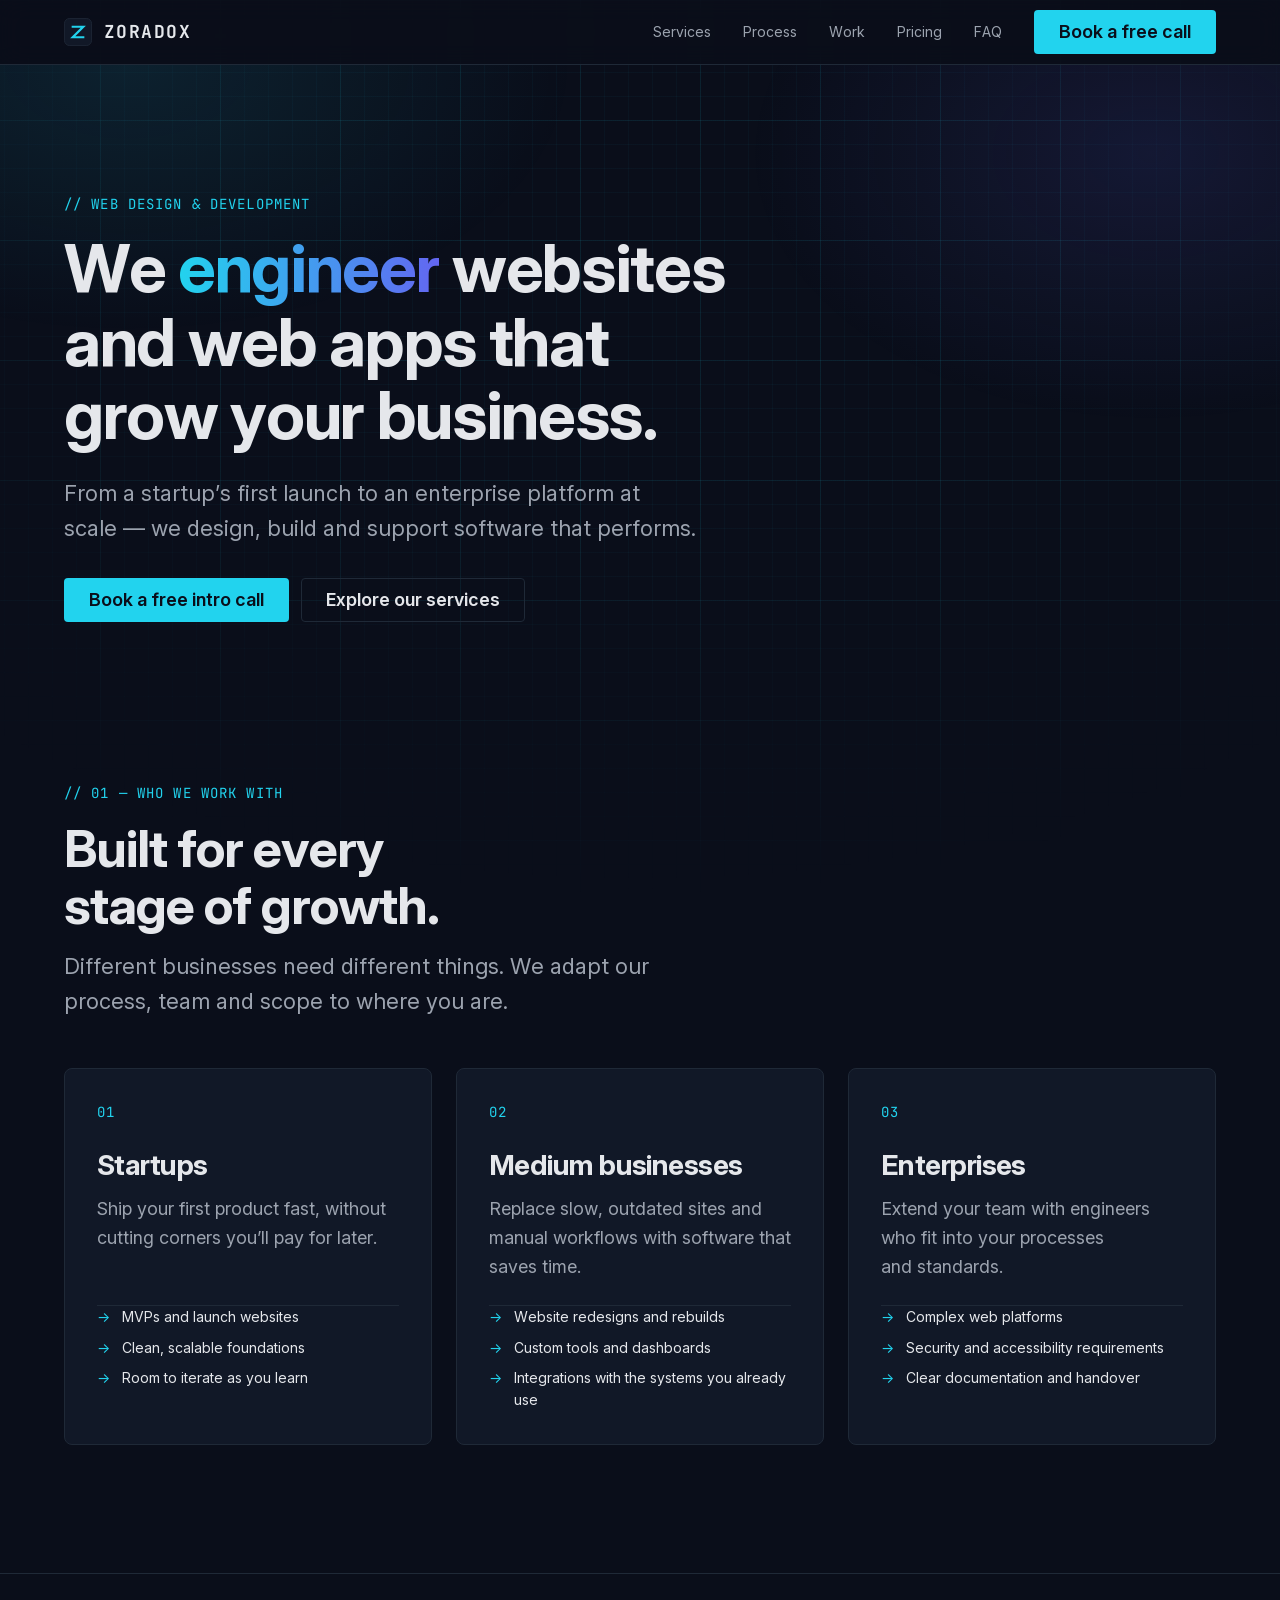
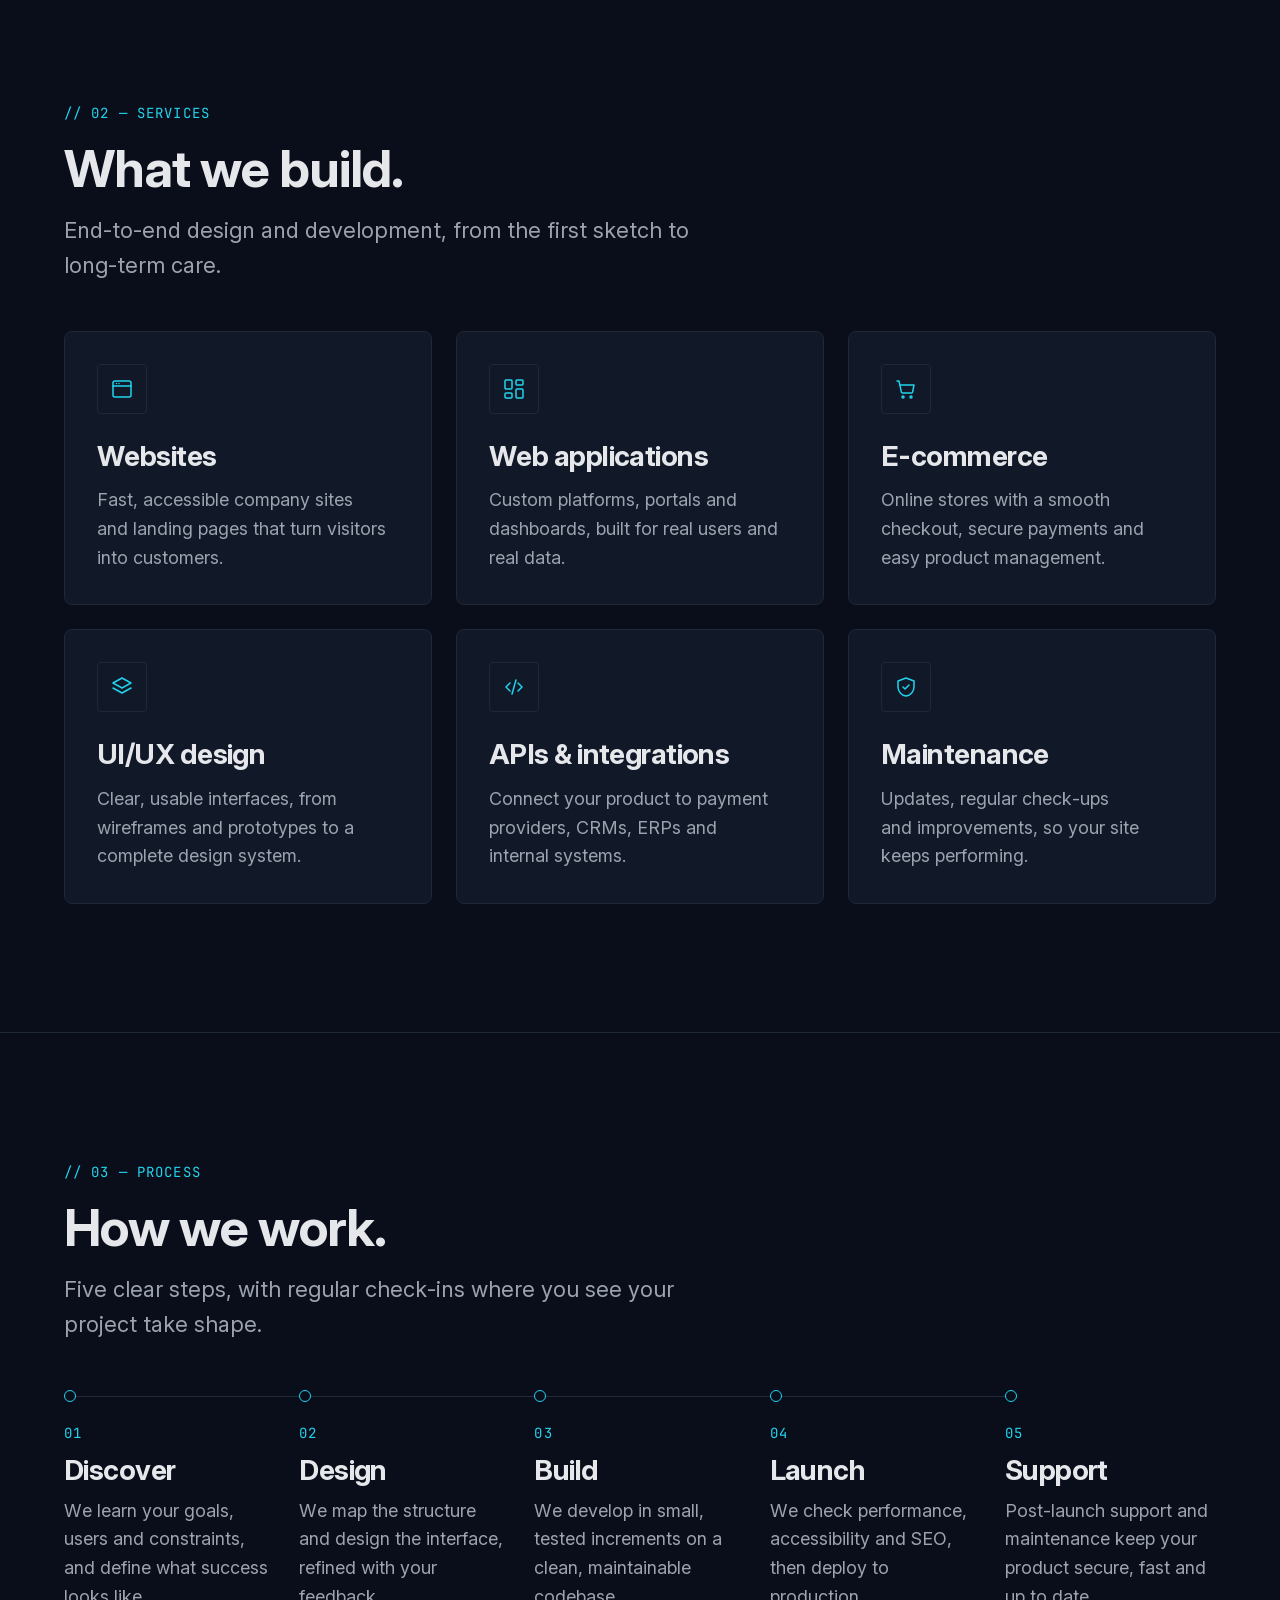
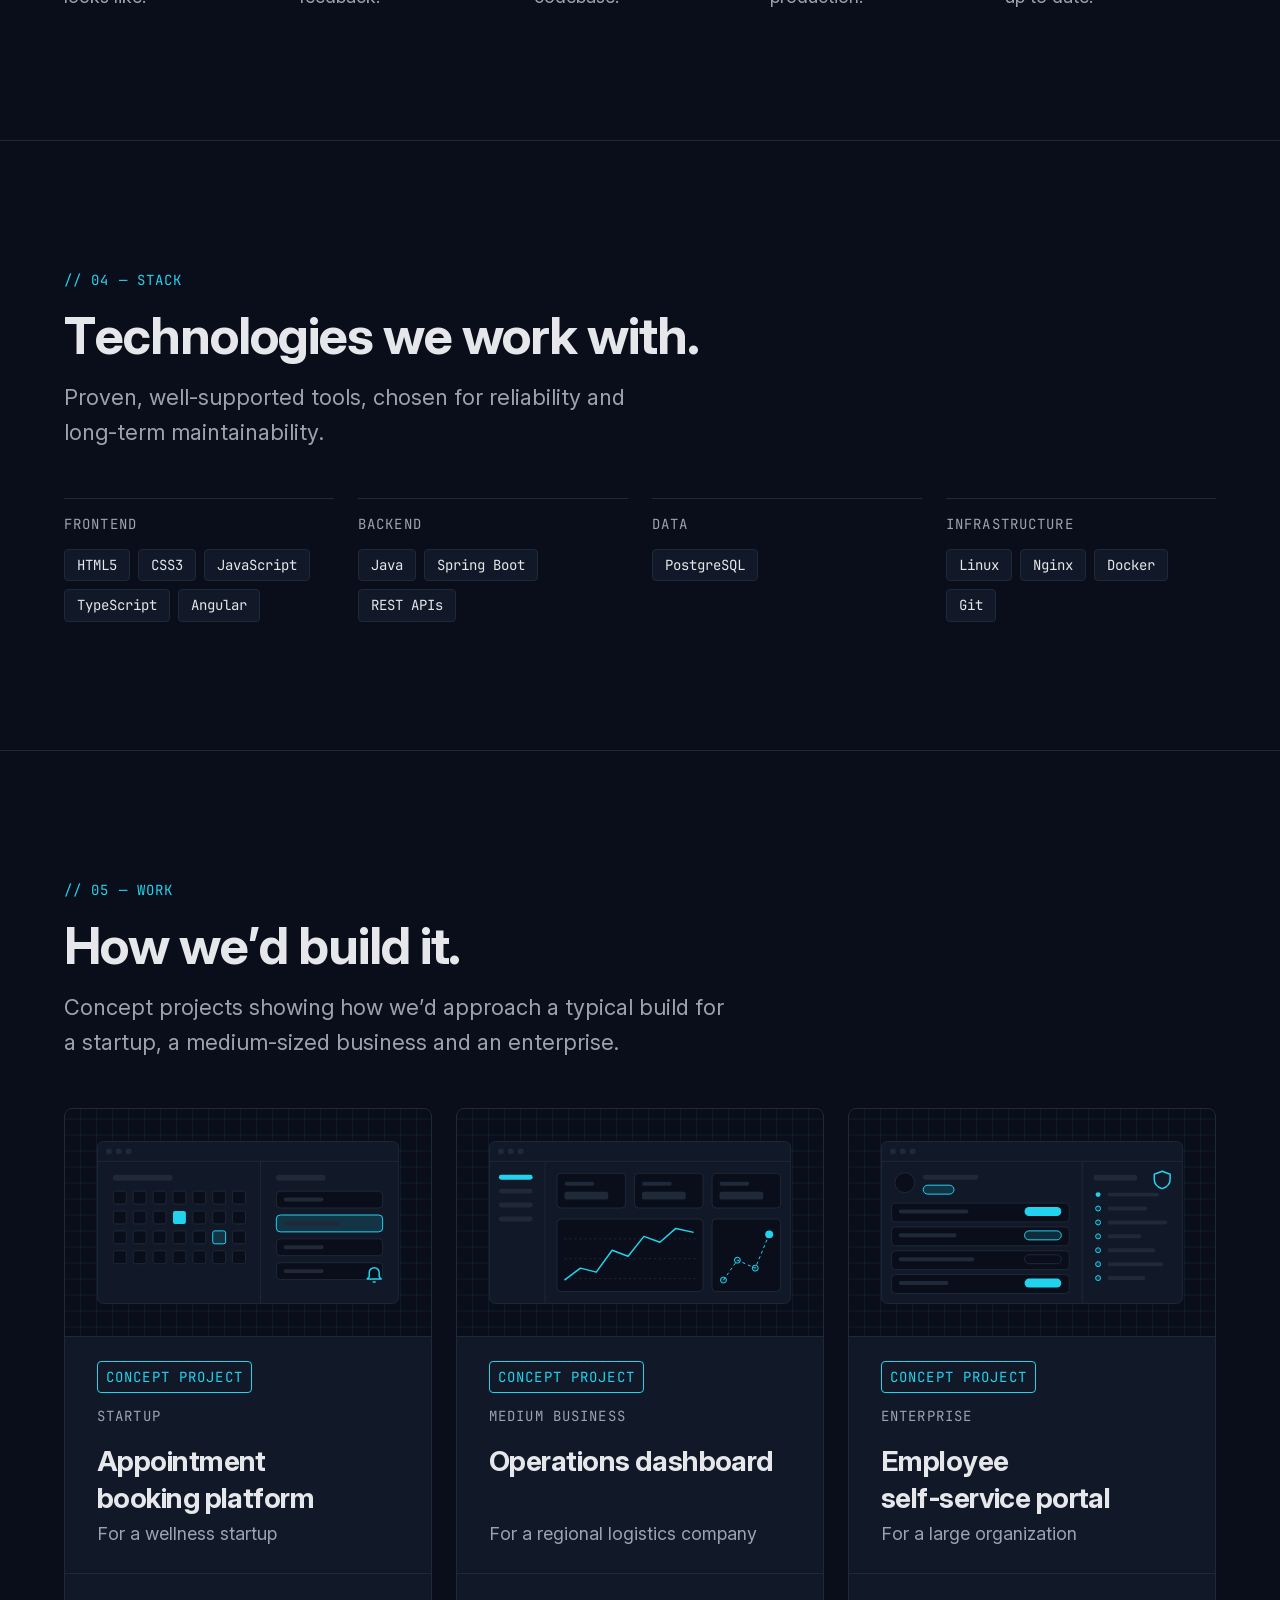
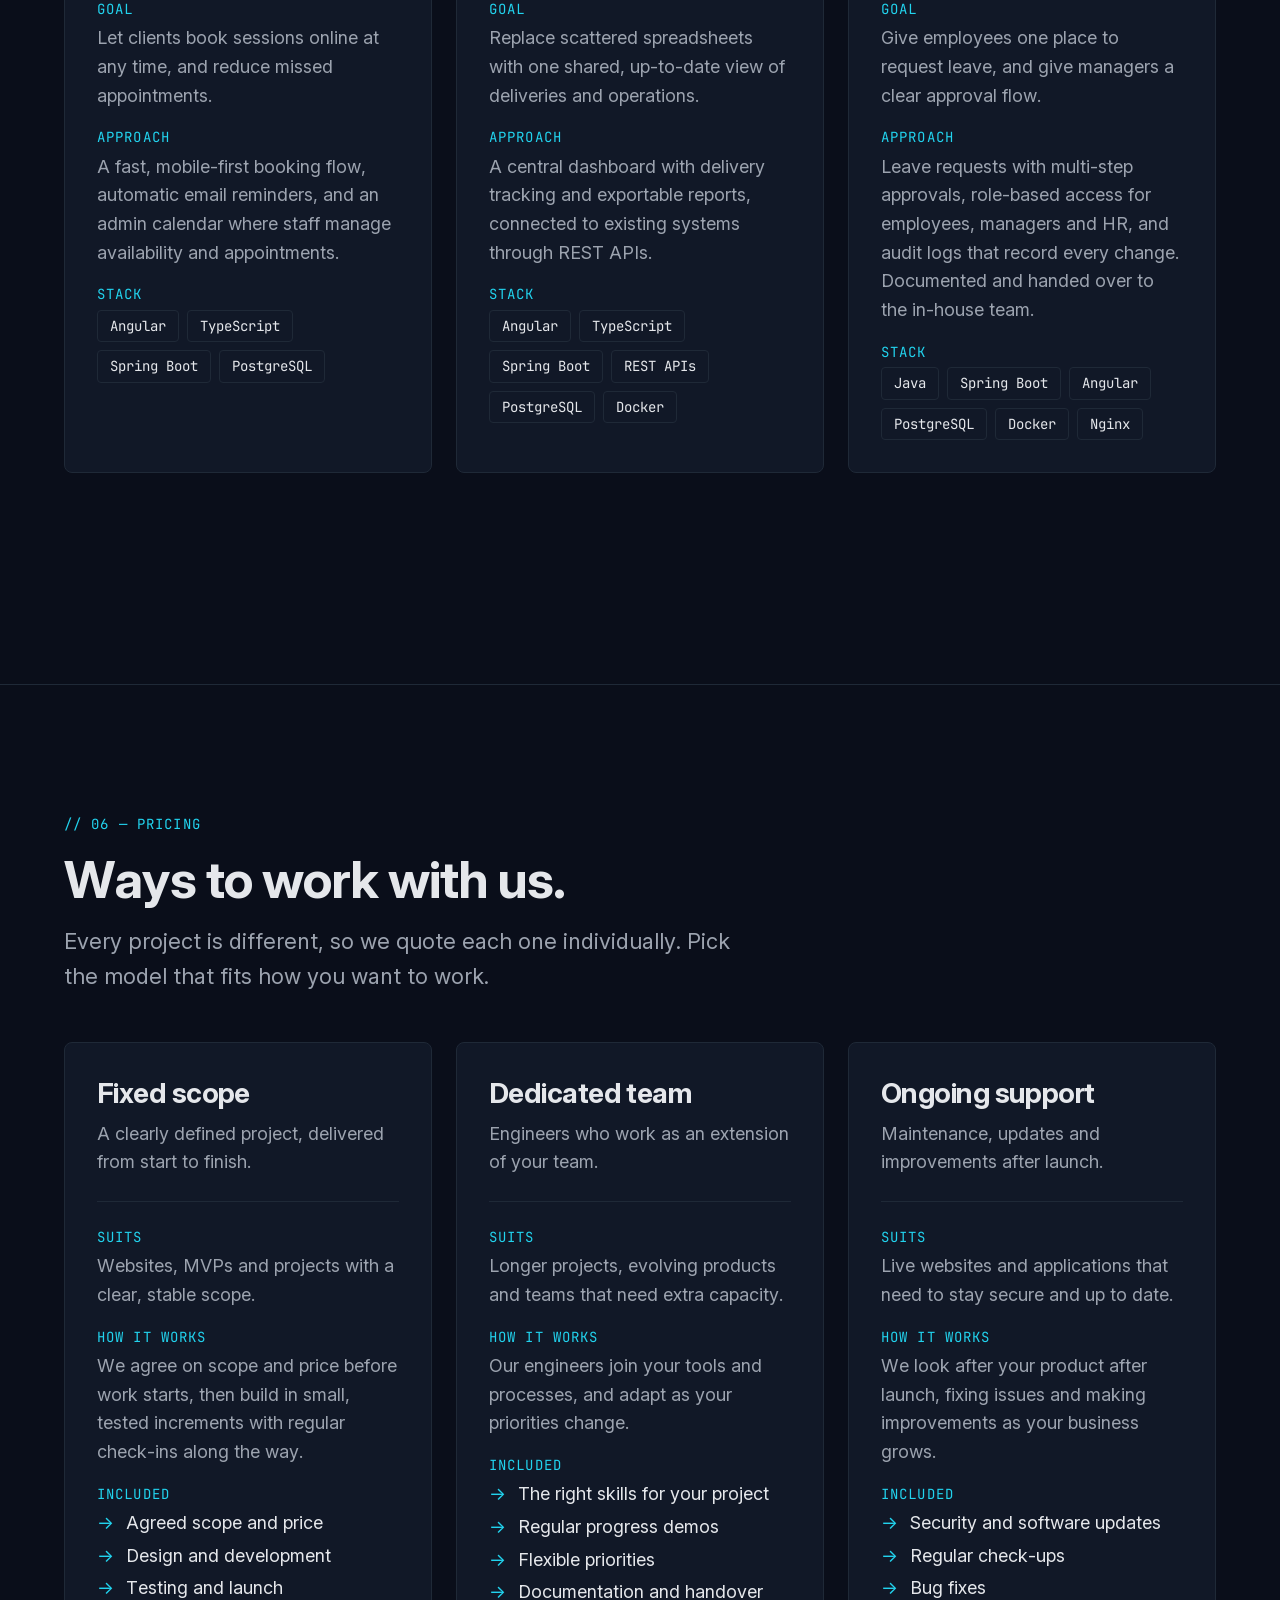
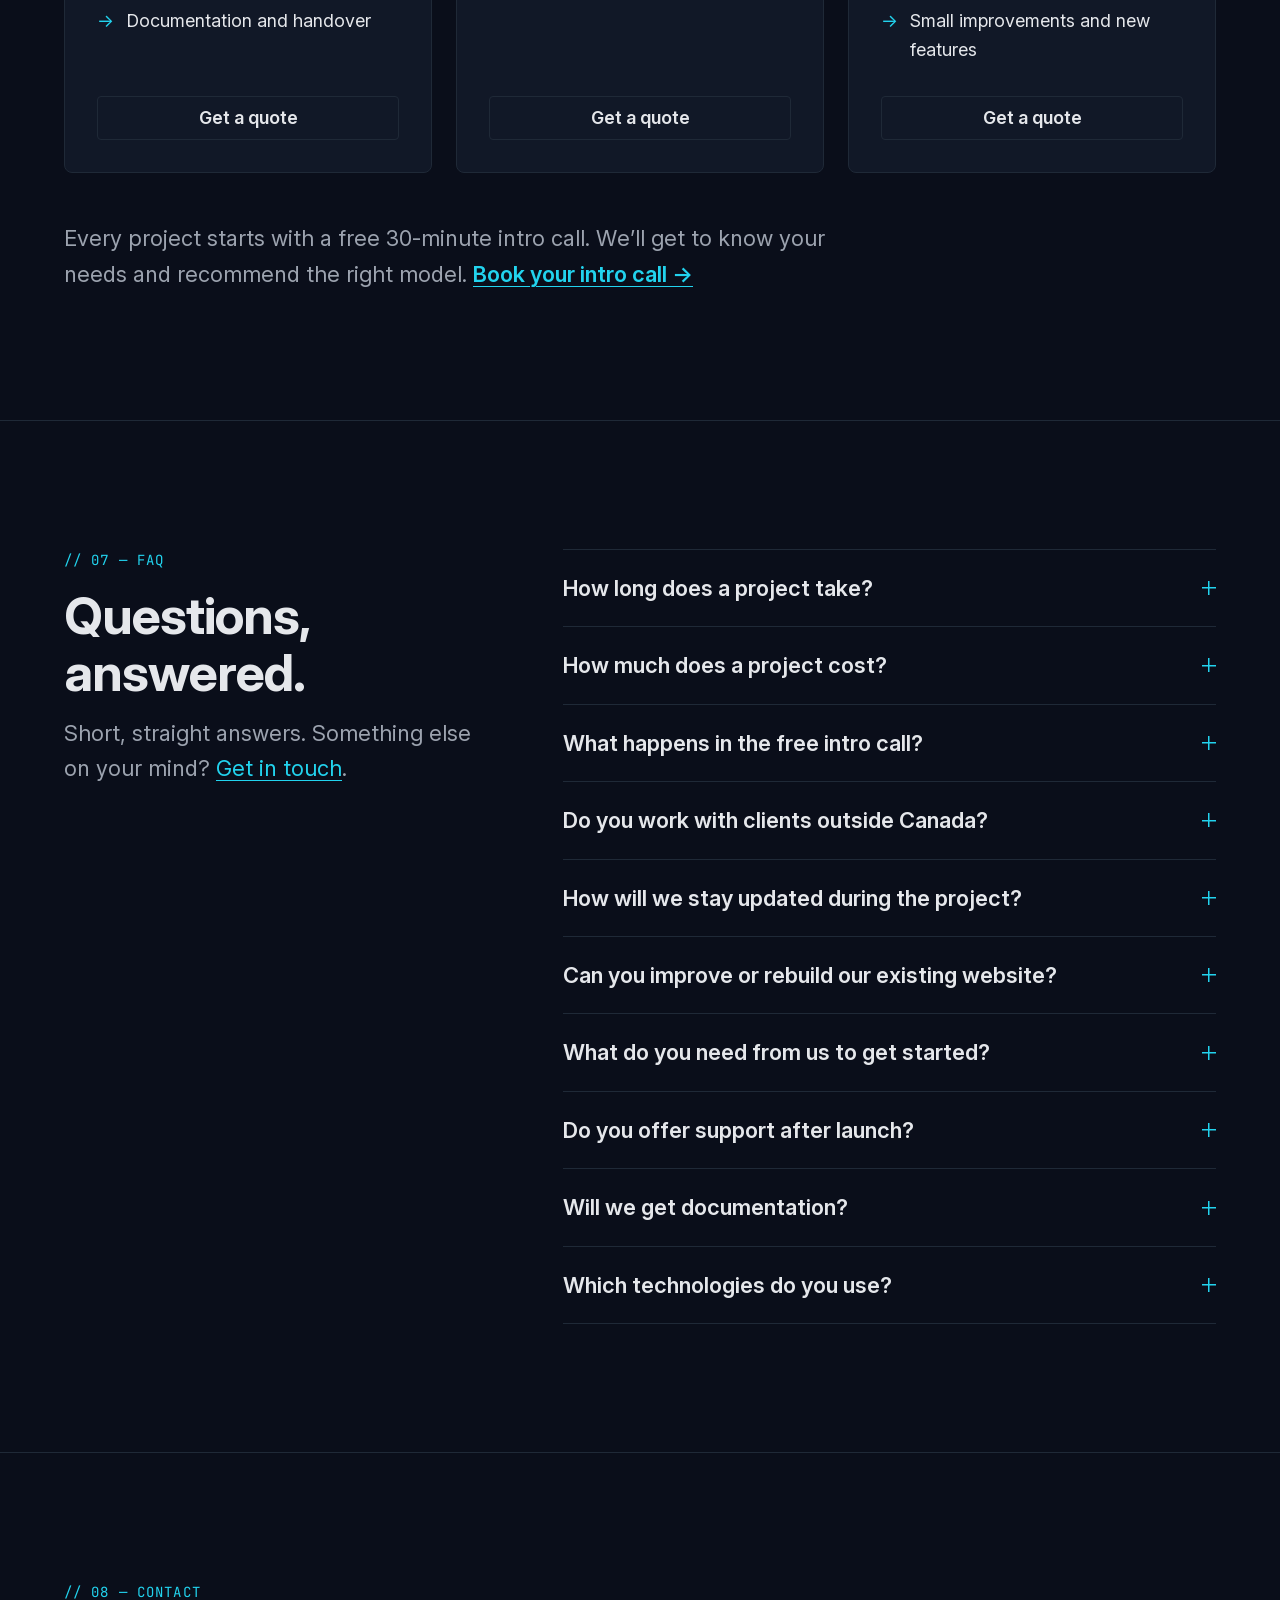
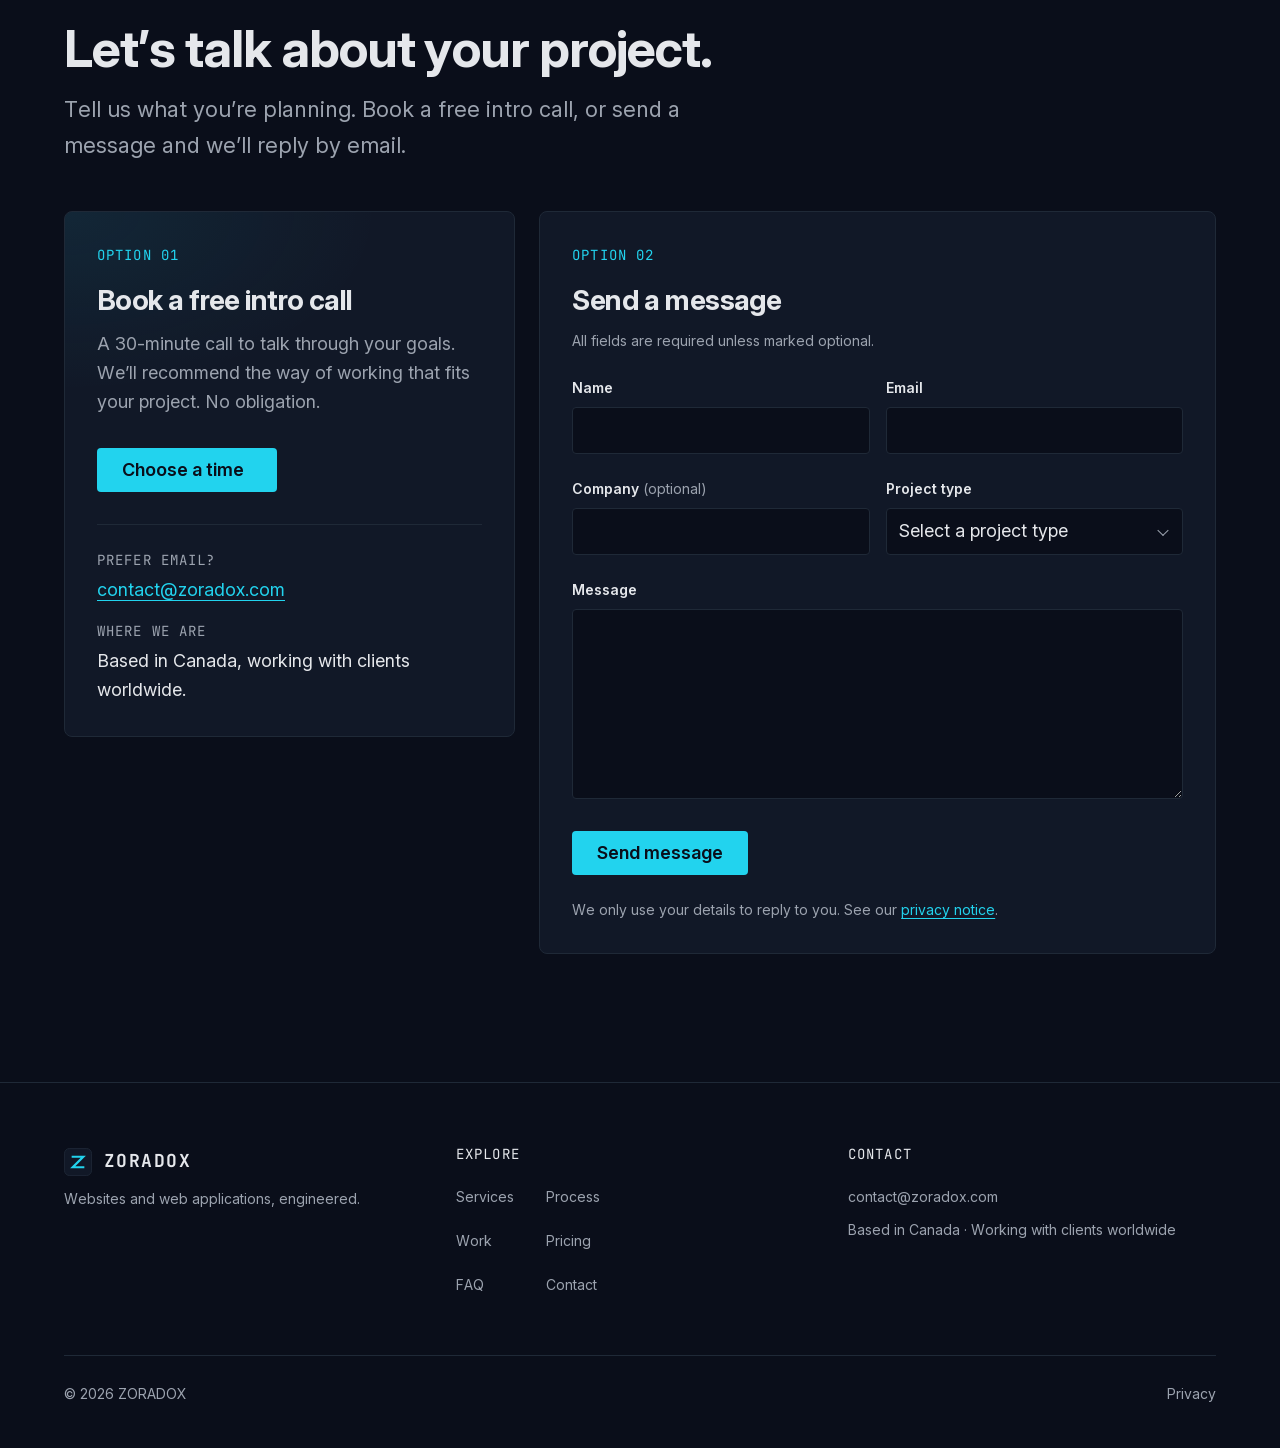
==== commit b66b94c1: "Add contact section, footer, thank-you and privacy pages" ====
--- a/site/index.html
+++ b/site/index.html
@@ -38,7 +38,6 @@
 
   <!-- Twitter / X card -->
   <meta name="twitter:card" content="summary_large_image">
-  <meta name="twitter:site" content="@[TWITTER_HANDLE]">
   <meta name="twitter:title" content="ZORADOX — Websites &amp; Web Applications">
   <meta name="twitter:description" content="We design and build fast, reliable websites and web applications for startups, medium-sized businesses and enterprises. Book a free intro call.">
   <meta name="twitter:image" content="https://zoradox.com/assets/img/og-image.png">
@@ -55,12 +54,7 @@
         "name": "ZORADOX",
         "url": "https://zoradox.com/",
         "logo": "https://zoradox.com/assets/icons/logo-512.png",
-        "email": "[CONTACT_EMAIL]",
-        "sameAs": [
-          "[LINKEDIN_URL]",
-          "[GITHUB_URL]",
-          "[TWITTER_URL]"
-        ]
+        "email": "contact@zoradox.com"
       },
       {
         "@type": "ProfessionalService",
@@ -69,14 +63,10 @@
         "url": "https://zoradox.com/",
         "image": "https://zoradox.com/assets/img/og-image.png",
         "description": "Design and development of websites and web applications for startups, medium-sized businesses and enterprises.",
-        "email": "[CONTACT_EMAIL]",
-        "telephone": "[PHONE_NUMBER]",
+        "email": "contact@zoradox.com",
         "address": {
           "@type": "PostalAddress",
-          "streetAddress": "[STREET_ADDRESS]",
-          "addressLocality": "[CITY]",
-          "postalCode": "[POSTAL_CODE]",
-          "addressCountry": "[COUNTRY_CODE]"
+          "addressCountry": "CA"
         },
         "areaServed": [
           { "@type": "Country", "name": "Canada" },
@@ -763,8 +753,161 @@
 
 
     <!-- ===== CONTACT ===== -->
+    <section class="contact section" id="contact" aria-labelledby="contact-title">
+      <div class="container">
+        <header class="section-header" data-reveal>
+          <p class="section-label"><span aria-hidden="true">// </span>08 — Contact</p>
+          <h2 class="section-header__title" id="contact-title">Let’s talk about your project.</h2>
+          <p class="section-header__intro">
+            Tell us what you’re planning. Book a free intro call, or send a message and
+            we’ll reply by email.
+          </p>
+        </header>
+
+        <div class="contact__grid">
+          <article class="contact__card contact__card--call" aria-labelledby="contact-call-title" data-reveal>
+            <p class="contact__kicker" aria-hidden="true">Option 01</p>
+            <h3 class="contact__title" id="contact-call-title">Book a free intro call</h3>
+            <p class="contact__text">
+              A 30&#8209;minute call to talk through your goals. We’ll recommend the way of
+              working that fits your project. No obligation.
+            </p>
+            <a class="btn btn--primary contact__call-btn" href="https://cal.com/zoradox/intro-call" target="_blank" rel="noopener">
+              Choose a time<span class="visually-hidden"> for your free intro call (opens in a new tab)</span>
+            </a>
+
+            <dl class="contact__details">
+              <dt>Prefer email?</dt>
+              <dd><a href="mailto:contact@zoradox.com">contact@zoradox.com</a></dd>
+              <dt>Where we are</dt>
+              <dd>Based in Canada, working with clients worldwide.</dd>
+            </dl>
+          </article>
+
+          <article class="contact__card" aria-labelledby="contact-form-title" data-reveal>
+            <p class="contact__kicker" aria-hidden="true">Option 02</p>
+            <h3 class="contact__title" id="contact-form-title">Send a message</h3>
+
+            <form class="contact__form" action="https://api.web3forms.com/submit" method="POST"
+                  data-success="Thanks, your message has been sent. We’ll reply to you by email."
+                  data-error="Sorry, your message couldn’t be sent. Please try again, or email us at contact@zoradox.com.">
+              <input type="hidden" name="access_key" value="f189591f-554b-4ec9-977c-fb60d2ab607e">
+              <input type="hidden" name="redirect" value="https://zoradox.com/thank-you.html">
+              <input type="checkbox" name="botcheck" class="contact__honeypot" style="display: none;" tabindex="-1" autocomplete="off">
+
+              <p class="contact__note">All fields are required unless marked optional.</p>
+
+              <div class="contact__fields">
+                <div class="contact__field">
+                  <label class="contact__label" for="contact-name">Name</label>
+                  <input class="contact__input" id="contact-name" name="name" type="text"
+                         autocomplete="name" maxlength="100" required
+                         aria-describedby="contact-name-error"
+                         data-error-required="Please enter your name.">
+                  <p class="contact__error" id="contact-name-error"></p>
+                </div>
+
+                <div class="contact__field">
+                  <label class="contact__label" for="contact-email">Email</label>
+                  <input class="contact__input" id="contact-email" name="email" type="email"
+                         autocomplete="email" maxlength="200" required
+                         aria-describedby="contact-email-error"
+                         data-error-required="Please enter your email address."
+                         data-error-type="Please enter a valid email address, like name@company.com.">
+                  <p class="contact__error" id="contact-email-error"></p>
+                </div>
+
+                <div class="contact__field">
+                  <label class="contact__label" for="contact-company">
+                    Company <span class="contact__optional">(optional)</span>
+                  </label>
+                  <input class="contact__input" id="contact-company" name="company" type="text"
+                         autocomplete="organization" maxlength="100">
+                </div>
+
+                <div class="contact__field">
+                  <label class="contact__label" for="contact-project">Project type</label>
+                  <div class="contact__select">
+                    <select class="contact__input" id="contact-project" name="project_type" required
+                            aria-describedby="contact-project-error"
+                            data-error-required="Please choose a project type.">
+                      <option value="">Select a project type</option>
+                      <option>Website</option>
+                      <option>Web application</option>
+                      <option>E-commerce</option>
+                      <option>UI/UX design</option>
+                      <option>APIs &amp; integrations</option>
+                      <option>Ongoing support</option>
+                      <option>Other</option>
+                    </select>
+                  </div>
+                  <p class="contact__error" id="contact-project-error"></p>
+                </div>
+
+                <div class="contact__field contact__field--full">
+                  <label class="contact__label" for="contact-message">Message</label>
+                  <textarea class="contact__input contact__textarea" id="contact-message" name="message"
+                            rows="6" maxlength="5000" required
+                            aria-describedby="contact-message-error"
+                            data-error-required="Please tell us a little about your project."></textarea>
+                  <p class="contact__error" id="contact-message-error"></p>
+                </div>
+              </div>
+
+              <div class="contact__actions">
+                <button class="btn btn--primary contact__submit" type="submit" data-sending="Sending…">Send message</button>
+                <p class="contact__status" role="status"></p>
+              </div>
+
+              <p class="contact__privacy">
+                We only use your details to reply to you. See our <a href="privacy.html">privacy notice</a>.
+              </p>
+            </form>
+          </article>
+        </div>
+      </div>
+    </section>
   </main>
 
   <!-- ===== FOOTER ===== -->
+  <footer class="footer" id="footer">
+    <div class="container">
+      <div class="footer__grid">
+        <div class="footer__brand">
+          <a class="footer__logo" href="/">
+            <svg class="footer__logo-mark" width="28" height="28" viewBox="0 0 32 32" aria-hidden="true" focusable="false">
+              <rect x="0.5" y="0.5" width="31" height="31" rx="6"/>
+              <path d="M10 10h12L10 22h12" fill="none" stroke-width="2.5" stroke-linecap="square"/>
+            </svg>
+            ZORADOX
+          </a>
+          <p class="footer__tagline">Websites and web applications, engineered.</p>
+        </div>
+
+        <nav class="footer__nav" aria-label="Footer">
+          <h2 class="footer__heading">Explore</h2>
+          <ul class="footer__list" role="list">
+            <li><a class="footer__link" href="#services">Services</a></li>
+            <li><a class="footer__link" href="#process">Process</a></li>
+            <li><a class="footer__link" href="#work">Work</a></li>
+            <li><a class="footer__link" href="#pricing">Pricing</a></li>
+            <li><a class="footer__link" href="#faq">FAQ</a></li>
+            <li><a class="footer__link" href="#contact">Contact</a></li>
+          </ul>
+        </nav>
+
+        <div class="footer__contact">
+          <h2 class="footer__heading">Contact</h2>
+          <p><a class="footer__link" href="mailto:contact@zoradox.com">contact@zoradox.com</a></p>
+          <p class="footer__location">Based in Canada · Working with clients worldwide</p>
+        </div>
+      </div>
+
+      <div class="footer__bottom">
+        <p>© 2026 ZORADOX</p>
+        <a class="footer__link" href="privacy.html">Privacy</a>
+      </div>
+    </div>
+  </footer>
 </body>
 </html>
--- a/site/css/styles.css
+++ b/site/css/styles.css
@@ -45,6 +45,7 @@
   --color-accent:    #22D3EE;   /* electric cyan */
   --color-accent-2:  #6366F1;   /* indigo, for gradients only */
   --color-on-accent: #0A0E1A;   /* text on accent backgrounds */
+  --color-danger:    #F87171;   /* form errors */
   --color-bg-glass:  rgb(10 14 26 / 0.8);   /* --color-bg, translucent */
 
   --color-grid-minor: rgb(34 211 238 / 0.035);
@@ -452,6 +453,92 @@
   font-size: var(--step-1);
 }
 
+/* ===== THANK-YOU PAGE ===== */
+
+.thank-you {
+  padding-block: clamp(var(--space-8), 14vw, var(--space-10));
+}
+
+.thank-you__inner {
+  max-width: 40rem;
+}
+
+.thank-you__title {
+  margin-bottom: var(--space-4);
+}
+
+.thank-you__text {
+  margin-bottom: var(--space-6);
+  color: var(--color-muted);
+  font-size: var(--step-1);
+}
+
+.thank-you__actions {
+  display: flex;
+  flex-wrap: wrap;
+  gap: var(--space-3);
+}
+
+/* ===== PRIVACY PAGE ===== */
+
+.privacy {
+  padding-block: clamp(var(--space-8), 10vw, var(--space-9));
+}
+
+.privacy__inner {
+  max-width: 44rem;
+}
+
+.privacy__title {
+  margin-bottom: var(--space-4);
+  font-size: var(--step-4);
+}
+
+.privacy__updated {
+  margin-bottom: var(--space-6);
+  font-family: var(--font-mono);
+  font-size: var(--step--1);
+  color: var(--color-muted);
+}
+
+.privacy__draft {
+  margin-bottom: var(--space-7);
+  padding: var(--space-4) var(--space-5);
+  border: 1px dashed var(--color-danger);
+  border-radius: var(--radius-sm);
+  color: var(--color-text);
+}
+
+.privacy__draft strong {
+  color: var(--color-danger);
+}
+
+.privacy__content h2 {
+  margin-top: var(--space-7);
+  margin-bottom: var(--space-3);
+  font-size: var(--step-2);
+}
+
+.privacy__content p,
+.privacy__content ul {
+  color: var(--color-muted);
+}
+
+.privacy__content p + p,
+.privacy__content p + ul,
+.privacy__content ul + p {
+  margin-top: var(--space-3);
+}
+
+.privacy__content li + li {
+  margin-top: var(--space-1);
+}
+
+.privacy__content strong {
+  color: var(--color-text);
+  font-weight: 600;
+}
+
 /* ===== SECTIONS =====
    One block per section, in page order:
    HEADER → HERO → AUDIENCES → SERVICES → PROCESS → STACK
@@ -1218,3 +1305,272 @@
     top: calc(var(--header-height) + var(--space-6));
   }
 }
+
+/* ===== CONTACT ===== */
+
+.contact__grid {
+  display: grid;
+  gap: var(--space-5);
+}
+
+.contact__card {
+  padding: var(--space-6);
+  border: var(--border);
+  border-radius: var(--radius-md);
+  background-color: var(--color-surface);
+}
+
+/* The booking path gets the soft hero glow, so it reads as the main option */
+.contact__card--call {
+  background-image: radial-gradient(28rem 16rem at 0% 0%,
+    color-mix(in srgb, var(--color-accent) 8%, transparent), transparent 70%);
+}
+
+.contact__kicker {
+  margin-bottom: var(--space-4);
+  font-family: var(--font-mono);
+  font-size: var(--step--1);
+  letter-spacing: var(--tracking-mono);
+  text-transform: uppercase;
+  color: var(--color-accent);
+}
+
+.contact__title {
+  margin-bottom: var(--space-3);
+}
+
+.contact__text {
+  margin-bottom: var(--space-6);
+  color: var(--color-muted);
+}
+
+.contact__details {
+  margin-top: var(--space-6);
+  padding-top: var(--space-5);
+  border-top: var(--border);
+}
+
+.contact__details dt {
+  margin-bottom: var(--space-1);
+  font-family: var(--font-mono);
+  font-size: var(--step--1);
+  letter-spacing: var(--tracking-mono);
+  text-transform: uppercase;
+  color: var(--color-muted);
+}
+
+.contact__details dd {
+  margin: 0 0 var(--space-4);
+}
+
+.contact__details dd:last-child {
+  margin-bottom: 0;
+}
+
+/* --- Form --- */
+
+.contact__note {
+  margin-block: var(--space-2) var(--space-5);
+  font-size: var(--step--1);
+  color: var(--color-muted);
+}
+
+.contact__fields {
+  display: grid;
+  grid-template-columns: repeat(auto-fit, minmax(min(100%, 14rem), 1fr));
+  gap: var(--space-5) var(--space-4);
+}
+
+.contact__field--full {
+  grid-column: 1 / -1;
+}
+
+.contact__label {
+  display: block;
+  margin-bottom: var(--space-2);
+  font-size: var(--step--1);
+  font-weight: 600;
+}
+
+.contact__optional {
+  font-weight: 400;
+  color: var(--color-muted);
+}
+
+.contact__input {
+  display: block;
+  width: 100%;
+  min-height: 2.75rem;          /* 44px touch target */
+  padding: var(--space-2) var(--space-3);
+  border: var(--border);
+  border-radius: var(--radius-sm);
+  background-color: var(--color-bg);
+  transition: border-color var(--duration-fast) var(--ease-out);
+}
+
+.contact__input:hover {
+  border-color: var(--color-muted);
+}
+
+.contact__input:focus-visible {
+  outline-offset: 0;
+  border-color: var(--color-accent);
+}
+
+.contact__input[aria-invalid="true"] {
+  border-color: var(--color-danger);
+}
+
+.contact__textarea {
+  min-height: 9rem;
+}
+
+/* Custom chevron: the native arrow is removed, a rotated bordered
+   square is drawn in its place, so it uses our colors. */
+.contact__select {
+  position: relative;
+}
+
+.contact__select select {
+  appearance: none;
+  padding-right: var(--space-7);
+  cursor: pointer;
+}
+
+.contact__select::after {
+  content: "";
+  position: absolute;
+  top: 50%;
+  right: var(--space-4);
+  width: 0.5rem;
+  height: 0.5rem;
+  border-right: 1.5px solid var(--color-muted);
+  border-bottom: 1.5px solid var(--color-muted);
+  transform: translateY(-70%) rotate(45deg);
+  pointer-events: none;
+}
+
+.contact__error {
+  margin-top: var(--space-2);
+  font-size: var(--step--1);
+  color: var(--color-danger);
+}
+
+.contact__error:empty {
+  display: none;
+}
+
+.contact__actions {
+  display: flex;
+  flex-wrap: wrap;
+  align-items: center;
+  gap: var(--space-4);
+  margin-top: var(--space-6);
+}
+
+.contact__submit[aria-disabled="true"] {
+  opacity: 0.7;
+  cursor: progress;
+}
+
+.contact__status {
+  flex: 1 1 16rem;
+  font-size: var(--step--1);
+}
+
+.contact__status--success { color: var(--color-accent); }
+.contact__status--error   { color: var(--color-danger); }
+
+.contact__privacy {
+  margin-top: var(--space-5);
+  font-size: var(--step--1);
+  color: var(--color-muted);
+}
+
+@media (width >= 64em) {
+  .contact__grid {
+    grid-template-columns: minmax(0, 2fr) minmax(0, 3fr);
+    align-items: start;
+  }
+}
+
+/* ===== FOOTER ===== */
+
+.footer {
+  padding-block: var(--space-8) var(--space-6);
+  border-top: var(--border);
+  background-color: var(--color-bg);
+  font-size: var(--step--1);
+  color: var(--color-muted);
+}
+
+.footer__grid {
+  display: grid;
+  grid-template-columns: repeat(auto-fit, minmax(min(100%, 14rem), 1fr));
+  gap: var(--space-6) var(--space-5);
+}
+
+.footer__logo {
+  display: inline-flex;
+  align-items: center;
+  gap: var(--space-3);
+  margin-bottom: var(--space-3);
+  font-family: var(--font-mono);
+  font-size: var(--step-0);
+  font-weight: 700;
+  letter-spacing: var(--tracking-mono);
+  color: var(--color-text);
+  text-decoration: none;
+}
+
+.footer__logo:hover {
+  color: var(--color-text);
+}
+
+.footer__logo-mark rect {
+  fill: var(--color-surface);
+  stroke: var(--color-border);
+}
+
+.footer__logo-mark path {
+  stroke: var(--color-accent);
+}
+
+.footer__heading {
+  margin-bottom: var(--space-3);
+  font-family: var(--font-mono);
+  font-size: var(--step--1);
+  font-weight: 400;
+  letter-spacing: var(--tracking-mono);
+  text-transform: uppercase;
+  color: var(--color-text);
+}
+
+.footer__list {
+  display: grid;
+  grid-template-columns: repeat(2, max-content);
+  column-gap: var(--space-6);
+}
+
+.footer__link {
+  display: inline-flex;
+  align-items: center;
+  min-height: 2.75rem;          /* 44px touch target */
+  color: var(--color-muted);
+  text-decoration: none;
+}
+
+.footer__link:hover {
+  color: var(--color-accent);
+}
+
+.footer__bottom {
+  display: flex;
+  flex-wrap: wrap;
+  align-items: center;
+  justify-content: space-between;
+  gap: var(--space-2) var(--space-5);
+  margin-top: var(--space-7);
+  padding-top: var(--space-4);
+  border-top: var(--border);
+}
